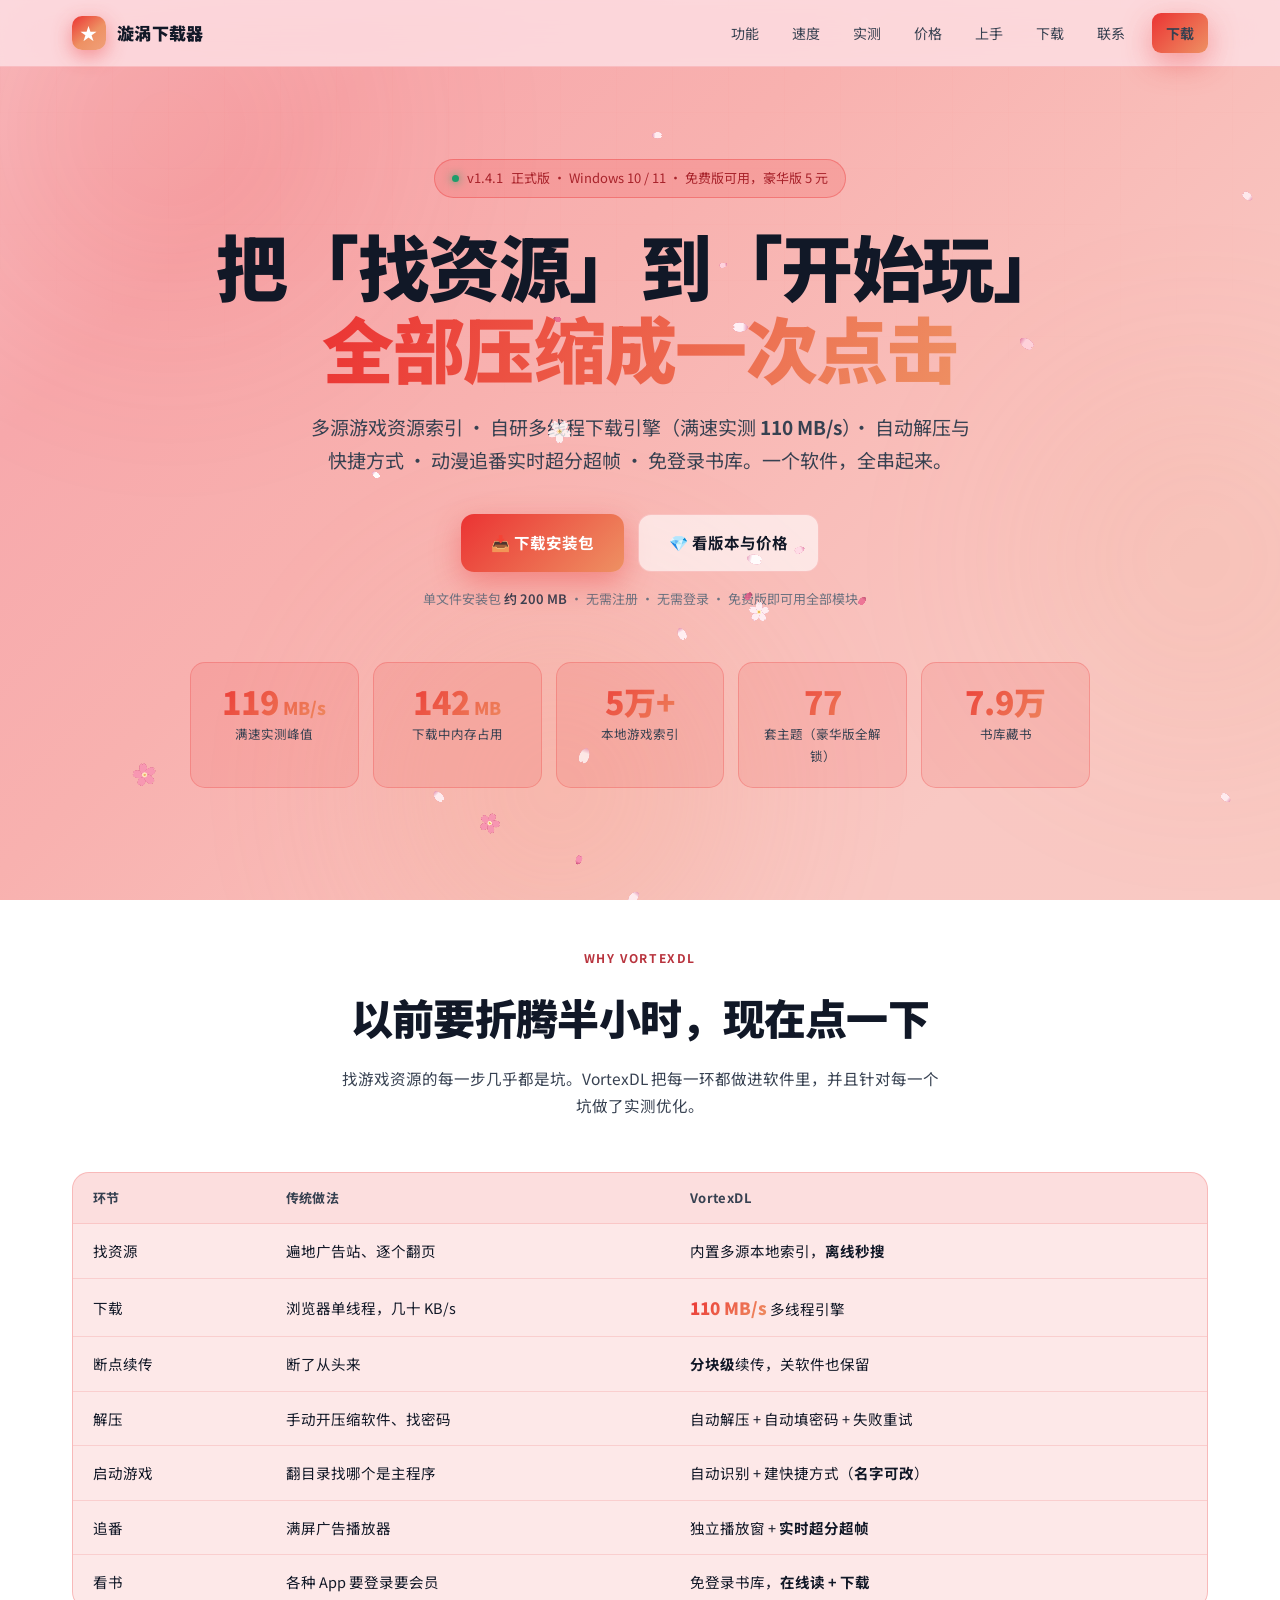
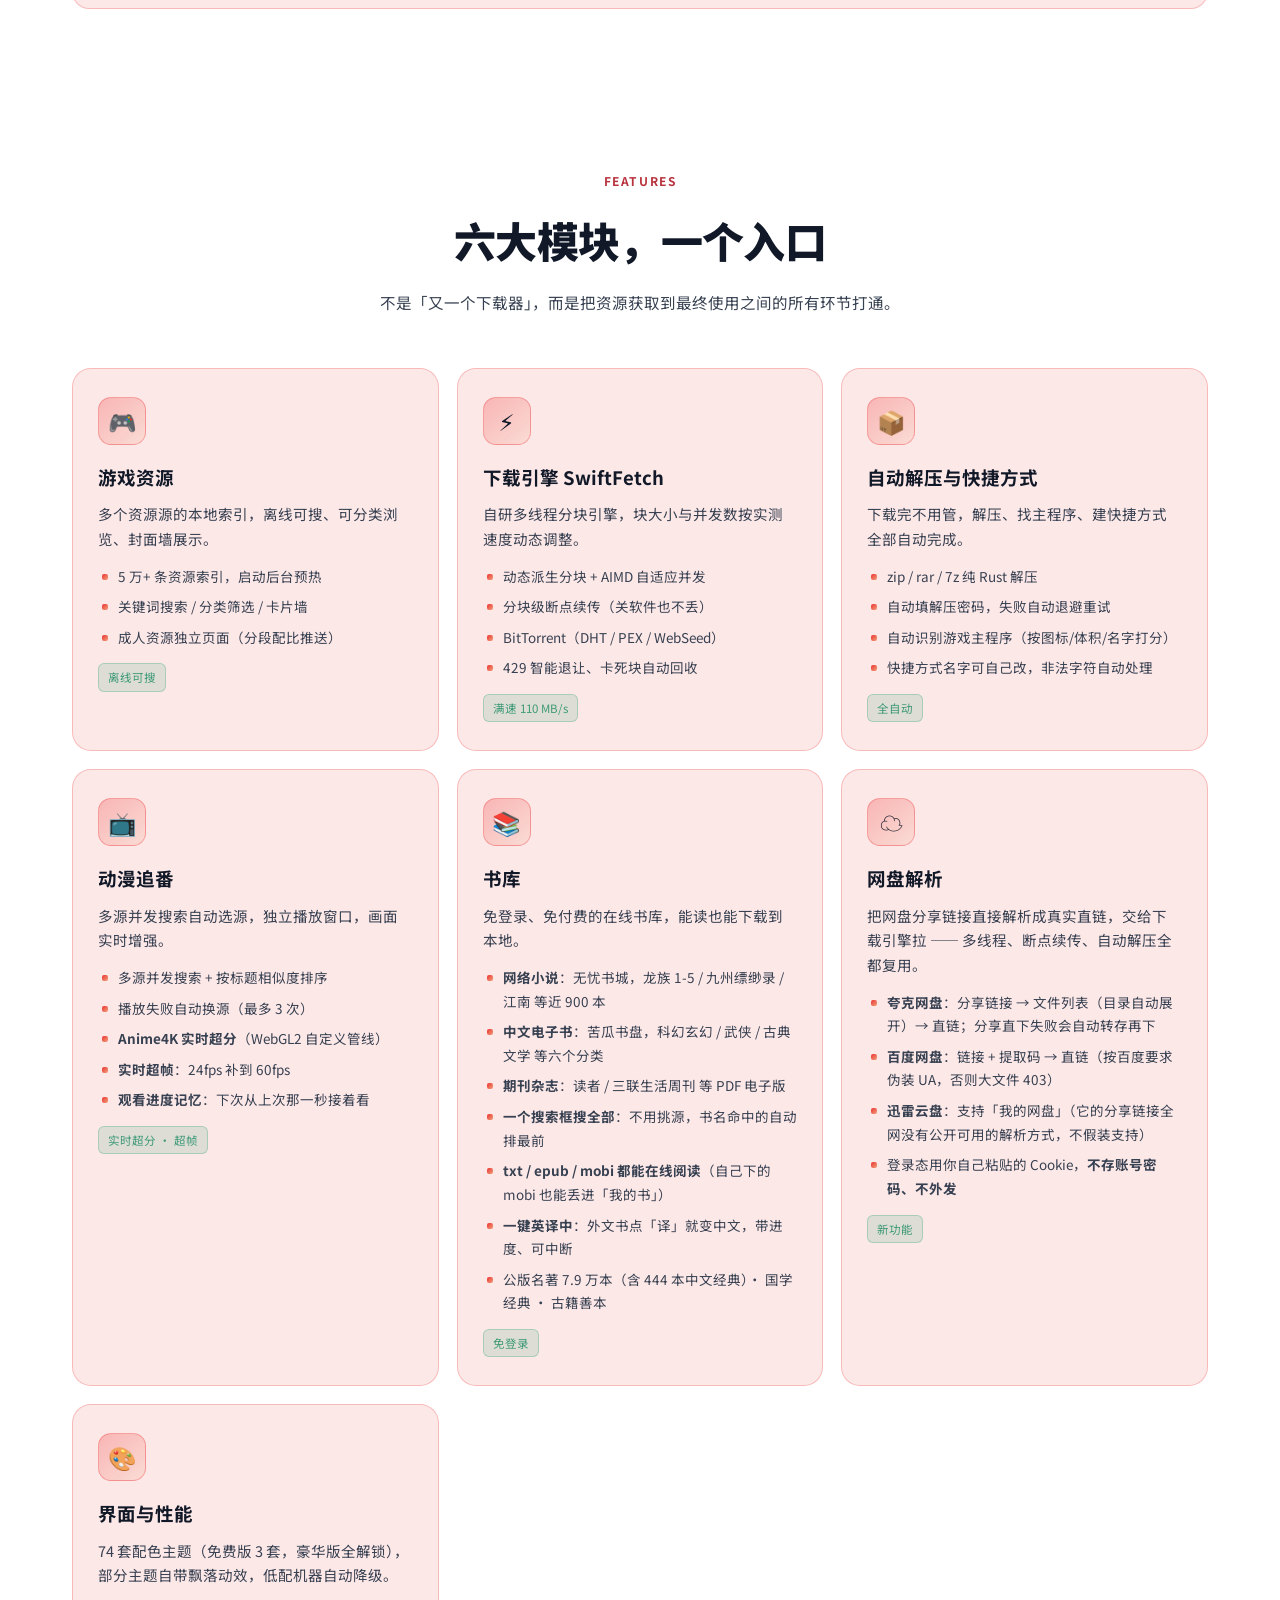
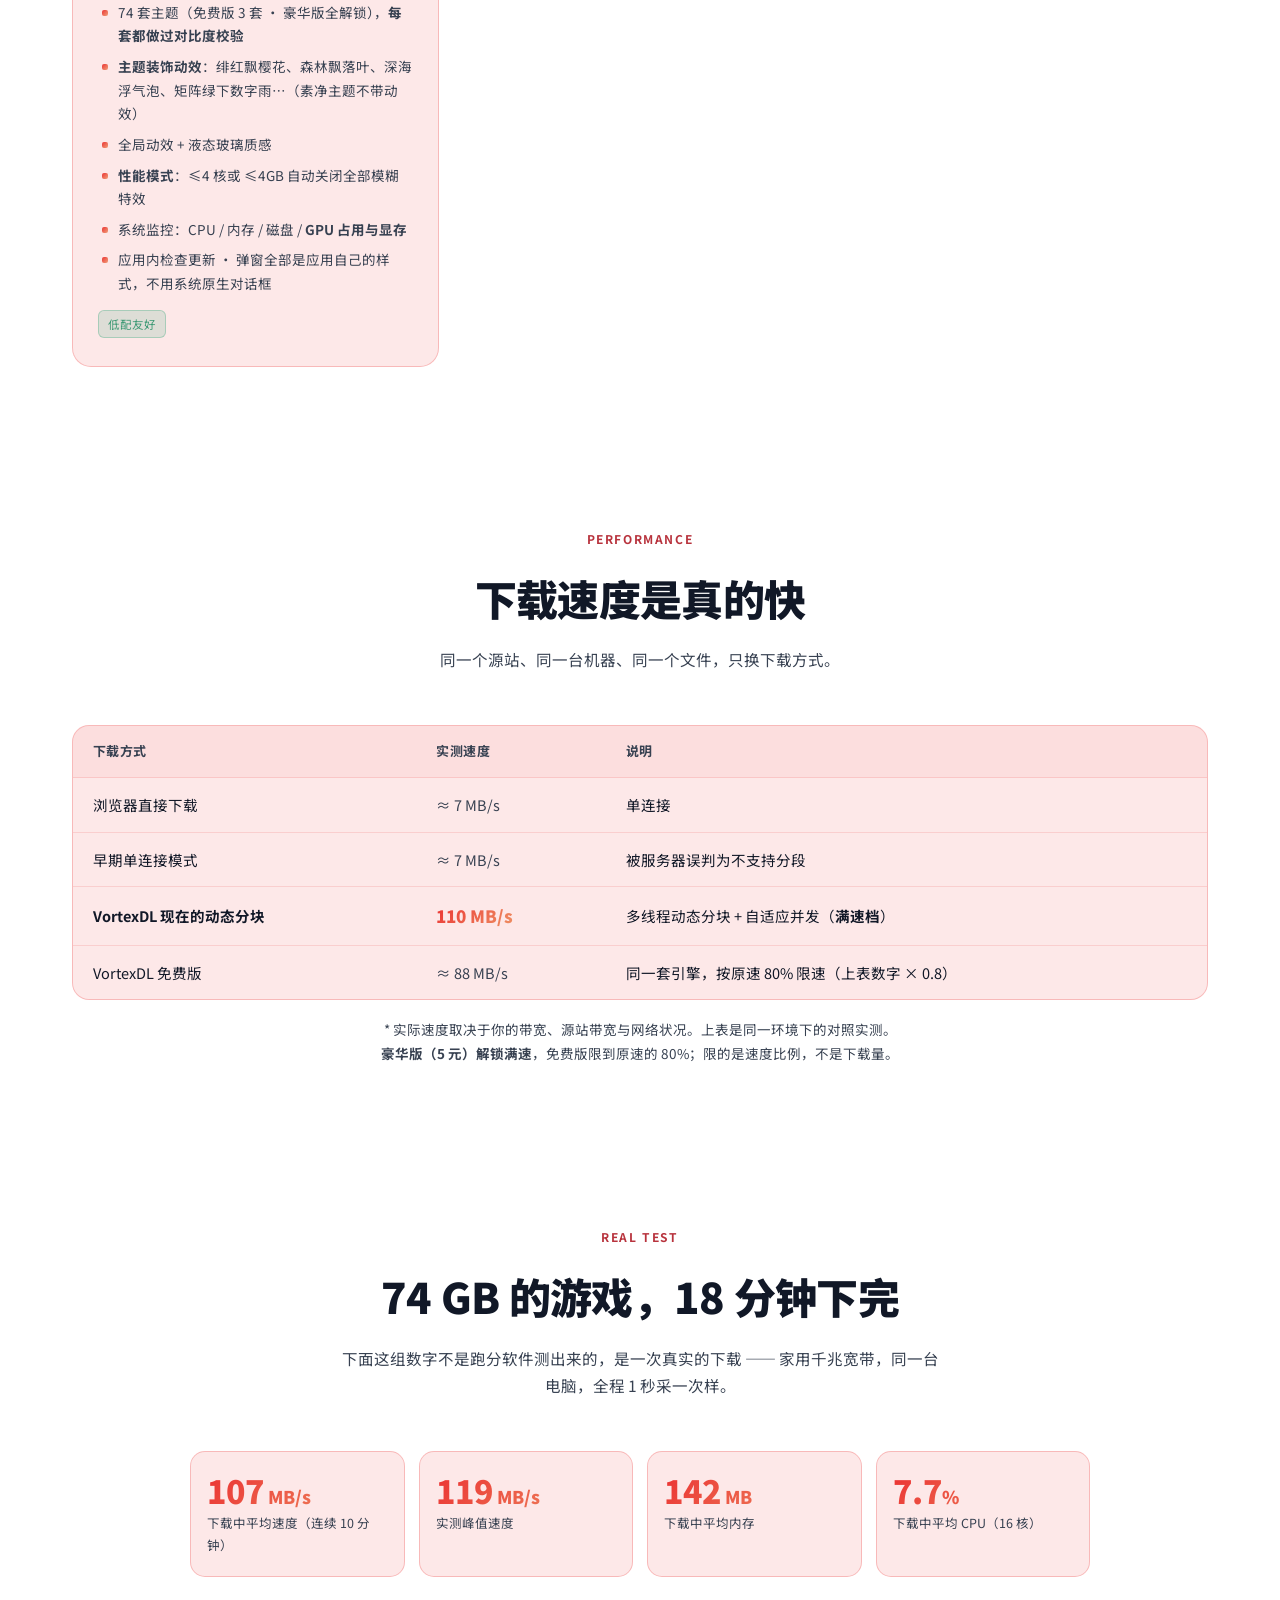
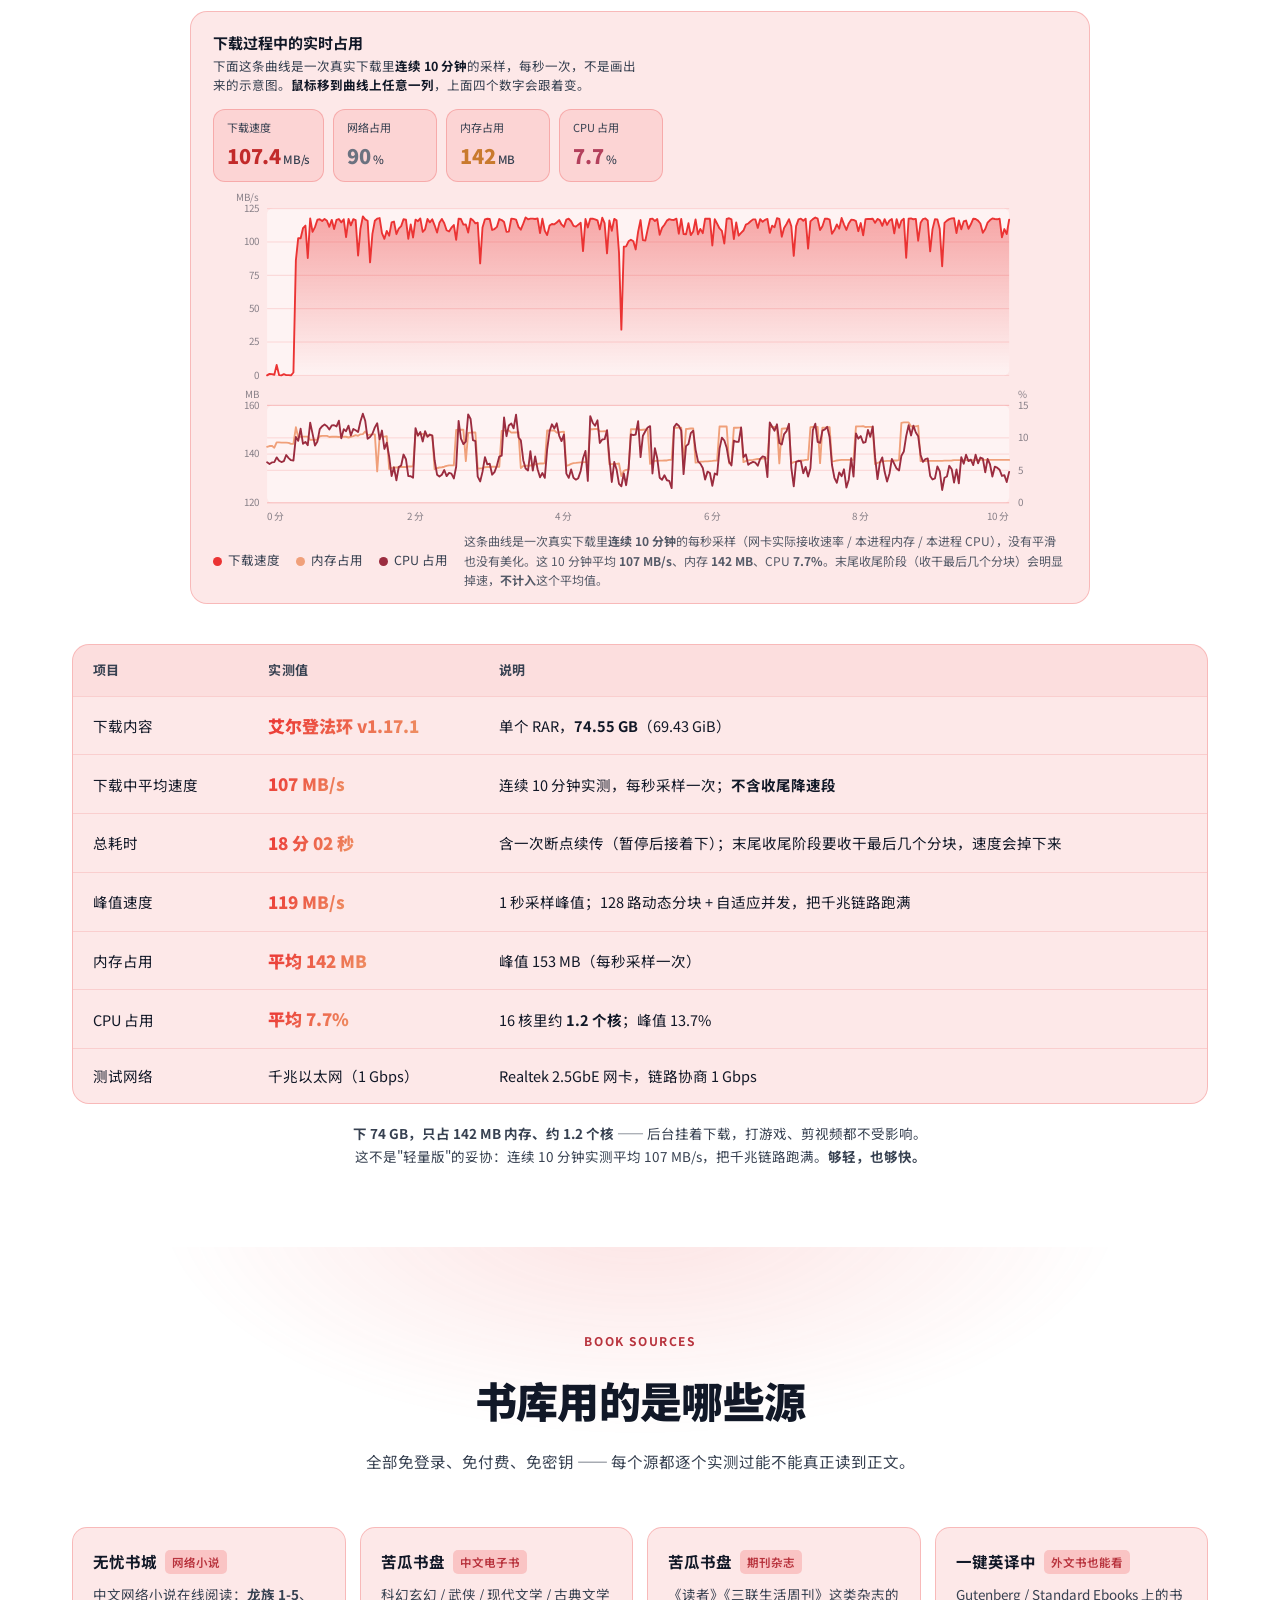
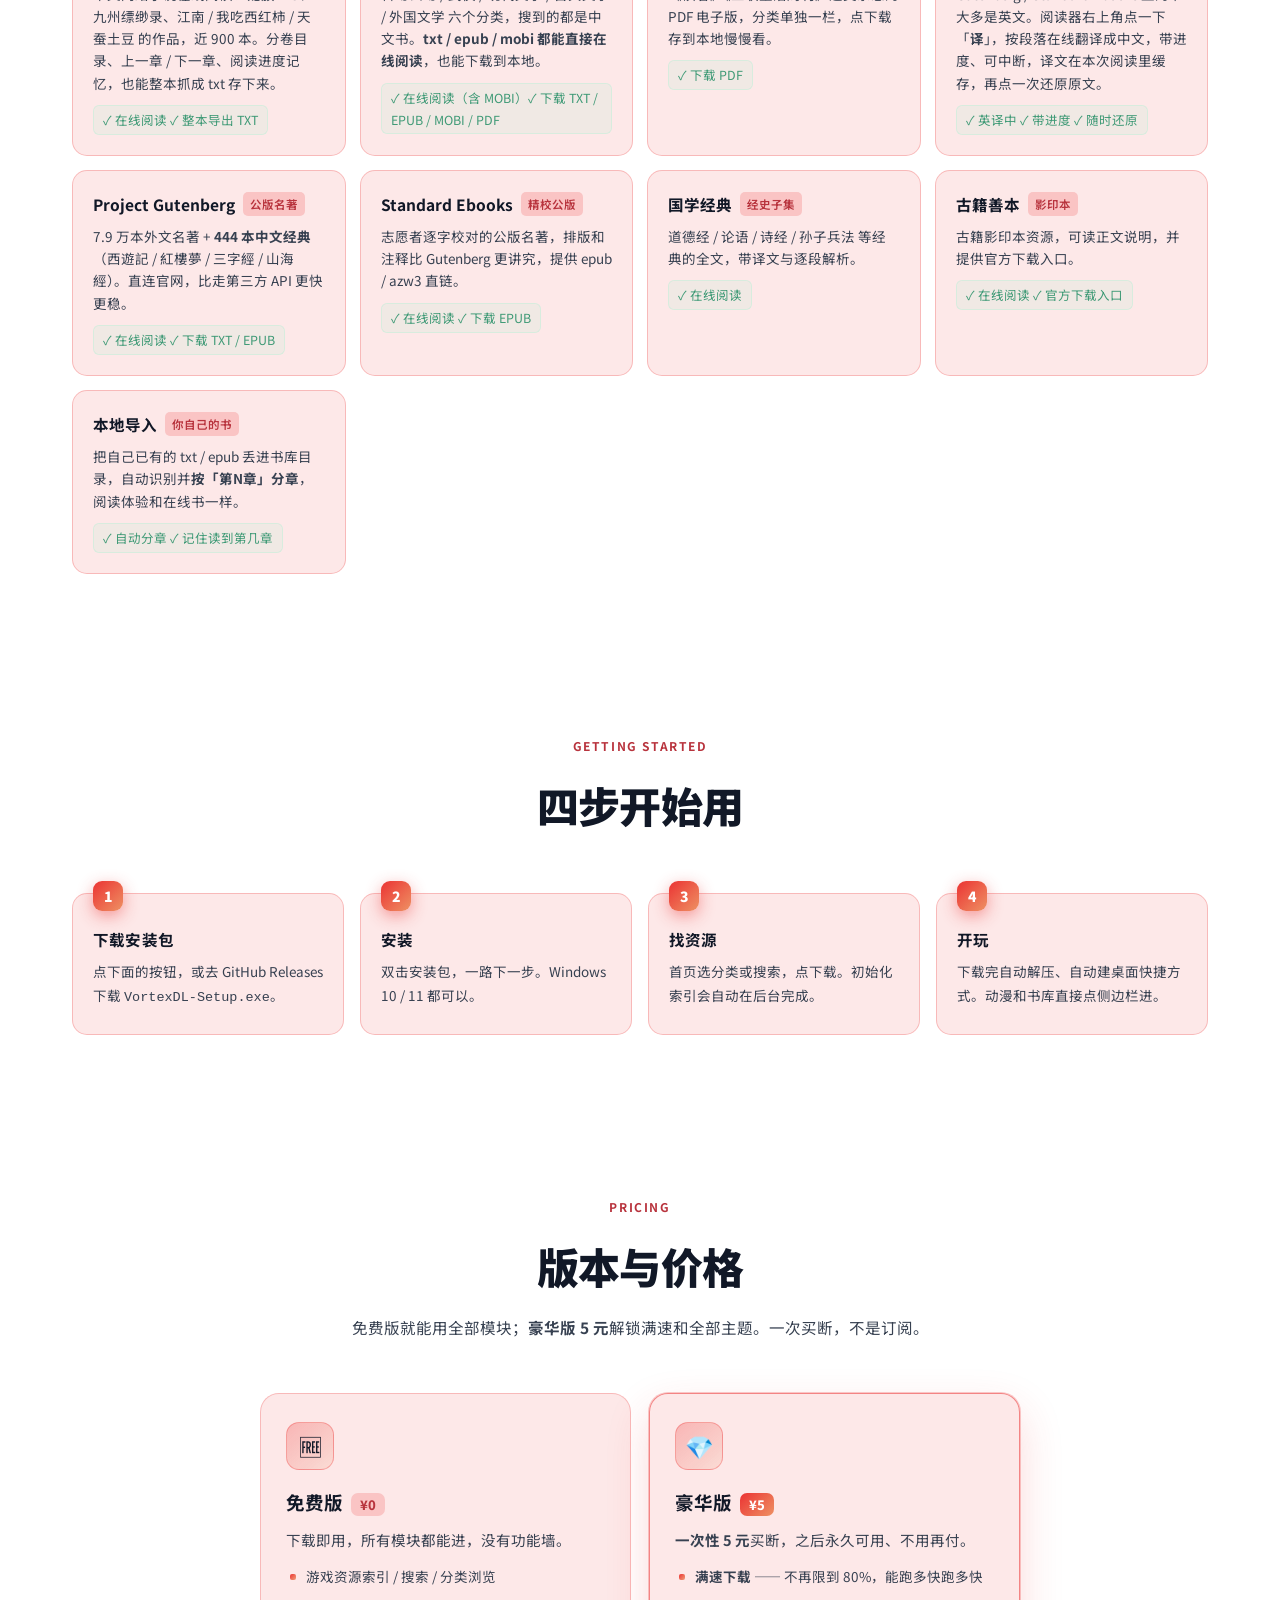
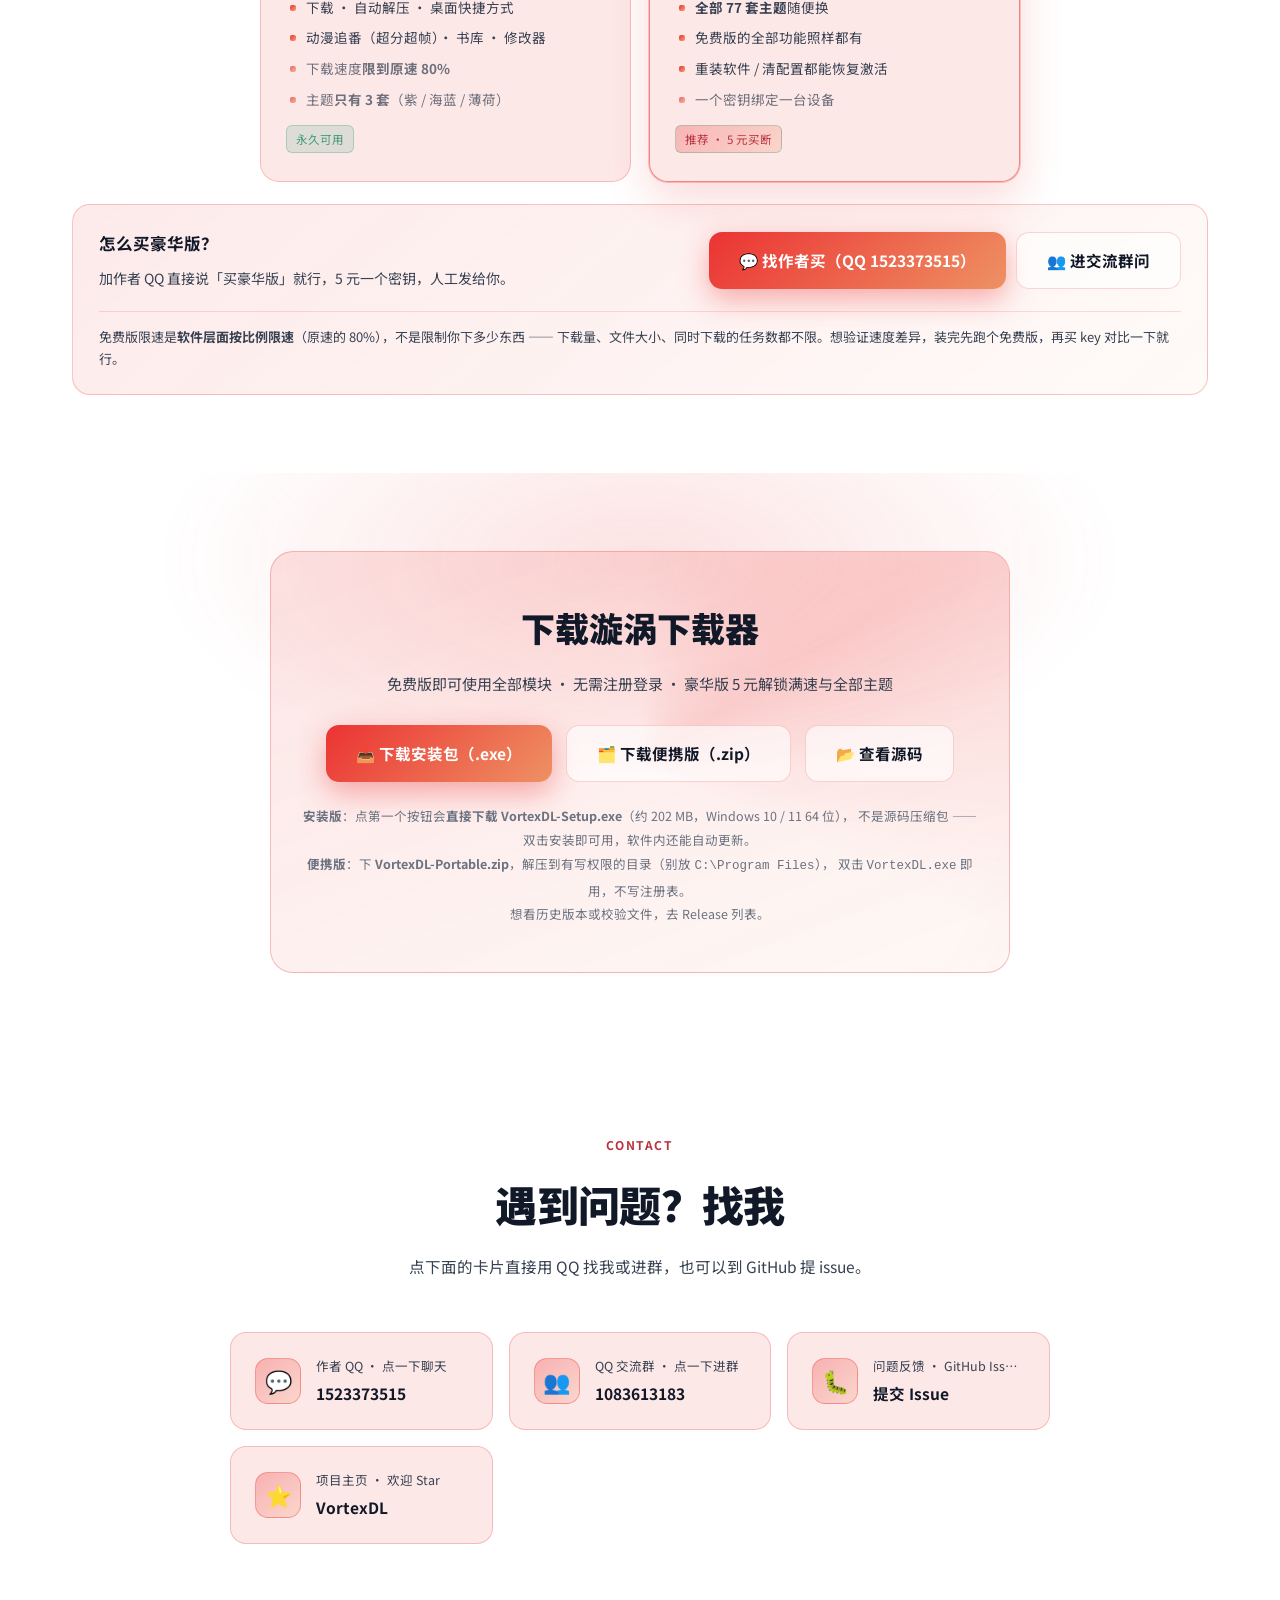
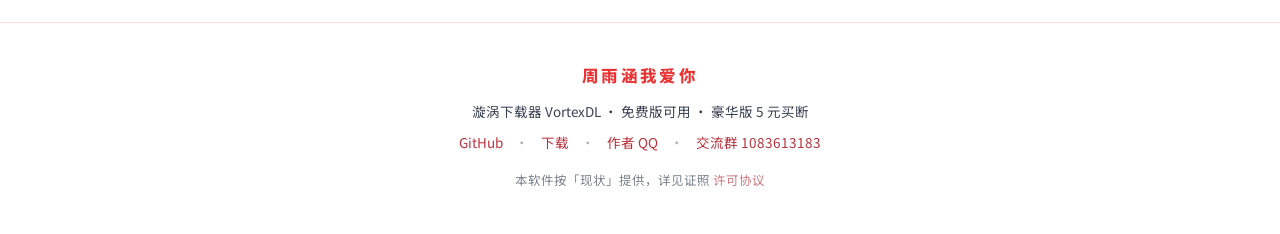
==== docs/index.html @ 598b29a5 "官网版本徽章同步 v1.4.1" ====
<!DOCTYPE html>
<html lang="zh-CN">
<head>
<meta charset="utf-8">
<meta name="viewport" content="width=device-width, initial-scale=1, viewport-fit=cover">
<title>漩涡下载器 VortexDL · 一体化游戏资源下载与管理工具</title>
<meta name="description" content="VortexDL（漩涡下载器）—— Windows 一体化资源下载与管理工具：多源游戏资源、110MB/s 多线程下载引擎、自动解压与快捷方式、动漫追番实时超分超帧、免登录书库（龙族等网络小说 + 中文电子书 + MOBI 阅读 + 一键英译中）。免费版可用（限速 80% + 3 套主题），豪华版 5 元解锁满速与全部 77 套主题。">
<meta name="keywords" content="VortexDL,漩涡下载器,游戏下载器,资源下载,动漫追番,超分,下载工具,Windows">
<meta name="theme-color" content="#eb3333">
<meta property="og:type" content="website">
<meta property="og:title" content="漩涡下载器 VortexDL">
<meta property="og:description" content="找资源 → 高速下载 → 自动解压 → 建快捷方式 → 追番看剧，全串起来的一体化工具">
<link rel="icon" href="favicon.svg" type="image/svg+xml">
<link rel="preconnect" href="https://fonts.googleapis.com">
<link rel="preconnect" href="https://fonts.gstatic.com" crossorigin>
<link href="https://fonts.googleapis.com/css2?family=Noto+Sans+SC:wght@300;400;500;700;900&display=swap" rel="stylesheet">
<style>
/* ============================================================
   漩涡下载器官网 · 纯静态（无服务器、无框架、无外部依赖）
   放 GitHub Pages 即可运行。
   ============================================================ */
:root{
  /* 主题 - 绯红（与软件 [data-theme="crimson"] 完全一致） */
  --bg:#fdefe7;
  --bg2:#fce0db;
  --card:rgba(235,51,51,.11);
  --card-bd:rgba(235,51,51,.26);
  --txt:#111827;
  --txt-dim:#374151;
  --pri:#eb3333;
  --pri2:#ee9163;
  --cyan:#f0a07a;
  --pink:#9b2c3f;
  --ok:#1f9d6b;
  --ease:cubic-bezier(.22,.61,.36,1);
  --maxw:1180px;
}
*{box-sizing:border-box;margin:0;padding:0}
html{scroll-behavior:smooth}
body{
  font-family:"Noto Sans SC",-apple-system,"Segoe UI",system-ui,sans-serif;
  background:linear-gradient(135deg,#f9bdc1 0%,#f7a9ac 20%,#f8b1af 40%,#f9bdb9 60%,#f9c8c3 80%,#f9c9c3 100%);
  background-attachment:fixed;
  color:var(--txt);
  line-height:1.75;-webkit-font-smoothing:antialiased;
  overflow-x:hidden;
}
a{color:inherit;text-decoration:none}
img{max-width:100%;display:block}
.wrap{max-width:var(--maxw);margin:0 auto;padding:0 22px}

/* ---------- 背景光斑 ---------- */
.bg-fx{position:fixed;inset:0;z-index:-1;overflow:hidden;pointer-events:none}
.blob{
  position:absolute;border-radius:50%;filter:blur(90px);opacity:.16;
  animation:float 20s var(--ease) infinite alternate;
}
.blob.b1{width:620px;height:620px;background:radial-gradient(circle,#eb3333,transparent 68%);top:-180px;left:-140px}
.blob.b2{width:540px;height:540px;background:radial-gradient(circle,#ee9163,transparent 68%);top:32%;right:-190px;animation-delay:-6s}
.blob.b3{width:500px;height:500px;background:radial-gradient(circle,#f0a07a,transparent 70%);bottom:-140px;left:24%;animation-delay:-12s;opacity:.32}
@keyframes float{
  0%{transform:translate(0,0) scale(1)}
  50%{transform:translate(48px,-38px) scale(1.1)}
  100%{transform:translate(-38px,32px) scale(.94)}
}
/* 细网格 */
.grid-fx{
  position:fixed;inset:0;z-index:-1;pointer-events:none;opacity:.16;
  background-image:linear-gradient(rgba(235,51,51,.07) 1px,transparent 1px),
                   linear-gradient(90deg,rgba(235,51,51,.07) 1px,transparent 1px);
  background-size:56px 56px;
  mask-image:radial-gradient(ellipse 85% 55% at 50% 0%,#000 45%,transparent 100%);
  -webkit-mask-image:radial-gradient(ellipse 85% 55% at 50% 0%,#000 45%,transparent 100%);
}

/* ---------- 顶栏 ---------- */
header{
  position:sticky;top:0;z-index:50;
  backdrop-filter:blur(18px) saturate(180%);
  -webkit-backdrop-filter:blur(18px) saturate(180%);
  background:rgba(252,223,228,.86);
  border-bottom:1px solid rgba(235,51,51,.16);
}
.nav{display:flex;align-items:center;gap:12px;height:66px}
.brand{display:flex;align-items:center;gap:11px;font-weight:900;font-size:17px;letter-spacing:.3px}
.brand-mark{
  width:34px;height:34px;border-radius:10px;flex:none;
  background:linear-gradient(140deg,var(--pri),var(--pri2) 55%,var(--cyan));
  display:grid;place-items:center;color:#fff;font-size:17px;font-weight:900;
  box-shadow:0 6px 20px rgba(235,51,51,.45);
  transition:transform .5s var(--ease);
}
.brand:hover .brand-mark{transform:rotate(-12deg) scale(1.06)}
@keyframes markSpin{0%{transform:rotate(0)}100%{transform:rotate(360deg)}}
.nav-links{display:flex;gap:5px;margin-left:auto;align-items:center}
.nav-links a{
  padding:8px 14px;border-radius:9px;font-size:14px;color:var(--txt-dim);
  transition:color .2s var(--ease),background .2s var(--ease);
}
.nav-links a:hover{color:var(--txt);background:rgba(235,51,51,.12)}
.nav .btn-sm{margin-left:8px}
@media(max-width:820px){.nav-links a:not(.keep){display:none}}

/* ---------- 按钮 ---------- */
.btn{
  display:inline-flex;align-items:center;justify-content:center;gap:9px;
  padding:14px 30px;border-radius:13px;font-size:15.5px;font-weight:700;
  border:none;cursor:pointer;position:relative;overflow:hidden;
  transition:transform .22s var(--ease),box-shadow .22s var(--ease),background .22s var(--ease);
  white-space:nowrap;
}
.btn-pri{
  background:linear-gradient(135deg,var(--pri),var(--pri2));
  color:#fff;box-shadow:0 10px 30px rgba(235,51,51,.4);
}
.btn-pri::after{
  content:"";position:absolute;inset:0;
  background:linear-gradient(110deg,transparent 25%,rgba(255,255,255,.42) 50%,transparent 75%);
  transform:translateX(-130%);
}
.btn-pri:hover::after{transform:translateX(130%);transition:transform .85s var(--ease)}
.btn-pri:hover{transform:translateY(-3px);box-shadow:0 16px 40px rgba(235,51,51,.55)}
.btn-ghost{
  background:rgba(255,255,255,.62);color:var(--txt);
  border:1px solid rgba(235,51,51,.2);
}
.btn-ghost:hover{background:rgba(255,255,255,.88);transform:translateY(-3px)}
.btn-sm{padding:9px 18px;font-size:13.5px;border-radius:10px}
.btn:active{transform:translateY(-1px) scale(.985)}

/* ---------- Hero ---------- */
.hero{padding:92px 0 76px;text-align:center;position:relative}
.badge{
  display:inline-flex;align-items:center;gap:8px;
  padding:7px 17px;border-radius:999px;font-size:13px;
  background:rgba(235,51,51,.15);border:1px solid rgba(235,51,51,.36);
  color:#a8232b;margin-bottom:26px;
  animation:pop .7s var(--ease) both;
}
.badge .dot{
  width:7px;height:7px;border-radius:50%;background:var(--ok);
  box-shadow:0 0 10px var(--ok);animation:pulse 2s ease-in-out infinite;
}
@keyframes pulse{0%,100%{opacity:1;transform:scale(1)}50%{opacity:.45;transform:scale(.82)}}
@keyframes pop{from{opacity:0;transform:translateY(14px) scale(.94)}to{opacity:1;transform:none}}
h1{
  font-size:clamp(36px,6.4vw,72px);font-weight:900;line-height:1.14;
  letter-spacing:-1.4px;margin-bottom:22px;
}
.grad{
  background:linear-gradient(115deg,#eb3333,#ee9163 38%,#c14f15 72%,#eb3333);
  background-size:280% auto;
  -webkit-background-clip:text;background-clip:text;
  -webkit-text-fill-color:transparent;
  animation:shine 7s linear infinite;
}
@keyframes shine{to{background-position:280% center}}
.hero p.lead{
  font-size:clamp(15px,2.1vw,19px);color:var(--txt-dim);
  max-width:660px;margin:0 auto 38px;
}
.hero .cta{display:flex;gap:14px;justify-content:center;flex-wrap:wrap;margin-bottom:16px}
.hero .meta{font-size:13px;color:#6b7280}
.hero .meta b{color:var(--txt-dim);font-weight:600}

/* ---------- 统计条 ---------- */
.stats{
  display:grid;grid-template-columns:repeat(auto-fit,minmax(158px,1fr));
  gap:14px;max-width:900px;margin:52px auto 0;
}
.stat{
  background:var(--card);border:1px solid var(--card-bd);border-radius:15px;
  padding:20px 16px;transition:transform .28s var(--ease),border-color .28s var(--ease);
}
.stat:hover{transform:translateY(-5px);border-color:rgba(235,51,51,.45)}
.stat .n{
  font-size:clamp(24px,3.4vw,32px);font-weight:900;line-height:1.15;
  background:linear-gradient(135deg,#eb3333,#ee9163);
  -webkit-background-clip:text;background-clip:text;-webkit-text-fill-color:transparent;
}
.stat .l{font-size:12.5px;color:var(--txt-dim);margin-top:3px}

/* ---------- 实时曲线 ---------- */
.perf-chart{
  margin:34px auto 0;max-width:900px;
  background:var(--card);border:1px solid var(--card-bd);border-radius:17px;
  padding:20px 22px 14px;
}
.pc-head{display:flex;flex-wrap:wrap;gap:14px;align-items:flex-start;justify-content:space-between;margin-bottom:6px}
.pc-title{font-size:15px;font-weight:700;line-height:1.5}
.pc-sub{display:block;font-size:12.5px;font-weight:400;color:var(--txt-dim);margin-top:3px;max-width:430px}
.pc-sub b{color:var(--txt)}
.pc-live{display:flex;gap:9px;flex-wrap:wrap}
.pc-pill{
  min-width:104px;padding:8px 13px;border-radius:12px;
  background:var(--card);border:1px solid var(--card-bd);
}
.pc-pill em{display:block;font-style:normal;font-size:11px;color:var(--txt-dim);margin-bottom:1px}
.pc-pill b{font-size:20px;font-weight:900;font-variant-numeric:tabular-nums;letter-spacing:-.01em}
.pc-pill b i{font-style:normal;font-size:11.5px;font-weight:500;color:var(--txt-dim);margin-left:2px}
.pc-speed b{color:#c22a2a}
.pc-mem b{color:#c97a2e}
.pc-net b{color:#6b7280}
.pc-cpu b{color:#b3405c}
#pc-svg .pc-band{fill:rgba(235,51,51,.09)}
#sakura{position:fixed;inset:0;z-index:40;pointer-events:none}
.pc-svgwrap{position:relative;margin:2px -4px 0}
#pc-svg{display:block;width:100%;height:auto;overflow:visible}
#pc-svg .pc-guide{stroke:rgba(17,24,39,.5);stroke-width:1;stroke-dasharray:3 3}
#pc-svg .pc-hdot{stroke:#fdefe7;stroke-width:1.8}
.pc-tip{
  position:absolute;z-index:5;pointer-events:none;
  background:rgba(255,255,255,.97);border:1px solid var(--card-bd);border-radius:11px;
  padding:9px 12px;font-size:12.5px;line-height:1.75;white-space:nowrap;
  box-shadow:0 10px 30px rgba(120,30,30,.16);backdrop-filter:blur(6px);
}
.pc-tip b{font-variant-numeric:tabular-nums;font-weight:800}
.pc-tip .pc-tip-t{color:var(--txt-dim);font-size:11.5px;margin-bottom:3px}
.pc-tip i{display:inline-block;width:8px;height:8px;border-radius:50%;margin-right:6px;vertical-align:middle}
.pc-tip .d-speed{background:#eb3333}
.pc-tip .d-mem{background:#f0a07a}
.pc-tip .d-cpu{background:#9b2c3f}
.pc-tip .v-speed{color:#c22a2a}
.pc-tip .v-mem{color:#c97a2e}
.pc-tip .v-net{color:#6b7280}
.pc-tip .v-cpu{color:#b3405c}
.pc-tip .d-net{background:#6b7280}
#pc-svg text{font-family:"Noto Sans SC",system-ui,sans-serif;font-size:10.5px;fill:var(--txt-dim)}
#pc-svg .pc-ax{fill:rgba(17,24,39,.5)}
#pc-svg .pc-grid{stroke:rgba(235,51,51,.16);stroke-width:1}
#pc-svg .pc-panel{fill:rgba(255,255,255,.5)}
#pc-svg .pc-faint{fill:none;stroke-width:1.4;opacity:.22}
#pc-svg .pc-line{fill:none;stroke-width:2;stroke-linecap:round;stroke-linejoin:round}
#pc-svg .pc-play{stroke:rgba(17,24,39,.5);stroke-width:1;stroke-dasharray:3 3}
#pc-svg .pc-dot{stroke:#fdefe7;stroke-width:1.6}
.pc-legend{display:flex;flex-wrap:wrap;gap:16px;align-items:center;margin-top:10px;font-size:12.5px;color:var(--txt-dim)}
.pc-legend i{display:inline-block;width:9px;height:9px;border-radius:50%;margin-right:6px;vertical-align:middle}
.pc-legend .d-speed{background:#eb3333}
.pc-legend .d-mem{background:#f0a07a}
.pc-legend .d-cpu{background:#9b2c3f}
.pc-note{flex:1 1 320px;min-width:240px;font-size:12px;line-height:1.6;opacity:.85}
@media(max-width:640px){
  .pc-live{width:100%}
  .pc-pill{flex:1;min-width:0}
  .perf-chart{padding:16px 14px 10px}
}

/* ---------- 通用区块 ---------- */
section{padding:78px 0;position:relative}
.sec-head{text-align:center;margin-bottom:52px}
.sec-head h2{
  font-size:clamp(26px,4.2vw,42px);font-weight:900;letter-spacing:-.7px;margin-bottom:12px;
}
.sec-head p{color:var(--txt-dim);font-size:15.5px;max-width:600px;margin:0 auto}
.sec-tag{
  display:inline-block;font-size:12px;font-weight:700;letter-spacing:1.6px;
  color:#b8333d;text-transform:uppercase;margin-bottom:12px;
}

/* ---------- 功能卡片 ---------- */
.cards{display:grid;grid-template-columns:repeat(auto-fit,minmax(300px,1fr));gap:18px}
.card{
  background:var(--card);border:1px solid var(--card-bd);border-radius:19px;
  padding:28px 25px;position:relative;overflow:hidden;
  transition:transform .3s var(--ease),border-color .3s var(--ease),box-shadow .3s var(--ease);
}
.card::before{
  content:"";position:absolute;inset:0;opacity:0;
  background:radial-gradient(400px circle at var(--mx,50%) var(--my,50%),rgba(235,51,51,.16),transparent 62%);
  transition:opacity .35s var(--ease);
}
.card:hover::before{opacity:1}
.card:hover{
  transform:translateY(-6px);border-color:rgba(235,51,51,.42);
  box-shadow:0 22px 50px rgba(120,30,30,.14);
}
.card > *{position:relative}
.ic{
  width:48px;height:48px;border-radius:13px;display:grid;place-items:center;
  font-size:23px;margin-bottom:16px;
  background:linear-gradient(140deg,rgba(235,51,51,.28),rgba(240,160,122,.18));
  border:1px solid rgba(235,51,51,.32);
}
.card h3{font-size:18.5px;font-weight:700;margin-bottom:9px}
.card p{font-size:14.5px;color:var(--txt-dim);line-height:1.7}
.card ul{list-style:none;margin-top:13px;display:flex;flex-direction:column;gap:7px}
.card li{
  font-size:13.5px;color:var(--txt-dim);padding-left:20px;position:relative;
}
.card li::before{
  content:"";position:absolute;left:4px;top:9px;width:6px;height:6px;border-radius:2px;
  background:linear-gradient(135deg,var(--pri),var(--cyan));
}
.card .tag{
  display:inline-block;margin-top:14px;font-size:11.5px;padding:3px 9px;border-radius:6px;
  background:rgba(31,157,107,.14);color:#3f9a76;border:1px solid rgba(31,157,107,.28);
}

/* ---------- 速度对比表 ---------- */
.table-wrap{overflow-x:auto;border-radius:17px;border:1px solid var(--card-bd);background:var(--card)}
table{width:100%;border-collapse:collapse;min-width:460px}
th,td{padding:14px 20px;text-align:left;font-size:14.5px;border-bottom:1px solid rgba(235,51,51,.14)}
th{font-weight:700;font-size:13px;color:var(--txt-dim);letter-spacing:.4px;background:rgba(235,51,51,.06)}
tbody tr:last-child td{border-bottom:none}
tbody tr{transition:background .2s var(--ease)}
tbody tr:hover{background:rgba(235,51,51,.07)}
td .hl{
  font-weight:900;font-size:17px;
  background:linear-gradient(135deg,#eb3333,#ee9163);
  -webkit-background-clip:text;background-clip:text;-webkit-text-fill-color:transparent;
}
td .dim{color:var(--txt-dim)}

/* ---------- 书源表 ---------- */
.srcs{display:grid;grid-template-columns:repeat(auto-fit,minmax(238px,1fr));gap:14px}
.src{
  background:var(--card);border:1px solid var(--card-bd);border-radius:15px;padding:20px;
  transition:transform .28s var(--ease),border-color .28s var(--ease);
}
.src:hover{transform:translateY(-4px);border-color:rgba(235,51,51,.4)}
.src h4{font-size:15.5px;font-weight:700;margin-bottom:7px;display:flex;align-items:center;gap:8px}
.src .k{font-size:11.5px;padding:2px 7px;border-radius:5px;background:rgba(235,51,51,.2);color:#b8333d;font-weight:600}
.src p{font-size:13.5px;color:var(--txt-dim);line-height:1.65}
.src .yes{color:#3f9a76;font-size:12.5px;margin-top:9px;display:block}

/* ---------- 步骤 ---------- */
.steps{display:grid;grid-template-columns:repeat(auto-fit,minmax(210px,1fr));gap:16px;counter-reset:s}
.step{
  background:var(--card);border:1px solid var(--card-bd);border-radius:15px;
  padding:24px 20px;position:relative;
  transition:transform .28s var(--ease),border-color .28s var(--ease);
}
.step:hover{transform:translateY(-5px);border-color:rgba(235,51,51,.4)}
.step::before{
  counter-increment:s;content:counter(s);
  position:absolute;top:-13px;left:20px;
  width:30px;height:30px;border-radius:9px;
  display:grid;place-items:center;font-size:14px;font-weight:900;color:#fff;
  background:linear-gradient(135deg,var(--pri),var(--pri2));
  box-shadow:0 5px 16px rgba(235,51,51,.45);
}
.step h4{font-size:15.5px;font-weight:700;margin:8px 0 7px}
.step p{font-size:13.5px;color:var(--txt-dim)}

/* ---------- 联系 ---------- */
.contact{display:grid;grid-template-columns:repeat(auto-fit,minmax(238px,1fr));gap:16px;max-width:820px;margin:0 auto}
.cc{
  display:flex;align-items:center;gap:15px;padding:22px 24px;
  background:var(--card);border:1px solid var(--card-bd);border-radius:16px;
  transition:transform .26s var(--ease),border-color .26s var(--ease),background .26s var(--ease);
}
.cc:hover{transform:translateY(-5px);border-color:rgba(235,51,51,.45);background:rgba(235,51,51,.09)}
.cc .ic2{
  width:46px;height:46px;border-radius:13px;flex:none;display:grid;place-items:center;font-size:22px;
  background:linear-gradient(140deg,rgba(235,51,51,.3),rgba(238,145,99,.2));
  border:1px solid rgba(235,51,51,.34);
}
.cc>span:last-child{display:flex;flex-direction:column;gap:3px;min-width:0;flex:1}
.cc .t{font-size:12.5px;color:var(--txt-dim);display:block;white-space:nowrap;overflow:hidden;text-overflow:ellipsis}
.cc .v{font-size:15.5px;font-weight:700;font-variant-numeric:tabular-nums;display:block;white-space:nowrap;overflow:hidden;text-overflow:ellipsis}

/* ---------- 页脚 ---------- */
footer{
  border-top:1px solid rgba(235,51,51,.16);
  padding:38px 0 46px;text-align:center;color:var(--txt-dim);font-size:13.5px;
}
footer a{color:#b8333d;transition:color .2s var(--ease)}
footer a:hover{color:#df5a4a}
footer .sep{margin:0 9px;opacity:.4}
footer .love{font-size:16.5px;font-weight:800;color:var(--pri);letter-spacing:.14em;margin-bottom:10px}

/* ---------- 下载区 ---------- */
.dl-box{
  max-width:740px;margin:0 auto;text-align:center;
  background:linear-gradient(160deg,rgba(235,51,51,.13),rgba(240,160,122,.07));
  border:1px solid rgba(235,51,51,.3);border-radius:23px;padding:46px 32px;
  position:relative;overflow:hidden;
}
.dl-box::before{
  content:"";position:absolute;top:-60%;left:-60%;width:220%;height:220%;
  background:conic-gradient(from 0deg,transparent,rgba(235,51,51,.14),transparent 32%);
  animation:spin 8s linear infinite;
}
@keyframes spin{to{transform:rotate(360deg)}}
.dl-box > *{position:relative}
.dl-box h2{font-size:clamp(23px,3.6vw,34px);font-weight:900;margin-bottom:13px}
.dl-box p{color:var(--txt-dim);margin-bottom:28px;font-size:15px}
.dl-box .btns{display:flex;gap:14px;justify-content:center;flex-wrap:wrap}
.dl-info{margin-top:22px;font-size:12.5px;color:#6b7280;line-height:1.9}

/* ---------- 滚动入场 ---------- */
.reveal{opacity:0;transform:translateY(26px);transition:opacity .7s var(--ease),transform .7s var(--ease)}
.reveal.in{opacity:1;transform:none}

/* ---------- 回到顶部 ---------- */
.top{
  position:fixed;right:22px;bottom:22px;z-index:60;
  width:46px;height:46px;border-radius:14px;display:grid;place-items:center;
  background:linear-gradient(135deg,var(--pri),var(--pri2));color:#fff;
  border:none;cursor:pointer;font-size:19px;
  box-shadow:0 10px 28px rgba(235,51,51,.45);
  opacity:0;pointer-events:none;transform:translateY(14px);
  transition:opacity .3s var(--ease),transform .3s var(--ease);
}
.top.on{opacity:1;pointer-events:auto;transform:none}
.top:hover{transform:translateY(-3px) scale(1.06)}

/* ==================== 细节打磨 ==================== */
/* 顶部阅读进度条 */
#sprog{
  position:fixed;top:0;left:0;height:2.5px;width:0;z-index:120;
  background:linear-gradient(90deg,#eb3333,#ee9163 45%,#f0a07a);
  box-shadow:0 0 12px rgba(235,51,51,.7);
  transition:width .1s linear;
}
/* 卡片依次入场（按序号错开） */
.srcs .src:nth-child(1),.cards .card:nth-child(1){transition-delay:.02s}
.srcs .src:nth-child(2),.cards .card:nth-child(2){transition-delay:.08s}
.srcs .src:nth-child(3),.cards .card:nth-child(3){transition-delay:.14s}
.srcs .src:nth-child(4),.cards .card:nth-child(4){transition-delay:.2s}
.srcs .src:nth-child(5),.cards .card:nth-child(5){transition-delay:.26s}
.srcs .src:nth-child(6),.cards .card:nth-child(6){transition-delay:.32s}
/* 书源卡：左侧强调条 + 悬浮发光 */
.src{position:relative;overflow:hidden}
.src::before{
  content:"";position:absolute;left:0;top:0;bottom:0;width:3px;
  background:linear-gradient(180deg,#eb3333,#f0a07a);
  opacity:0;transition:opacity .28s var(--ease);
}
.src:hover::before{opacity:1}
.src:hover{box-shadow:0 14px 34px rgba(120,30,30,.12)}
.src .yes{
  display:inline-block;margin-top:11px;padding:3px 9px;border-radius:6px;
  background:rgba(127,240,196,.1);border:1px solid rgba(127,240,196,.22);
}
/* 下载框上再叠一道斜向扫光 */
.dl-box::after{
  content:"";position:absolute;inset:0;pointer-events:none;
  background:linear-gradient(115deg,transparent 38%,rgba(235,51,51,.06) 50%,transparent 62%);
  background-size:280% 100%;animation:shine 5.5s linear infinite;
}
.dl-box > *{position:relative;z-index:2}
/* 段落级"极光"背景，给书源和下载区一点层次 */
#books,#download{position:relative;overflow:hidden}
#books::before,#download::before{
  content:"";position:absolute;left:50%;top:-30%;width:min(1100px,140%);height:520px;
  transform:translateX(-50%);pointer-events:none;z-index:0;
  background:radial-gradient(ellipse at center,rgba(235,51,51,.14),transparent 62%);
  filter:blur(8px);
}
#books > .wrap,#download > .wrap{position:relative;z-index:1}
/* 上一步/下一步那种小徽标更清楚一点 */
.step h4{letter-spacing:.2px}

/* ==================== 版本与价格 ==================== */
/* 两张卡：限宽居中，别让它们拉得太宽 */
.price-cards{grid-template-columns:repeat(auto-fit,minmax(280px,1fr));max-width:760px;margin:0 auto}
.price-tag{
  font-size:13px;font-weight:800;padding:2px 9px;border-radius:7px;margin-left:4px;
  background:rgba(235,51,51,.2);color:#b8333d;vertical-align:middle;
}
.card.hot{
  border-color:rgba(235,51,51,.55);
  box-shadow:0 0 0 1px rgba(235,51,51,.25),0 18px 44px rgba(235,51,51,.18);
}
.card.hot .price-tag{background:linear-gradient(135deg,#eb3333,#ee9163);color:#fff}
.tag.hot-tag{background:linear-gradient(135deg,rgba(235,51,51,.28),rgba(238,145,99,.22));color:#b8333d}
.card li.dim{opacity:.72}
.buy-box{
  margin-top:22px;padding:24px 26px;border-radius:18px;
  background:linear-gradient(140deg,rgba(235,51,51,.1),rgba(240,160,122,.05));
  border:1px solid rgba(235,51,51,.26);
  display:flex;flex-wrap:wrap;align-items:center;gap:16px;
}
.buy-txt{flex:1 1 320px;min-width:0}
.buy-txt b{display:block;font-size:16.5px;margin-bottom:5px}
.buy-txt span{font-size:14px;color:var(--txt-dim);line-height:1.6}
.buy-acts{display:flex;flex-wrap:wrap;gap:10px}
.buy-note{
  flex:1 1 100%;margin-top:4px;padding-top:14px;
  border-top:1px solid rgba(235,51,51,.16);
  font-size:13px;color:var(--txt-dim);line-height:1.7;
}

@media(max-width:640px){
  .hero{padding:62px 0 52px}
  section{padding:56px 0}
  .dl-box{padding:34px 20px}
  .card{padding:23px 20px}
  .buy-box{padding:20px 18px}
  .buy-acts .btn{flex:1 1 auto}
}
@media(prefers-reduced-motion:reduce){
  *{animation-duration:.01ms!important;animation-iteration-count:1!important;transition-duration:.01ms!important}
  .reveal{opacity:1;transform:none}
}
</style>
</head>
<body>

<div id="sprog"></div>
<div class="bg-fx"><span class="blob b1"></span><span class="blob b2"></span><span class="blob b3"></span></div>
<div class="grid-fx"></div>

<header>
  <div class="wrap nav">
    <a class="brand" href="#top">
      <span class="brand-mark">★</span>
      <span>漩涡下载器</span>
    </a>
    <nav class="nav-links">
      <a href="#features">功能</a>
      <a href="#speed">速度</a>
      <a href="#perf">实测</a>
      <a href="#price">价格</a>
      <a href="#start">上手</a>
      <a href="#download">下载</a>
      <a href="#contact">联系</a>
      <a class="btn btn-pri btn-sm keep" href="#download">下载</a>
    </nav>
  </div>
</header>

<main id="top">

  <!-- ==================== Hero ==================== -->
  <section class="hero">
    <div class="wrap">
      <span class="badge"><span class="dot"></span><span id="vx-badge-ver">v1.4.1</span> 正式版 · Windows 10 / 11 · 免费版可用，豪华版 5 元</span>
      <h1>把「找资源」到「开始玩」<br><span class="grad">全部压缩成一次点击</span></h1>
      <p class="lead">
        多源游戏资源索引 · 自研多线程下载引擎（满速实测 <b>110 MB/s</b>）· 自动解压与快捷方式 ·
        动漫追番实时超分超帧 · 免登录书库。一个软件，全串起来。
      </p>
      <div class="cta">
        <a class="btn btn-pri" href="#download">📥 下载安装包</a>
        <a class="btn btn-ghost" href="#price">💎 看版本与价格</a>
      </div>
      <p class="meta">单文件安装包 <b>约 200 MB</b> · 无需注册 · 无需登录 · 免费版即可用全部模块</p>

      <div class="stats">
        <div class="stat"><div class="n">119<span style="font-size:.55em"> MB/s</span></div><div class="l">满速实测峰值</div></div>
        <div class="stat"><div class="n">142<span style="font-size:.55em"> MB</span></div><div class="l">下载中内存占用</div></div>
        <div class="stat"><div class="n">5万+</div><div class="l">本地游戏索引</div></div>
        <div class="stat"><div class="n">77</div><div class="l">套主题（豪华版全解锁）</div></div>
        <div class="stat"><div class="n">7.9万</div><div class="l">书库藏书</div></div>
      </div>
    </div>
  </section>

  <!-- ==================== 痛点对比 ==================== -->
  <section id="why">
    <div class="wrap">
      <div class="sec-head reveal">
        <span class="sec-tag">Why VortexDL</span>
        <h2>以前要折腾半小时，现在点一下</h2>
        <p>找游戏资源的每一步几乎都是坑。VortexDL 把每一环都做进软件里，并且针对每一个坑做了实测优化。</p>
      </div>
      <div class="table-wrap reveal">
        <table>
          <thead>
            <tr><th>环节</th><th>传统做法</th><th>VortexDL</th></tr>
          </thead>
          <tbody>
            <tr><td>找资源</td><td class="dim">遍地广告站、逐个翻页</td><td>内置多源本地索引，<b>离线秒搜</b></td></tr>
            <tr><td>下载</td><td class="dim">浏览器单线程，几十 KB/s</td><td><span class="hl">110 MB/s</span> 多线程引擎</td></tr>
            <tr><td>断点续传</td><td class="dim">断了从头来</td><td><b>分块级</b>续传，关软件也保留</td></tr>
            <tr><td>解压</td><td class="dim">手动开压缩软件、找密码</td><td>自动解压 + 自动填密码 + 失败重试</td></tr>
            <tr><td>启动游戏</td><td class="dim">翻目录找哪个是主程序</td><td>自动识别 + 建快捷方式（<b>名字可改</b>）</td></tr>
            <tr><td>追番</td><td class="dim">满屏广告播放器</td><td>独立播放窗 + <b>实时超分超帧</b></td></tr>
            <tr><td>看书</td><td class="dim">各种 App 要登录要会员</td><td>免登录书库，<b>在线读 + 下载</b></td></tr>
          </tbody>
        </table>
      </div>
    </div>
  </section>

  <!-- ==================== 功能 ==================== -->
  <section id="features">
    <div class="wrap">
      <div class="sec-head reveal">
        <span class="sec-tag">Features</span>
        <h2>六大模块，一个入口</h2>
        <p>不是「又一个下载器」，而是把资源获取到最终使用之间的所有环节打通。</p>
      </div>
      <div class="cards">

        <div class="card reveal">
          <div class="ic">🎮</div>
          <h3>游戏资源</h3>
          <p>多个资源源的本地索引，离线可搜、可分类浏览、封面墙展示。</p>
          <ul>
            <li>5 万+ 条资源索引，启动后台预热</li>
            <li>关键词搜索 / 分类筛选 / 卡片墙</li>
            <li>成人资源独立页面（分段配比推送）</li>
          </ul>
          <span class="tag">离线可搜</span>
        </div>

        <div class="card reveal">
          <div class="ic">⚡</div>
          <h3>下载引擎 SwiftFetch</h3>
          <p>自研多线程分块引擎，块大小与并发数按实测速度动态调整。</p>
          <ul>
            <li>动态派生分块 + AIMD 自适应并发</li>
            <li>分块级断点续传（关软件也不丢）</li>
            <li>BitTorrent（DHT / PEX / WebSeed）</li>
            <li>429 智能退让、卡死块自动回收</li>
          </ul>
          <span class="tag">满速 110 MB/s</span>
        </div>

        <div class="card reveal">
          <div class="ic">📦</div>
          <h3>自动解压与快捷方式</h3>
          <p>下载完不用管，解压、找主程序、建快捷方式全部自动完成。</p>
          <ul>
            <li>zip / rar / 7z 纯 Rust 解压</li>
            <li>自动填解压密码，失败自动退避重试</li>
            <li>自动识别游戏主程序（按图标/体积/名字打分）</li>
            <li>快捷方式名字可自己改，非法字符自动处理</li>
          </ul>
          <span class="tag">全自动</span>
        </div>

        <div class="card reveal">
          <div class="ic">📺</div>
          <h3>动漫追番</h3>
          <p>多源并发搜索自动选源，独立播放窗口，画面实时增强。</p>
          <ul>
            <li>多源并发搜索 + 按标题相似度排序</li>
            <li>播放失败自动换源（最多 3 次）</li>
            <li><b>Anime4K 实时超分</b>（WebGL2 自定义管线）</li>
            <li><b>实时超帧</b>：24fps 补到 60fps</li>
            <li><b>观看进度记忆</b>：下次从上次那一秒接着看</li>
          </ul>
          <span class="tag">实时超分 · 超帧</span>
        </div>

        <div class="card reveal">
          <div class="ic">📚</div>
          <h3>书库</h3>
          <p>免登录、免付费的在线书库，能读也能下载到本地。</p>
          <ul>
            <li><b>网络小说</b>：无忧书城，龙族 1-5 / 九州缥缈录 / 江南 等近 900 本</li>
            <li><b>中文电子书</b>：苦瓜书盘，科幻玄幻 / 武侠 / 古典文学 等六个分类</li>
            <li><b>期刊杂志</b>：读者 / 三联生活周刊 等 PDF 电子版</li>
            <li><b>一个搜索框搜全部</b>：不用挑源，书名命中的自动排最前</li>
            <li><b>txt / epub / mobi 都能在线阅读</b>（自己下的 mobi 也能丢进「我的书」）</li>
            <li><b>一键英译中</b>：外文书点「译」就变中文，带进度、可中断</li>
            <li>公版名著 7.9 万本（含 444 本中文经典）· 国学经典 · 古籍善本</li>
          </ul>
          <span class="tag">免登录</span>
        </div>

        <div class="card reveal">
          <div class="ic">☁️</div>
          <h3>网盘解析</h3>
          <p>把网盘分享链接直接解析成真实直链，交给下载引擎拉 —— 多线程、断点续传、自动解压全都复用。</p>
          <ul>
            <li><b>夸克网盘</b>：分享链接 → 文件列表（目录自动展开）→ 直链；分享直下失败会自动转存再下</li>
            <li><b>百度网盘</b>：链接 + 提取码 → 直链（按百度要求伪装 UA，否则大文件 403）</li>
            <li><b>迅雷云盘</b>：支持「我的网盘」（它的分享链接全网没有公开可用的解析方式，不假装支持）</li>
            <li>登录态用你自己粘贴的 Cookie，<b>不存账号密码、不外发</b></li>
          </ul>
          <span class="tag">新功能</span>
        </div>

        <div class="card reveal">
          <div class="ic">🎨</div>
          <h3>界面与性能</h3>
          <p>74 套配色主题（免费版 3 套，豪华版全解锁），部分主题自带飘落动效，低配机器自动降级。</p>
          <ul>
            <li>74 套主题（免费版 3 套 · 豪华版全解锁），<b>每套都做过对比度校验</b></li>
            <li><b>主题装饰动效</b>：绯红飘樱花、森林飘落叶、深海浮气泡、矩阵绿下数字雨…（素净主题不带动效）</li>
            <li>全局动效 + 液态玻璃质感</li>
            <li><b>性能模式</b>：≤4 核或 ≤4GB 自动关闭全部模糊特效</li>
            <li>系统监控：CPU / 内存 / 磁盘 / <b>GPU 占用与显存</b></li>
            <li>应用内检查更新 · 弹窗全部是应用自己的样式，不用系统原生对话框</li>
          </ul>
          <span class="tag">低配友好</span>
        </div>

      </div>
    </div>
  </section>

  <!-- ==================== 速度 ==================== -->
  <section id="speed">
    <div class="wrap">
      <div class="sec-head reveal">
        <span class="sec-tag">Performance</span>
        <h2>下载速度是真的快</h2>
        <p>同一个源站、同一台机器、同一个文件，只换下载方式。</p>
      </div>
      <div class="table-wrap reveal">
        <table>
          <thead><tr><th>下载方式</th><th>实测速度</th><th>说明</th></tr></thead>
          <tbody>
            <tr>
              <td>浏览器直接下载</td>
              <td><span class="dim">≈ 7 MB/s</span></td>
              <td class="dim">单连接</td>
            </tr>
            <tr>
              <td>早期单连接模式</td>
              <td><span class="dim">≈ 7 MB/s</span></td>
              <td class="dim">被服务器误判为不支持分段</td>
            </tr>
            <tr>
              <td><b>VortexDL 现在的动态分块</b></td>
              <td><span class="hl">110 MB/s</span></td>
              <td>多线程动态分块 + 自适应并发（<b>满速档</b>）</td>
            </tr>
            <tr>
              <td>VortexDL 免费版</td>
              <td><span class="dim">≈ 88 MB/s</span></td>
              <td class="dim">同一套引擎，按原速 80% 限速（上表数字 × 0.8）</td>
            </tr>
          </tbody>
        </table>
      </div>
      <p style="text-align:center;color:var(--txt-dim);font-size:13.5px;margin-top:18px">
        * 实际速度取决于你的带宽、源站带宽与网络状况。上表是同一环境下的对照实测。<br>
        <b>豪华版（5 元）解锁满速</b>，免费版限到原速的 80%；限的是速度比例，不是下载量。
      </p>
    </div>
  </section>

  <!-- ==================== 实测案例（真实下载） ==================== -->
  <section id="perf">
    <div class="wrap">
      <div class="sec-head reveal">
        <span class="sec-tag">Real Test</span>
        <h2>74 GB 的游戏，18 分钟下完</h2>
        <p>下面这组数字不是跑分软件测出来的，是一次真实的下载 —— 家用千兆宽带，同一台电脑，全程 1 秒采一次样。</p>
      </div>

      <div class="stats">
        <div class="stat"><div class="n">107<span style="font-size:.55em"> MB/s</span></div><div class="l">下载中平均速度（连续 10 分钟）</div></div>
        <div class="stat"><div class="n">119<span style="font-size:.55em"> MB/s</span></div><div class="l">实测峰值速度</div></div>
        <div class="stat"><div class="n">142<span style="font-size:.55em"> MB</span></div><div class="l">下载中平均内存</div></div>
        <div class="stat"><div class="n">7.7<span style="font-size:.55em">%</span></div><div class="l">下载中平均 CPU（16 核）</div></div>
      </div>

      <!-- ---------- 实时曲线（真实采样，非示意图） ---------- -->
      <div class="perf-chart reveal" id="perf-chart">
        <div class="pc-head">
          <div class="pc-title">下载过程中的实时占用
            <span class="pc-sub">下面这条曲线是一次真实下载里<b>连续 10 分钟</b>的采样，每秒一次，不是画出来的示意图。<b>鼠标移到曲线上任意一列</b>，上面四个数字会跟着变。</span>
          </div>
          <div class="pc-live" id="pc-live">
            <div class="pc-pill pc-speed"><em>下载速度</em><b><span id="pc-v-speed">—</span><i>MB/s</i></b></div>
            <div class="pc-pill pc-net"><em>网络占用</em><b><span id="pc-v-net">—</span><i>%</i></b></div>
            <div class="pc-pill pc-mem"><em>内存占用</em><b><span id="pc-v-mem">—</span><i>MB</i></b></div>
            <div class="pc-pill pc-cpu"><em>CPU 占用</em><b><span id="pc-v-cpu">—</span><i>%</i></b></div>
          </div>
        </div>
        <div class="pc-svgwrap">
          <svg id="pc-svg" viewBox="0 0 920 356" role="img"
               aria-label="真实下载 10 分钟内，下载速度、内存占用与 CPU 占用随时间变化的曲线"></svg>
          <div class="pc-tip" id="pc-tip" hidden></div>
        </div>
        <div class="pc-legend">
          <span><i class="d-speed"></i>下载速度</span>
          <span><i class="d-mem"></i>内存占用</span>
          <span><i class="d-cpu"></i>CPU 占用</span>
          <span class="pc-note" id="pc-note">这条曲线是一次真实下载里<b>连续 10 分钟</b>的每秒采样（网卡实际接收速率 / 本进程内存 / 本进程 CPU），没有平滑也没有美化。这 10 分钟平均 <b>107 MB/s</b>、内存 <b>142 MB</b>、CPU <b>7.7%</b>。末尾收尾阶段（收干最后几个分块）会明显掉速，<b>不计入</b>这个平均值。</span>
        </div>
      </div>

      <div class="table-wrap reveal" style="margin-top:40px">
        <table>
          <thead><tr><th>项目</th><th>实测值</th><th>说明</th></tr></thead>
          <tbody>
            <tr>
              <td>下载内容</td>
              <td><span class="hl">艾尔登法环 v1.17.1</span></td>
              <td>单个 RAR，<b>74.55 GB</b>（69.43 GiB）</td>
            </tr>
            <tr>
              <td>下载中平均速度</td>
              <td><span class="hl">107 MB/s</span></td>
              <td>连续 10 分钟实测，每秒采样一次；<b>不含收尾降速段</b></td>
            </tr>
            <tr>
              <td>总耗时</td>
              <td><span class="hl">18 分 02 秒</span></td>
              <td>含一次断点续传（暂停后接着下）；末尾收尾阶段要收干最后几个分块，速度会掉下来</td>
            </tr>
            <tr>
              <td>峰值速度</td>
              <td><span class="hl">119 MB/s</span></td>
              <td>1 秒采样峰值；128 路动态分块 + 自适应并发，把千兆链路跑满</td>
            </tr>
            <tr>
              <td>内存占用</td>
              <td><span class="hl">平均 142 MB</span></td>
              <td>峰值 153 MB（每秒采样一次）</td>
            </tr>
            <tr>
              <td>CPU 占用</td>
              <td><span class="hl">平均 7.7%</span></td>
              <td>16 核里约 <b>1.2 个核</b>；峰值 13.7%</td>
            </tr>
            <tr>
              <td>测试网络</td>
              <td>千兆以太网（1 Gbps）</td>
              <td>Realtek 2.5GbE 网卡，链路协商 1 Gbps</td>
            </tr>
          </tbody>
        </table>
      </div>

      <p style="text-align:center;color:var(--txt-dim);font-size:13.5px;margin-top:18px">
        <b>下 74 GB，只占 142 MB 内存、约 1.2 个核</b> —— 后台挂着下载，打游戏、剪视频都不受影响。<br>
        这不是"轻量版"的妥协：连续 10 分钟实测平均 107 MB/s，把千兆链路跑满。<b>够轻，也够快。</b>
      </p>
    </div>
  </section>

  <!-- ==================== 书源 ==================== -->
  <section id="books">
    <div class="wrap">
      <div class="sec-head reveal">
        <span class="sec-tag">Book Sources</span>
        <h2>书库用的是哪些源</h2>
        <p>全部免登录、免付费、免密钥 —— 每个源都逐个实测过能不能真正读到正文。</p>
      </div>
      <div class="srcs">
        <div class="src reveal">
          <h4>无忧书城 <span class="k">网络小说</span></h4>
          <p>中文网络小说在线阅读：<b>龙族 1-5</b>、九州缥缈录、江南 / 我吃西红柿 / 天蚕土豆 的作品，近 900 本。分卷目录、上一章 / 下一章、阅读进度记忆，也能整本抓成 txt 存下来。</p>
          <span class="yes">✓ 在线阅读 ✓ 整本导出 TXT</span>
        </div>
        <div class="src reveal">
          <h4>苦瓜书盘 <span class="k">中文电子书</span></h4>
          <p>科幻玄幻 / 武侠 / 现代文学 / 古典文学 / 外国文学 六个分类，搜到的都是中文书。<b>txt / epub / mobi 都能直接在线阅读</b>，也能下载到本地。</p>
          <span class="yes">✓ 在线阅读（含 MOBI）✓ 下载 TXT / EPUB / MOBI / PDF</span>
        </div>
        <div class="src reveal">
          <h4>苦瓜书盘 <span class="k">期刊杂志</span></h4>
          <p>《读者》《三联生活周刊》这类杂志的 PDF 电子版，分类单独一栏，点下载存到本地慢慢看。</p>
          <span class="yes">✓ 下载 PDF</span>
        </div>
        <div class="src reveal">
          <h4>一键英译中 <span class="k">外文书也能看</span></h4>
          <p>Gutenberg / Standard Ebooks 上的书大多是英文。阅读器右上角点一下「<b>译</b>」，按段落在线翻译成中文，带进度、可中断，译文在本次阅读里缓存，再点一次还原原文。</p>
          <span class="yes">✓ 英译中 ✓ 带进度 ✓ 随时还原</span>
        </div>
        <div class="src reveal">
          <h4>Project Gutenberg <span class="k">公版名著</span></h4>
          <p>7.9 万本外文名著 + <b>444 本中文经典</b>（西遊記 / 紅樓夢 / 三字經 / 山海經）。直连官网，比走第三方 API 更快更稳。</p>
          <span class="yes">✓ 在线阅读 ✓ 下载 TXT / EPUB</span>
        </div>
        <div class="src reveal">
          <h4>Standard Ebooks <span class="k">精校公版</span></h4>
          <p>志愿者逐字校对的公版名著，排版和注释比 Gutenberg 更讲究，提供 epub / azw3 直链。</p>
          <span class="yes">✓ 在线阅读 ✓ 下载 EPUB</span>
        </div>
        <div class="src reveal">
          <h4>国学经典 <span class="k">经史子集</span></h4>
          <p>道德经 / 论语 / 诗经 / 孙子兵法 等经典的全文，带译文与逐段解析。</p>
          <span class="yes">✓ 在线阅读</span>
        </div>
        <div class="src reveal">
          <h4>古籍善本 <span class="k">影印本</span></h4>
          <p>古籍影印本资源，可读正文说明，并提供官方下载入口。</p>
          <span class="yes">✓ 在线阅读 ✓ 官方下载入口</span>
        </div>
        <div class="src reveal">
          <h4>本地导入 <span class="k">你自己的书</span></h4>
          <p>把自己已有的 txt / epub 丢进书库目录，自动识别并<strong>按「第N章」分章</strong>，阅读体验和在线书一样。</p>
          <span class="yes">✓ 自动分章 ✓ 记住读到第几章</span>
        </div>
      </div>
    </div>
  </section>

  <!-- ==================== 上手 ==================== -->
  <section id="start">
    <div class="wrap">
      <div class="sec-head reveal">
        <span class="sec-tag">Getting Started</span>
        <h2>四步开始用</h2>
      </div>
      <div class="steps">
        <div class="step reveal"><h4>下载安装包</h4><p>点下面的按钮，或去 GitHub Releases 下载 <code id="vx-setup-name">VortexDL-Setup.exe</code>。</p></div>
        <div class="step reveal"><h4>安装</h4><p>双击安装包，一路下一步。Windows 10 / 11 都可以。</p></div>
        <div class="step reveal"><h4>找资源</h4><p>首页选分类或搜索，点下载。初始化索引会自动在后台完成。</p></div>
        <div class="step reveal"><h4>开玩</h4><p>下载完自动解压、自动建桌面快捷方式。动漫和书库直接点侧边栏进。</p></div>
      </div>
    </div>
  </section>

  <!-- ==================== 版本与价格 ==================== -->
  <section id="price">
    <div class="wrap">
      <div class="sec-head reveal">
        <span class="sec-tag">Pricing</span>
        <h2>版本与价格</h2>
        <p>免费版就能用全部模块；<b>豪华版 5 元</b>解锁满速和全部主题。一次买断，不是订阅。</p>
      </div>
      <div class="cards price-cards">

        <div class="card reveal">
          <div class="ic">🆓</div>
          <h3>免费版 <span class="price-tag">¥0</span></h3>
          <p>下载即用，所有模块都能进，没有功能墙。</p>
          <ul>
            <li>游戏资源索引 / 搜索 / 分类浏览</li>
            <li>下载 · 自动解压 · 桌面快捷方式</li>
            <li>动漫追番（超分超帧）· 书库 · 修改器</li>
            <li class="dim">下载速度<b>限到原速 80%</b></li>
            <li class="dim">主题<b>只有 3 套</b>（紫 / 海蓝 / 薄荷）</li>
          </ul>
          <span class="tag">永久可用</span>
        </div>

        <div class="card reveal hot">
          <div class="ic">💎</div>
          <h3>豪华版 <span class="price-tag">¥5</span></h3>
          <p><b>一次性 5 元</b>买断，之后永久可用、不用再付。</p>
          <ul>
            <li><b>满速下载</b> —— 不再限到 80%，能跑多快跑多快</li>
            <li><b>全部 77 套主题</b>随便换</li>
            <li>免费版的全部功能照样都有</li>
            <li>重装软件 / 清配置都能恢复激活</li>
            <li class="dim">一个密钥绑定一台设备</li>
          </ul>
          <span class="tag hot-tag">推荐 · 5 元买断</span>
        </div>

      </div>

      <div class="buy-box reveal">
        <div class="buy-txt">
          <b>怎么买豪华版？</b>
          <span>加作者 QQ 直接说「买豪华版」就行，5 元一个密钥，人工发给你。</span>
        </div>
        <div class="buy-acts">
          <a class="btn btn-pri" href="https://wpa.qq.com/msgrd?v=3&uin=1523373515&site=qq&menu=yes" target="_blank" rel="noopener">💬 找作者买（QQ 1523373515）</a>
          <a class="btn btn-ghost" href="#contact" data-qqgroup="1083613183">👥 进交流群问</a>
        </div>
        <p class="buy-note">
          免费版限速是<b>软件层面按比例限速</b>（原速的 80%），不是限制你下多少东西 ——
          下载量、文件大小、同时下载的任务数都不限。想验证速度差异，装完先跑个免费版，再买 key 对比一下就行。
        </p>
      </div>
    </div>
  </section>

  <!-- ==================== 下载 ==================== -->
  <section id="download">
    <div class="wrap">
      <div class="dl-box reveal">
        <h2>下载漩涡下载器</h2>
        <p>免费版即可使用全部模块 · 无需注册登录 · 豪华版 5 元解锁满速与全部主题</p>
        <div class="btns">
          <a class="btn btn-pri" id="dl-latest" href="https://github.com/JFbj-create/VortexDL/releases/latest" data-vx-dl="setup" rel="noopener">📥 下载安装包（.exe）</a>
          <a class="btn btn-ghost" id="dl-portable" href="https://github.com/JFbj-create/VortexDL/releases/latest" data-vx-dl="portable" rel="noopener">🗂️ 下载便携版（.zip）</a>
          <a class="btn btn-ghost" href="https://github.com/JFbj-create/VortexDL" target="_blank" rel="noopener">📂 查看源码</a>
        </div>
        <div class="dl-info">
          <b>安装版</b>：点第一个按钮会<b>直接下载 <b id="vx-setup-name-2">VortexDL-Setup.exe</b></b>（约 202 MB，Windows 10 / 11 64 位），
          不是源码压缩包 —— 双击安装即可用，软件内还能自动更新。<br>
          <b>便携版</b>：下 <b>VortexDL-Portable.zip</b>，解压到有写权限的目录（别放 <code>C:\Program Files</code>），
          双击 <code>VortexDL.exe</code> 即用，不写注册表。<br>
          想看历史版本或校验文件，去
          <a href="https://github.com/JFbj-create/VortexDL/releases" target="_blank" rel="noopener">Release 列表</a>。
        </div>
      </div>
    </div>
  </section>

  <!-- ==================== 联系 ==================== -->
  <section id="contact">
    <div class="wrap">
      <div class="sec-head reveal">
        <span class="sec-tag">Contact</span>
        <h2>遇到问题？找我</h2>
        <p>点下面的卡片直接用 QQ 找我或进群，也可以到 GitHub 提 issue。</p>
      </div>
      <div class="contact">
        <a class="cc reveal" id="qq-author" href="https://wpa.qq.com/msgrd?v=3&uin=1523373515&site=qq&menu=yes" target="_blank" rel="noopener">
          <span class="ic2">💬</span>
          <span>
            <span class="t">作者 QQ · 点一下聊天</span>
            <span class="v">1523373515</span>
          </span>
        </a>
        <a class="cc reveal" id="qq-group" href="#contact" data-qqgroup="1083613183" title="点击用 QQ 打开群名片加入（没装 QQ 会复制群号）">
          <span class="ic2">👥</span>
          <span>
            <span class="t">QQ 交流群 · 点一下进群</span>
            <span class="v">1083613183</span>
          </span>
        </a>
        <a class="cc reveal" href="https://github.com/JFbj-create/VortexDL/issues" target="_blank" rel="noopener">
          <span class="ic2">🐛</span>
          <span>
            <span class="t">问题反馈 · GitHub Issues</span>
            <span class="v">提交 Issue</span>
          </span>
        </a>
        <a class="cc reveal" href="https://github.com/JFbj-create/VortexDL" target="_blank" rel="noopener" title="JFbj-create/VortexDL">
          <span class="ic2">⭐</span>
          <span>
            <span class="t">项目主页 · 欢迎 Star</span>
            <span class="v">VortexDL</span>
          </span>
        </a>
      </div>
    </div>
  </section>

</main>

<footer>
  <div class="wrap">
    <p class="love">周雨涵我爱你</p>
    <p>漩涡下载器 VortexDL · 免费版可用 · 豪华版 5 元买断</p>
    <p style="margin-top:8px">
      <a href="https://github.com/JFbj-create/VortexDL" target="_blank" rel="noopener">GitHub</a>
      <span class="sep">·</span>
      <a href="https://github.com/JFbj-create/VortexDL/releases/latest" data-vx-dl="setup" rel="noopener">下载</a>
      <span class="sep">·</span>
      <a href="https://wpa.qq.com/msgrd?v=3&uin=1523373515&site=qq&menu=yes" target="_blank" rel="noopener">作者 QQ</a>
      <span class="sep">·</span>
      <a href="#contact" data-qqgroup="1083613183">交流群 1083613183</a>
    </p>
    <p style="margin-top:14px;font-size:12.5px;opacity:.65">本软件按「现状」提供，详见证照 <a href="https://github.com/JFbj-create/VortexDL/blob/main/LICENSE.txt" target="_blank" rel="noopener">许可协议</a></p>
  </div>
</footer>

<button class="top" id="to-top" aria-label="回到顶部">↑</button>

<script>
/* ============================================================
   全部原生 JS，无依赖。所有外部链接都开新窗口。
   ============================================================ */
(function () {
  'use strict';

  /* ---------- 滚动入场 ---------- */
  var io = null;
  if ('IntersectionObserver' in window) {
    io = new IntersectionObserver(function (es) {
      es.forEach(function (e) {
        if (e.isIntersecting) { e.target.classList.add('in'); io.unobserve(e.target); }
      });
    }, { threshold: .12, rootMargin: '0px 0px -40px 0px' });
    document.querySelectorAll('.reveal').forEach(function (el) { io.observe(el); });
  } else {
    document.querySelectorAll('.reveal').forEach(function (el) { el.classList.add('in'); });
  }

  /* ---------- 顶部阅读进度条 ---------- */
  var sprog = document.getElementById('sprog');
  var onScrollProg = function () {
    if (!sprog) return;
    var h = document.documentElement.scrollHeight - window.innerHeight;
    var p = h > 0 ? (window.scrollY / h) : 0;
    sprog.style.width = (Math.min(1, Math.max(0, p)) * 100).toFixed(2) + '%';
  };
  window.addEventListener('scroll', onScrollProg, { passive: true });
  window.addEventListener('resize', onScrollProg);
  onScrollProg();

  /* ---------- 卡片光跟随鼠标 ---------- */
  document.querySelectorAll('.card').forEach(function (c) {
    c.addEventListener('mousemove', function (e) {
      var r = c.getBoundingClientRect();
      c.style.setProperty('--mx', (e.clientX - r.left) + 'px');
      c.style.setProperty('--my', (e.clientY - r.top) + 'px');
    });
  });

  /* ---------- 回到顶部 ---------- */
  var top = document.getElementById('to-top');
  var onScroll = function () { top.classList.toggle('on', window.scrollY > 520); };
  window.addEventListener('scroll', onScroll, { passive: true });
  onScroll();
  top.addEventListener('click', function () { window.scrollTo({ top: 0, behavior: 'smooth' }); });

  /* ---------- 平滑滚动（兼容不支持 scroll-behavior 的浏览器） ---------- */
  document.querySelectorAll('a[href^="#"]').forEach(function (a) {
    a.addEventListener('click', function (e) {
      var id = a.getAttribute('href');
      if (!id || id === '#') return;
      var t = document.querySelector(id);
      if (!t) return;
      e.preventDefault();
      var y = t.getBoundingClientRect().top + window.scrollY - 76;
      window.scrollTo({ top: y, behavior: 'smooth' });
    });
  });

  /* ---------- 点击复制（QQ 群号等） ---------- */
  var toast = null;
  function showToast(msg) {
    if (!toast) {
      toast = document.createElement('div');
      toast.style.cssText = 'position:fixed;left:50%;bottom:34px;transform:translateX(-50%) translateY(16px);' +
        'background:linear-gradient(135deg,#eb3333,#ee9163);color:#fff;padding:12px 22px;border-radius:13px;' +
        'font-size:14px;font-weight:600;z-index:999;opacity:0;pointer-events:none;' +
        'box-shadow:0 12px 32px rgba(235,51,51,.5);transition:opacity .28s,transform .28s;';
      document.body.appendChild(toast);
    }
    toast.textContent = msg;
    requestAnimationFrame(function () {
      toast.style.opacity = '1';
      toast.style.transform = 'translateX(-50%) translateY(0)';
    });
    clearTimeout(toast._t);
    toast._t = setTimeout(function () {
      toast.style.opacity = '0';
      toast.style.transform = 'translateX(-50%) translateY(16px)';
    }, 2800);
  }
  function copyText(txt, okMsg) {
    var done = function () { showToast(okMsg); };
    if (navigator.clipboard && navigator.clipboard.writeText) {
      navigator.clipboard.writeText(txt).then(done, function () { fallback(txt, done); });
    } else {
      fallback(txt, done);
    }
  }
  function fallback(txt, done) {
    try {
      var ta = document.createElement('textarea');
      ta.value = txt;
      ta.style.cssText = 'position:fixed;opacity:0';
      document.body.appendChild(ta);
      ta.select();
      document.execCommand('copy');
      document.body.removeChild(ta);
      done();
    } catch (e) { showToast('复制失败，请手动记下：' + txt); }
  }
  document.querySelectorAll('[data-copy]').forEach(function (el) {
    el.addEventListener('click', function (e) {
      e.preventDefault();
      var v = el.getAttribute('data-copy');
      copyText(v, '已复制：' + v + ' —— 打开 QQ「加群/找群」粘贴搜索即可');
    });
  });

  /* ---------- QQ 群：点一下直接唤起 QQ 加群 ----------
     mqqapi:// 是 QQ 客户端的协议，装了 QQ 会直接弹群名片；
     没装 / 被浏览器拦时，退化为「复制群号」。两者都做，用户不会空手而归。
     用隐藏 iframe 发起协议跳转，避免主页面被导航走。 */
  document.querySelectorAll('[data-qqgroup]').forEach(function (el) {
    el.addEventListener('click', function (e) {
      e.preventDefault();
      var gid = el.getAttribute('data-qqgroup');
      var url = 'mqqapi://card/show_pslcard?src_type=internal&version=1'
              + '&uin=' + gid + '&card_type=group&source=qrcode';
      try {
        var f = document.createElement('iframe');
        f.style.cssText = 'display:none;width:0;height:0;border:0';
        f.src = url;
        document.body.appendChild(f);
        setTimeout(function () { try { document.body.removeChild(f); } catch (err) {} }, 2500);
      } catch (err) {
        try { window.location.href = url; } catch (err2) {}
      }
      copyText(gid, '已唤起 QQ 加群，没反应就手动搜群号：' + gid);
    });
  });

  /* ---------- 统计数字滚动 ---------- */
  var nums = document.querySelectorAll('.stat .n');
  var counted = false;
  var countUp = function () {
    if (counted) return;
    var box = document.querySelector('.stats');
    if (!box) return;
    if (box.getBoundingClientRect().top > window.innerHeight - 60) return;
    counted = true;
    nums.forEach(function (el) {
      var html = el.innerHTML;
      var m = /^(\d+)([\s\S]*)$/.exec(html);
      if (!m) return;
      var target = parseInt(m[1], 10), suffix = m[2], t0 = performance.now();
      var step = function (now) {
        var p = Math.min(1, (now - t0) / 1100);
        var eased = 1 - Math.pow(1 - p, 3);
        el.innerHTML = Math.round(target * eased) + suffix;
        if (p < 1) requestAnimationFrame(step);
      };
      requestAnimationFrame(step);
    });
  };
  window.addEventListener('scroll', countUp, { passive: true });
  countUp();
})();

/* ---------- 下载过程实时曲线（静态图 + 悬停查看） ----------
   数据来源: 一次真实下载（艾尔登法环 74.55 GB）里**连续 10 分钟**、每秒一次的采样 ——
   网卡实际接收速率 / 本进程内存 / 本进程 CPU（16 核归一化）。
   没有平滑、没有美化，就是原始样本；图是静态的，鼠标移上去看那一刻的值。 */
(function(){
  var svg = document.getElementById('pc-svg');
  if (!svg) return;
  var tip = document.getElementById('pc-tip');
  var wrap = svg.parentNode;
  var D = [[0,6.25,143],[1.1,5.98,143.3],[0.9,6.21,143.4],[0.5,6.26,142.6],[7.8,6.99,144.8],[0.2,6.47,144.8],[0,6.28,144.7],[0.9,6.42,144.7],[0.2,7.35,144.7],[0.2,6.88,144.6],[0,6.56,144.2],[2.2,6.5,144.2],[86.2,10.16,151],[102.8,9.53,146.9],[102.8,11.4,147.1],[110.3,9.08,147.2],[112.3,9.38,147.2],[88,8.87,147.2],[117.7,12.34,145.8],[107.5,10.65,145.9],[111.1,8.81,145.9],[116.7,9.45,145.9],[117,11.33,147.3],[115.7,11.8,147.5],[117.3,12.05,147.5],[115.9,11.79,147.5],[111.4,11.28,147],[116.6,11.92,147.1],[109.7,11.94,147.1],[116.6,11.76,147.1],[117.2,12.64,147],[114.7,9.92,147.1],[117,11.33,147.1],[103.6,11.02,147.1],[117.3,11.88,146.8],[112.4,10.37,147.1],[117.1,11.36,147.4],[116.4,11.17,147.8],[89.8,10.9,147.5],[109.8,12.51,148.1],[119.2,13.72,148.2],[116.9,12.64,149.3],[115.9,9.85,147.8],[84.7,10.14,148],[106.1,10.63,148.1],[115.9,11.61,148.1],[117.5,12.25,132.9],[117.9,9.76,147.1],[106.7,11.12,147.2],[102.4,8.3,147.2],[108.3,9.25,147.3],[104.7,7.11,133.9],[114.7,4.13,134.3],[115.3,5.46,134.5],[105.8,3.47,134.5],[110,5.5,134.6],[111.9,5.74,134.7],[117,7.43,134.7],[116.7,6.71,134.7],[102.4,4.12,134.9],[113.1,4.1,134.9],[103.4,3.86,135],[116.8,11.5,148.1],[115.6,10.33,148.2],[117.6,10.89,148.2],[107.5,9.45,148.3],[109.5,11.03,147.6],[117.2,10.16,147.7],[114.7,10.52,147.7],[117,10.34,147.7],[112.5,6.55,133.8],[107.1,4.33,134.2],[114.3,4.04,134.5],[117.3,4.32,134.6],[114,5.05,134.8],[108.8,4.11,135.2],[107.9,4.61,135.4],[110.7,4.5,135.4],[112.7,3.75,135.4],[101.6,5.55,149.9],[117.4,12.61,150],[117.2,9.88,150],[113,9.04,150],[113.1,9.42,137.1],[107.1,13.61,148.7],[117.5,12.9,148.8],[116.3,9.67,148.9],[114,9.49,148.9],[114.4,4.03,134],[83.9,3.29,134.1],[110.9,4.76,134.2],[117,7.04,134.6],[117.4,5.92,134.7],[117.2,6.01,134.7],[109,4.33,134.8],[109.7,4.73,134.8],[111.3,5.74,134.8],[117.2,7.13,134.8],[116.4,7.27,149.5],[115,13.14,149.6],[107.6,10.26,149.6],[107.7,11.91,149.7],[117.4,12.21,148.8],[117.3,11.48,148.9],[116.8,13.57,148.9],[111.3,10.1,149],[109.2,9.63,134.3],[113.7,6.56,135.1],[118.4,5.28,135.2],[117,4.97,135.2],[117.5,7.94,135.3],[117.5,4.96,135.4],[117.2,7.14,135.8],[117.6,5.16,136],[106.6,3.92,136.1],[117.5,4.59,136.1],[108.4,3.84,136.2],[105.1,8.21,149.7],[112.3,11.01,149.7],[113.5,12.08,149.7],[113.2,11.45,149.7],[114.6,12.25,148.8],[116.4,10.36,148.9],[113.1,9.51,149.1],[111.3,10.5,149.2],[116.7,4.48,135.1],[117.4,3.84,135.5],[115.5,5.14,136],[112.1,3.85,136.3],[111.5,3.56,136.4],[113,3.8,136.5],[114.4,4.9,136.6],[93.1,6.87,136.6],[117.2,7.98,136.7],[110.9,3.38,136.7],[117.4,13.34,150.2],[117.5,12.33,150.2],[117,11.85,150.3],[116.2,12.7,150.3],[109.4,9.22,149.3],[118.2,9.75,149.3],[114.2,9.79,149.4],[91.4,11.18,149.4],[116.1,6.88,135.8],[108.4,3.2,135.9],[117.3,6.27,136],[116.2,5.14,136],[91.8,2.92,136.1],[34.3,2.55,131],[96.4,4.52,133.1],[96.7,2.71,133.5],[100.5,5.25,133.6],[101.7,10.54,150.2],[100.5,10.41,150.2],[94.4,10.51,150.2],[107.7,12.57,150.3],[116.4,7.04,149.9],[101.4,10.32,150],[101.1,11,150.1],[109.4,11.59,150.1],[117.3,11.8,136],[117.5,4.51,136.7],[115.7,8.43,137.2],[117.2,6.85,137.2],[105.4,3.87,137.3],[110.5,3.55,137.3],[112.9,4.24,137.4],[116,3.47,137.4],[117.1,3.39,137.6],[116.6,2.26,137.6],[116.5,11.65,150.8],[117.5,12.16,150.8],[106.2,11.87,150.9],[117.2,11.12,150.9],[106,4.42,136.6],[105.7,8.72,150.3],[114.1,9.05,150.4],[105.1,10.73,150.5],[107.9,11.09,150.5],[116.9,8.19,136.5],[105.7,6.39,136.6],[109.8,6.03,136.9],[106.6,5.37,136.9],[117.4,3.58,137],[117.5,4.8,137],[117.4,4.59,137.1],[97.3,2.62,137.2],[117.1,4.52,137.3],[113.7,4.32,137.3],[110.1,8.33,151.3],[108.3,10.04,151.3],[98.9,9.59,151.3],[117.2,8.48,151.3],[117.8,6.31,136.2],[116.9,5.74,136.6],[102.1,9.58,150.8],[114.7,9.41,150.8],[104.7,9.38,150.9],[106.8,11.59,150.9],[108.6,7.06,136.7],[113,7.46,137.1],[113.8,5.84,137.5],[115.5,6.12,137.5],[116.9,6.31,137.6],[116.9,6.18,137.8],[110.5,5.69,138],[117.1,6.76,138],[115.1,7.14,138.1],[116.6,7.03,138.1],[117.3,3.95,138.2],[106.8,12.38,151.1],[112.2,11.7,151.1],[111,11.11,151.1],[117.8,12.09,151.1],[117.3,9.2,136.2],[103.9,8.97,150.4],[110.5,10.57,150.5],[113.5,11.03,150.5],[117.1,12.16,150.5],[111.8,5.38,136.2],[89.6,2.53,136.7],[111.9,6.29,136.9],[116.9,6.48,137],[117.5,6.4,137.4],[115.9,4.56,137.4],[117.5,5.53,137.6],[95,4.05,137.7],[115.4,5.34,151],[117.1,11.19,151.1],[118.3,12.17,151.2],[117.5,9.38,151.2],[108.9,9.23,136.3],[111.7,11.11,150.9],[117.4,11.31,150.9],[117.5,11.69,151],[116.7,10.08,151],[106.1,5.83,137],[108.9,3.85,137.1],[113.2,3.08,137.4],[110,4.69,137.5],[118,4.1,137.6],[113.2,5.17,137.6],[109,2.35,137.6],[113.9,3.56,137.6],[116.7,6.87,137.6],[116.6,4.03,137.6],[115.6,10.68,151.3],[108.1,9.87,151.4],[114.2,10.27,151.4],[105,9.24,151.5],[117.1,9.35,151.1],[117.2,11.21,151.2],[117.2,10.15,151.2],[117.4,11.76,151.2],[114.3,7.02,135.9],[117.3,3.65,136.4],[116.4,6.19,136.7],[112.1,6.98,137],[117.1,4.78,137.1],[112.8,3.28,137.2],[116.1,4.51,137.2],[117.2,6.77,137.2],[106.4,5.98,137.4],[117.1,5.26,137.4],[110.6,4.97,137.5],[115.9,7.26,152.8],[117.4,7.91,153],[88.2,10.27,153],[117.5,11.95,153],[117.7,10.37,151.3],[117,11.88,151.3],[117.3,10.83,151.4],[100.9,10.25,151.6],[114.4,7.37,137.1],[117.1,6.3,137.1],[117.6,6.73,137.1],[116.1,6.84,137.2],[92.9,4.14,137.2],[109.6,3.59,137.2],[117,3.76,137.2],[116.9,5.6,137.2],[110,4.86,137.2],[81.8,1.97,137.2],[114.3,3.85,137.3],[116,4.06,137.3],[117.1,5.7,137.3],[117.7,5.16,137.4],[117.8,3.11,137.5],[106.6,5.15,137.5],[116.2,2.99,137.5],[109.5,7.02,137.5],[115.4,6.02,137.5],[116.1,7.4,137.5],[109.9,6.42,137.5],[113.3,6.65,137.5],[117.4,5.8,137.5],[117.2,7.41,137.5],[116,6.09,137.6],[113.8,6.96,137.6],[106.9,6.79,137.6],[109.7,4.69,137.6],[114.5,6.77,137.6],[116.4,5.9,137.6],[117.6,4.05,137.6],[117.2,5.55,137.6],[117,5.41,137.6],[117.5,5.09,137.6],[103.5,4.14,137.6],[109.7,4.25,137.6],[106,3.2,137.6],[116.8,4.76,137.6]];                       // [[下载速度 MB/s, CPU %, 内存 MB], ...]
  var NS = 'http://www.w3.org/2000/svg';
  var W = 920, H = 356, L = 62, R = 66;
  var TA = 22, BA = 200;                  // 上: 下载速度
  var TB = 232, BB = 336;                 // 下: 内存 / CPU
  var x0 = L, x1 = W - R, N = D.length;
  var SPD_MAX = 125, MEM_MIN = 120, MEM_MAX = 160, CPU_MAX = 15;

  var X  = function(i){ return x0 + (x1 - x0) * (i / (N - 1)); };
  var YA = function(v){ return BA - (BA - TA) * Math.min(v, SPD_MAX) / SPD_MAX; };
  var YM = function(v){ return BB - (BB - TB) * (Math.min(Math.max(v, MEM_MIN), MEM_MAX) - MEM_MIN) / (MEM_MAX - MEM_MIN); };
  var YC = function(v){ return BB - (BB - TB) * Math.min(v, CPU_MAX) / CPU_MAX; };

  function el(t, a){ var e = document.createElementNS(NS, t); for (var k in a) e.setAttribute(k, a[k]); return e; }
  function pl(pts){ return pts.map(function(p, i){ return (i ? 'L' : 'M') + p[0].toFixed(1) + ' ' + p[1].toFixed(1); }).join(' '); }
  function avg(a){ var s = 0; for (var i = 0; i < a.length; i++) s += a[i]; return s / a.length; }
  function pad2(n){ return (n < 10 ? '0' : '') + n; }
  // 网络占用 = 实测速率 / 千兆链路容量（1 Gbps = 119.2 MiB/s）
  var LINK_MIB = 119.2;
  function netOf(spd){ return Math.min(100, spd / LINK_MIB * 100); }
  function fmtT(i){ return Math.floor(i / 60) + ':' + pad2(i % 60); }

  // 面积渐变
  var defs = el('defs', {});
  var lg = el('linearGradient', { id: 'pcGrad', x1: '0', y1: '0', x2: '0', y2: '1' });
  lg.appendChild(el('stop', { offset: '0', 'stop-color': '#eb3333', 'stop-opacity': '.40' }));
  lg.appendChild(el('stop', { offset: '1', 'stop-color': '#eb3333', 'stop-opacity': '0' }));
  defs.appendChild(lg);
  svg.appendChild(defs);

  // 面板底
  [[TA, BA], [TB, BB]].forEach(function(p){
    svg.appendChild(el('rect', { x: x0, y: p[0], width: x1 - x0, height: p[1] - p[0], rx: 6, class: 'pc-panel' }));
  });

  // 网格 + 轴标签
  function grid(y, label, right){
    svg.appendChild(el('line', { x1: x0, y1: y, x2: x1, y2: y, class: 'pc-grid' }));
    if (label === null) return;
    var t = el('text', { x: right ? x1 + 9 : x0 - 9, y: y + 3.5, 'text-anchor': right ? 'start' : 'end', class: 'pc-ax' });
    t.textContent = label; svg.appendChild(t);
  }
  [0, 25, 50, 75, 100, 125].forEach(function(v){ grid(YA(v), v, false); });
  [MEM_MIN, (MEM_MIN + MEM_MAX) / 2, MEM_MAX].forEach(function(v){ grid(YM(v), Math.round(v), false); });
  [0, 5, 10, 15].forEach(function(v){ grid(YC(v), v, true); });

  var ua = el('text', { x: x0 - 9, y: TA - 8, 'text-anchor': 'end', class: 'pc-ax' }); ua.textContent = 'MB/s'; svg.appendChild(ua);
  var ub = el('text', { x: x0 - 9, y: TB - 8, 'text-anchor': 'end', class: 'pc-ax' }); ub.textContent = 'MB'; svg.appendChild(ub);
  var uc = el('text', { x: x1 + 9, y: TB - 8, 'text-anchor': 'start', class: 'pc-ax' }); uc.textContent = '%'; svg.appendChild(uc);

  // 时间轴: 每 2 分钟
  for (var m = 0; m <= 10; m += 2) {
    var idx = Math.round(m * 60 * (N - 1) / 600);
    if (idx > N - 1) idx = N - 1;
    var t = el('text', { x: X(idx), y: BB + 18, 'text-anchor': m === 0 ? 'start' : (m === 10 ? 'end' : 'middle'), class: 'pc-ax' });
    t.textContent = m + ' 分'; svg.appendChild(t);
  }

  // 三条曲线（静态，一次画完）
  var pS = D.map(function(d, i){ return [X(i), YA(d[0])]; });
  var pM = D.map(function(d, i){ return [X(i), YM(d[2])]; });
  var pC = D.map(function(d, i){ return [X(i), YC(d[1])]; });
  svg.appendChild(el('path', {
    d: pl(pS) + ' L ' + x1.toFixed(1) + ' ' + BA + ' L ' + x0.toFixed(1) + ' ' + BA + ' Z',
    fill: 'url(#pcGrad)', stroke: 'none',
  }));
  svg.appendChild(el('path', { d: pl(pS), class: 'pc-line', stroke: '#eb3333' }));
  svg.appendChild(el('path', { d: pl(pM), class: 'pc-line', stroke: '#f0a07a' }));
  svg.appendChild(el('path', { d: pl(pC), class: 'pc-line', stroke: '#9b2c3f' }));

  // 悬停: 高亮**整列** + 竖线 + 三个点
  var band = el('rect', { y: TA, height: BB - TA, class: 'pc-band' });
  svg.appendChild(band);
  var guide = el('line', { y1: TA, y2: BB, class: 'pc-guide' });
  svg.appendChild(guide);
  var hd = [
    el('circle', { r: 4.2, class: 'pc-hdot', fill: '#eb3333' }),
    el('circle', { r: 3.6, class: 'pc-hdot', fill: '#f0a07a' }),
    el('circle', { r: 3.6, class: 'pc-hdot', fill: '#9b2c3f' }),
  ];
  hd.forEach(function(c){ svg.appendChild(c); });

  var $s = document.getElementById('pc-v-speed'),
      $m = document.getElementById('pc-v-mem'),
      $c = document.getElementById('pc-v-cpu'),
      $n = document.getElementById('pc-v-net');
  var A_S = avg(D.map(function(d){ return d[0]; })).toFixed(1),
      A_N = netOf(avg(D.map(function(d){ return d[0]; }))).toFixed(0),
      A_M = String(Math.round(avg(D.map(function(d){ return d[2]; })))),
      A_C = avg(D.map(function(d){ return d[1]; })).toFixed(1);

  function hide(){
    band.style.display = 'none';
    guide.style.display = 'none';
    hd.forEach(function(c){ c.style.display = 'none'; });
    if (tip) tip.hidden = true;
    $s.textContent = A_S; $n.textContent = A_N; $m.textContent = A_M; $c.textContent = A_C;
  }

  function show(i){
    var gx = X(i);
    var half = (x1 - x0) / (N - 1) / 2;
    band.setAttribute('x', gx - half);
    band.setAttribute('width', half * 2);
    band.style.display = '';
    guide.setAttribute('x1', gx); guide.setAttribute('x2', gx); guide.style.display = '';
    hd[0].setAttribute('cx', gx); hd[0].setAttribute('cy', YA(D[i][0]));
    hd[1].setAttribute('cx', gx); hd[1].setAttribute('cy', YM(D[i][2]));
    hd[2].setAttribute('cx', gx); hd[2].setAttribute('cy', YC(D[i][1]));
    hd.forEach(function(c){ c.style.display = ''; });

    var net = netOf(D[i][0]);
    $s.textContent = D[i][0].toFixed(1);
    $n.textContent = net.toFixed(0);
    $m.textContent = String(Math.round(D[i][2]));
    $c.textContent = D[i][1].toFixed(1);

    if (!tip) return;
    tip.innerHTML = '<div class="pc-tip-t">第 ' + fmtT(i) + '</div>'
      + '<div><i class="d-speed"></i>下载速度 <b class="v-speed">' + D[i][0].toFixed(1) + '</b> MB/s</div>'
      + '<div><i class="d-net"></i>网络占用 <b class="v-net">' + net.toFixed(0) + '</b> %（千兆链路）</div>'
      + '<div><i class="d-mem"></i>内存占用 <b class="v-mem">' + Math.round(D[i][2]) + '</b> MB</div>'
      + '<div><i class="d-cpu"></i>CPU 占用 <b class="v-cpu">' + D[i][1].toFixed(1) + '</b> %</div>';
    tip.hidden = false;

    var r = svg.getBoundingClientRect();
    var px = (gx / W) * r.width;
    var tw = tip.offsetWidth, th = tip.offsetHeight;
    var left = px + 16;
    if (left + tw > r.width) left = px - tw - 16;
    if (left < 0) left = 0;
    var top = (YA(D[i][0]) / H) * r.height - th - 12;
    if (top < 0) top = 8;
    tip.style.left = left + 'px';
    tip.style.top = top + 'px';
  }

  function fromEvent(clientX){
    var r = svg.getBoundingClientRect();
    if (!r.width) return;
    var vx = (clientX - r.left) / r.width * W;
    var i = Math.round((vx - x0) / (x1 - x0) * (N - 1));
    i = Math.max(0, Math.min(N - 1, i));
    show(i);
  }

  wrap.addEventListener('mousemove', function(e){ fromEvent(e.clientX); });
  wrap.addEventListener('mouseleave', hide);
  wrap.addEventListener('touchstart', function(e){
    if (e.touches && e.touches.length) fromEvent(e.touches[0].clientX);
  }, { passive: true });
  wrap.addEventListener('touchmove', function(e){
    if (e.touches && e.touches.length) fromEvent(e.touches[0].clientX);
  }, { passive: true });
  wrap.addEventListener('touchend', hide);

  hide();
})();

/* ---------- 动态樱花特效 ----------
   满屏飘落的樱花：多数是单片花瓣，少量是五瓣小花。
   花瓣形状是樱花特有的「尖头带缺口」轮廓（不是椭圆、也没有中间那道白脉络，
   否则小尺寸下会看成两片嘴唇）。素材在启动时预渲染成离屏 canvas 精灵，
   绘制时只做旋转 / 缩放 / 透明，所以 60 个粒子也几乎不耗性能。
   飘出屏幕就回到顶上重新开始；页面切到后台自动暂停。 */
(function(){
  // 用户明确要「整个页面飘着樱花」，所以不因 prefers-reduced-motion 关掉整个特效
  var cv = document.createElement('canvas');
  cv.id = 'sakura';
  document.body.appendChild(cv);
  var ctx = cv.getContext('2d');
  var W = 0, H = 0, DPR = 1, items = [], raf = null, last = 0, running = false;

  function rnd(a, b){ return a + Math.random() * (b - a); }

  /* 调色：白 + 淡粉 + 玫红。粉底上必须有一部分是白的/深的，
     全是浅粉就等于看不见（上一版就栽在这）。e = 边缘/花心色，f = 花瓣主色 */
  var PAL = [
    { f: '#ffffff', e: '#e79cbb' },
    { f: '#fff3f8', e: '#e291b4' },
    { f: '#ffd8e7', e: '#dd6d9c' },
    { f: '#f78fb2', e: '#c33e6e' },
    { f: '#e85b89', e: '#a72a55' }
  ];

  /* 单片花瓣轮廓：细长的椭圆，最宽处在中上部，顶端只有**一个浅浅的小缺口**。
     ★ 缺口不能挖深、两侧不能鼓成圆——那样画出来是心形，跟嘴唇一样糟。 */
  function petalPath(g, s){
    g.beginPath();
    g.moveTo(0, s);
    g.bezierCurveTo(-s * 0.34,  s * 0.88, -s * 0.62,  s * 0.46, -s * 0.62, -s * 0.14);
    g.bezierCurveTo(-s * 0.62, -s * 0.64, -s * 0.42, -s * 0.94, -s * 0.15, -s * 0.99);
    g.bezierCurveTo(-s * 0.08, -s * 0.86, -s * 0.05, -s * 0.80,  0,         -s * 0.78);
    g.bezierCurveTo( s * 0.05, -s * 0.80,  s * 0.08, -s * 0.86,  s * 0.15,  -s * 0.99);
    g.bezierCurveTo( s * 0.42, -s * 0.94,  s * 0.62, -s * 0.64,  s * 0.62,  -s * 0.14);
    g.bezierCurveTo( s * 0.62,  s * 0.46,  s * 0.34,  s * 0.88,  0,          s);
    g.closePath();
  }

  function spritePetal(col){
    var R = 64, c = document.createElement('canvas');
    c.width = c.height = R;
    var g = c.getContext('2d');
    g.translate(R / 2, R / 2);
    var s = R / 2 * 0.90;
    petalPath(g, s);
    // 花心深、瓣尖浅，看起来才是一片有厚度的花瓣
    var lg = g.createLinearGradient(0, s, 0, -s);
    lg.addColorStop(0, col.e);
    lg.addColorStop(0.34, col.f);
    lg.addColorStop(1, col.f);
    g.fillStyle = lg;
    g.fill();
    g.globalAlpha = 0.55;
    g.lineWidth = 1.2;
    g.strokeStyle = col.e;
    g.stroke();
    return c;
  }

  function spriteBlossom(col){
    var R = 96, c = document.createElement('canvas');
    c.width = c.height = R;
    var g = c.getContext('2d');
    g.translate(R / 2, R / 2);
    var s = R / 2 * 0.46;
    for (var i = 0; i < 5; i++){
      g.save();
      g.rotate(i * Math.PI * 2 / 5);
      g.translate(0, -s * 0.92);
      petalPath(g, s);
      g.fillStyle = col.f;
      g.fill();
      g.globalAlpha = 0.6;
      g.lineWidth = 1;
      g.strokeStyle = col.e;
      g.stroke();
      g.restore();
    }
    g.globalAlpha = 1;
    // 花心：淡黄一圈 + 更小的深黄点，代替细密的花蕊
    g.beginPath(); g.arc(0, 0, s * 0.42, 0, 6.2832); g.fillStyle = '#fff2c2'; g.fill();
    g.beginPath(); g.arc(0, 0, s * 0.18, 0, 6.2832); g.fillStyle = '#e8b84a'; g.fill();
    return c;
  }

  var PETALS = PAL.map(spritePetal);
  var BLOSSOMS = [spriteBlossom(PAL[0]), spriteBlossom(PAL[1]), spriteBlossom(PAL[2]), spriteBlossom(PAL[3])];

  function newItem(spread){
    var blossom = Math.random() < 0.22;
    var sz = blossom ? rnd(15, 27) : rnd(8, 18);
    var sp = blossom
      ? BLOSSOMS[(Math.random() * BLOSSOMS.length) | 0]
      : PETALS[(Math.random() * PETALS.length) | 0];
    return {
      sp: sp, sz: sz, blossom: blossom,
      x: rnd(-30, W + 30),
      y: spread ? rnd(-H, H) : rnd(-60, -14),
      vy: rnd(15, 42) * (0.5 + sz / 20),
      vx: rnd(-12, 12),
      sway: rnd(10, 30), ph: rnd(0, 6.283), phs: rnd(0.3, 0.85),
      rot: rnd(0, 6.283), vrot: rnd(-1.1, 1.1) * (blossom ? 0.55 : 1),
      a: rnd(0.7, 1)
    };
  }

  function resize(){
    DPR = Math.min(window.devicePixelRatio || 1, 2);
    W = window.innerWidth; H = window.innerHeight;
    cv.width = Math.max(1, Math.floor(W * DPR));
    cv.height = Math.max(1, Math.floor(H * DPR));
    cv.style.width = W + 'px'; cv.style.height = H + 'px';
    ctx.setTransform(DPR, 0, 0, DPR, 0, 0);
    var want = Math.round(Math.min(74, Math.max(26, W / 17)));
    while (items.length < want) items.push(newItem(true));
    items.length = want;
  }

  function frame(t){
    if (!running) return;
    if (!last) last = t;
    var dt = Math.min(0.05, (t - last) / 1000);
    last = t;
    ctx.clearRect(0, 0, W, H);
    for (var i = 0; i < items.length; i++){
      var p = items[i];
      p.ph += p.phs * dt;
      p.x += (p.vx + Math.sin(p.ph) * p.sway) * dt;
      p.y += p.vy * dt;
      p.rot += p.vrot * dt;
      if (p.y - p.sz > H + 30 || p.x < -80 || p.x > W + 80) { items[i] = newItem(false); continue; }
      ctx.save();
      ctx.translate(p.x, p.y);
      ctx.rotate(p.rot);
      ctx.globalAlpha = p.a;
      ctx.drawImage(p.sp, -p.sz / 2, -p.sz / 2, p.sz, p.sz);
      ctx.restore();
    }
    raf = requestAnimationFrame(frame);
  }
  function start(){ if (running) return; running = true; last = 0; raf = requestAnimationFrame(frame); }
  function stop(){ running = false; if (raf) cancelAnimationFrame(raf); raf = null; }
  resize();
  window.addEventListener('resize', resize);
  start();
  document.addEventListener('visibilitychange', function(){ document.hidden ? stop() : start(); });
})();
</script>

<script>
/* 下载按钮动态解析最新 Release（不再写死 v1.2 文件名，否则 releases/latest 一升级就 404） */
(function () {
  var API = 'https://api.github.com/repos/JFbj-create/VortexDL/releases/latest';
  function setText(id, txt) { var el = document.getElementById(id); if (el) el.textContent = txt; }
  fetch(API, { headers: { Accept: 'application/vnd.github+json' } })
    .then(function (r) { return r.json(); })
    .then(function (rel) {
      var assets = rel.assets || [];
      var setup = assets.filter(function (a) { return /\.exe$/i.test(a.name) && /setup/i.test(a.name); })[0];
      var portable = assets.filter(function (a) { return /\.zip$/i.test(a.name) && /portable/i.test(a.name); })[0];
      var ver = String(rel.tag_name || '').replace(/^v/i, '');
      if (ver) setText('vx-badge-ver', 'v' + ver);
      if (setup) {
        var e = document.getElementById('dl-latest');
        if (e) e.href = setup.browser_download_url;
        setText('vx-setup-name', setup.name);
        setText('vx-setup-name-2', setup.name);
      }
      if (portable) {
        var p = document.getElementById('dl-portable');
        if (p) p.href = portable.browser_download_url;
      }
    })
    .catch(function () {});
})();
</script>

</body>
</html>
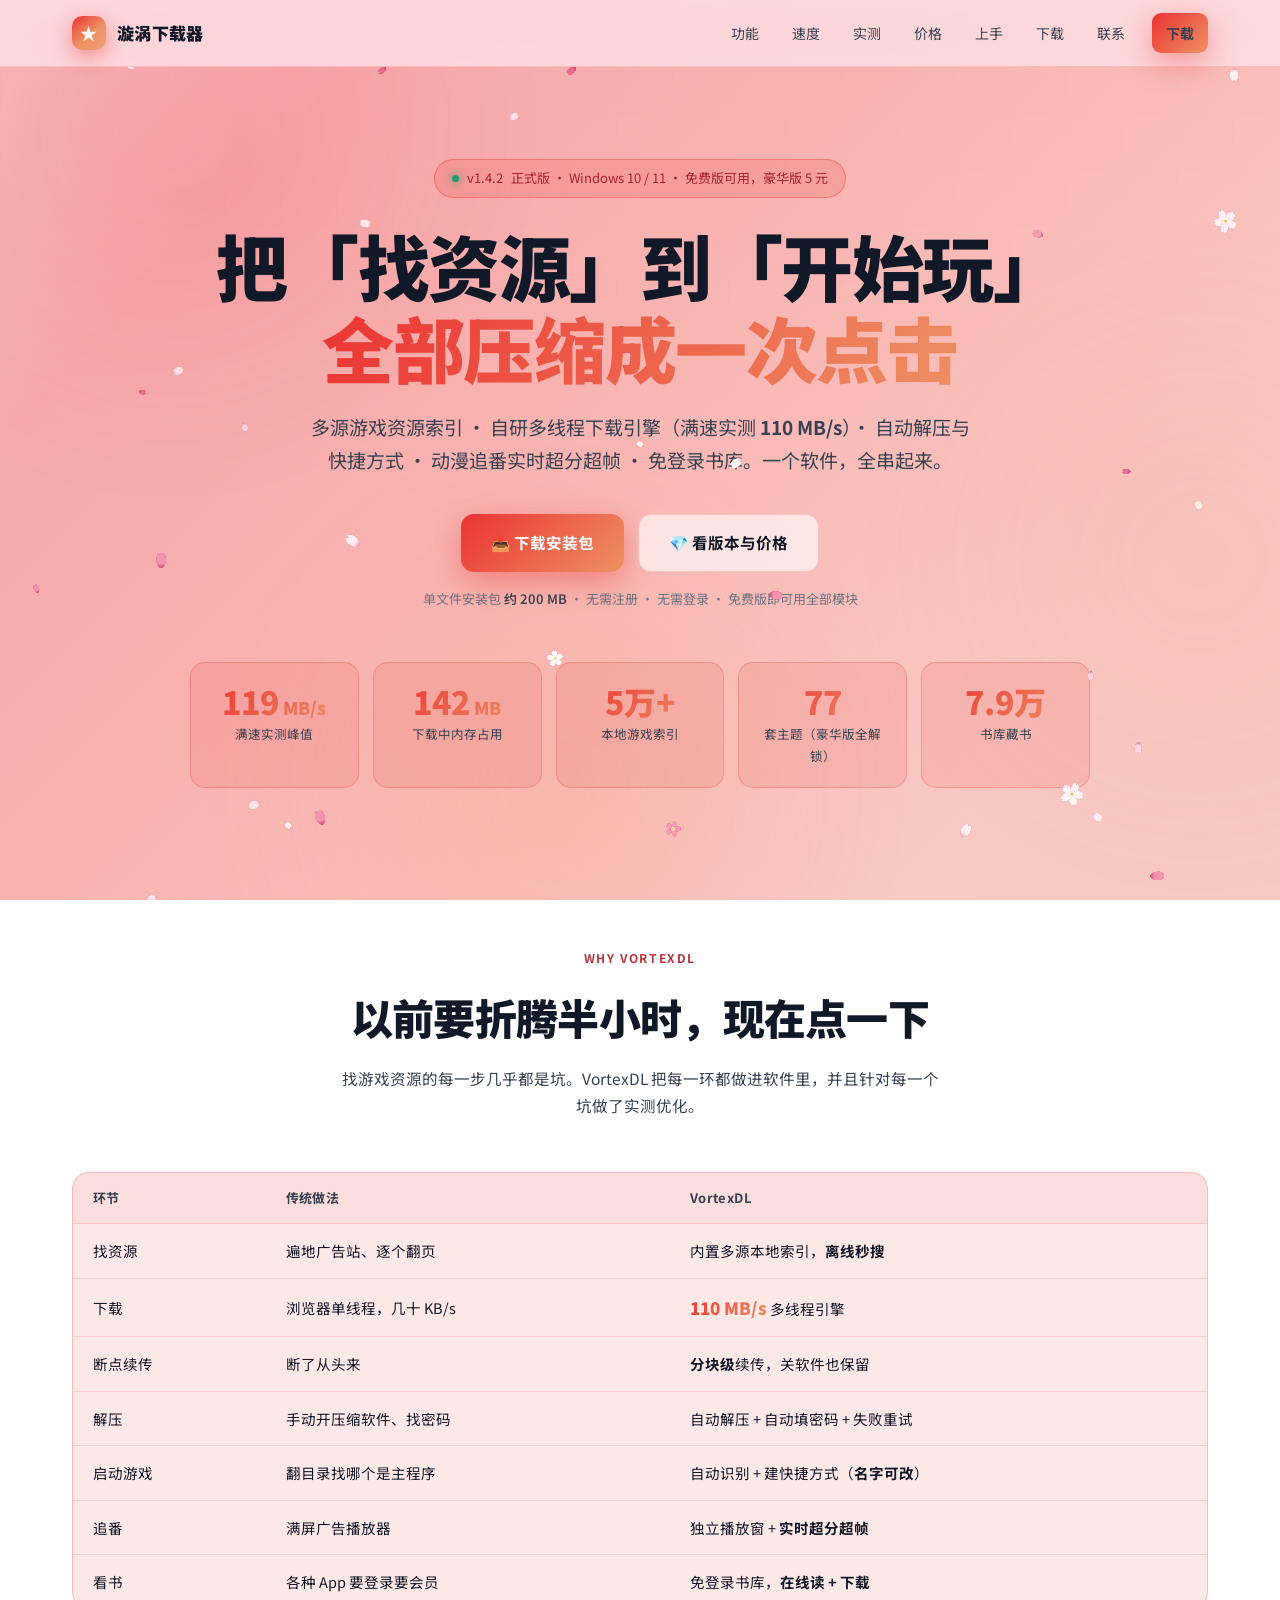
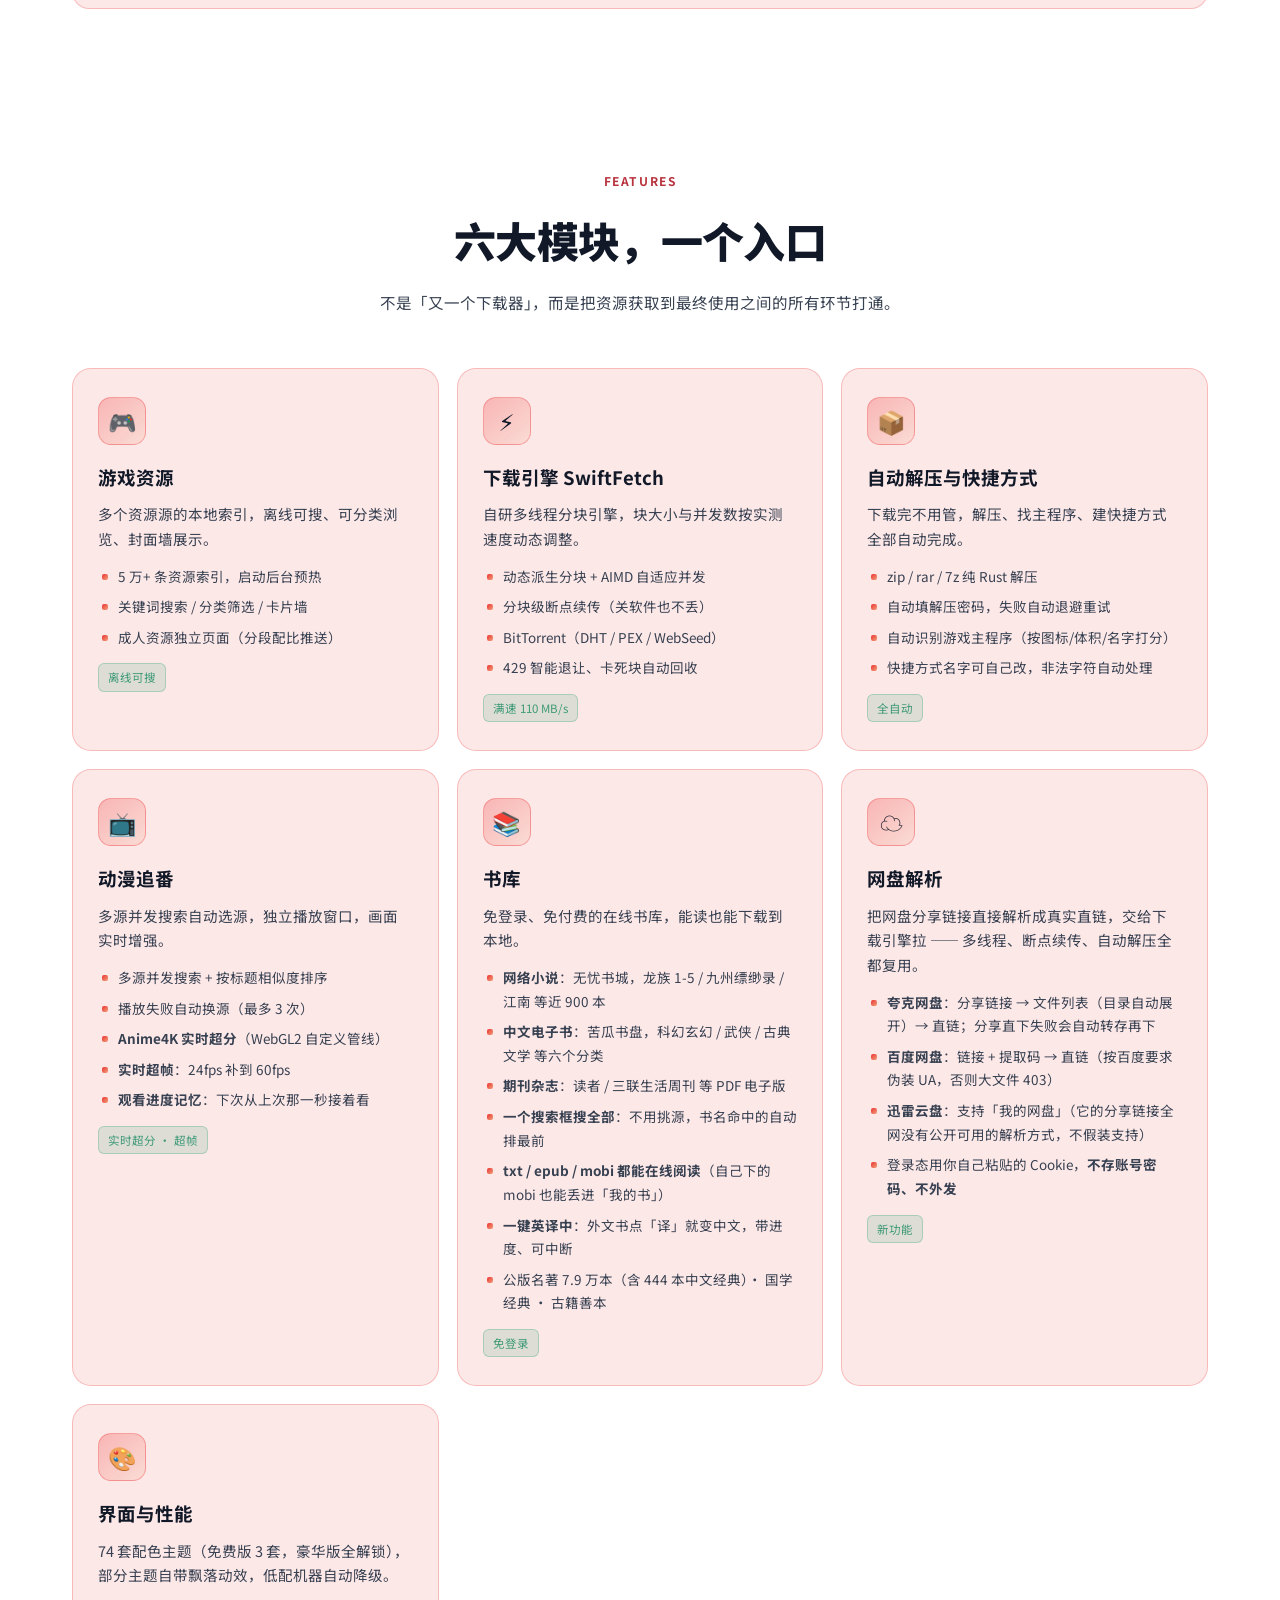
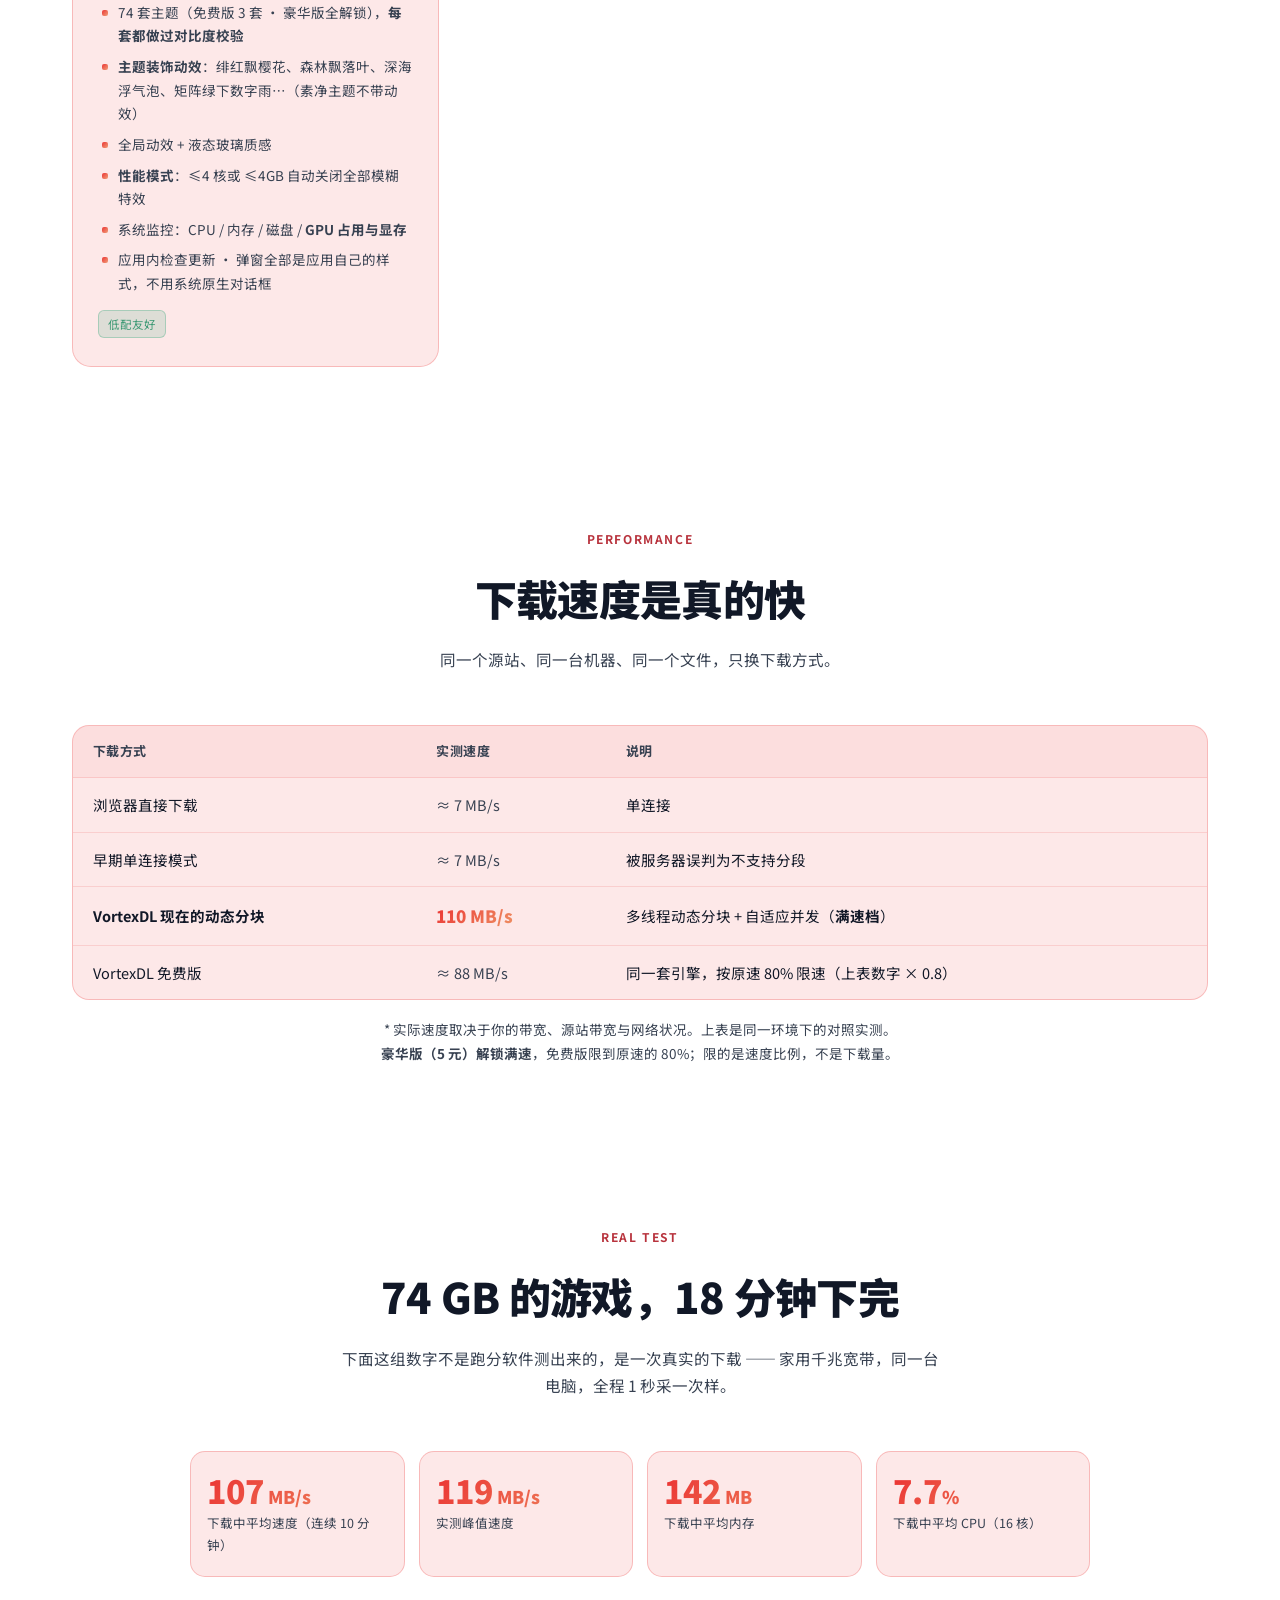
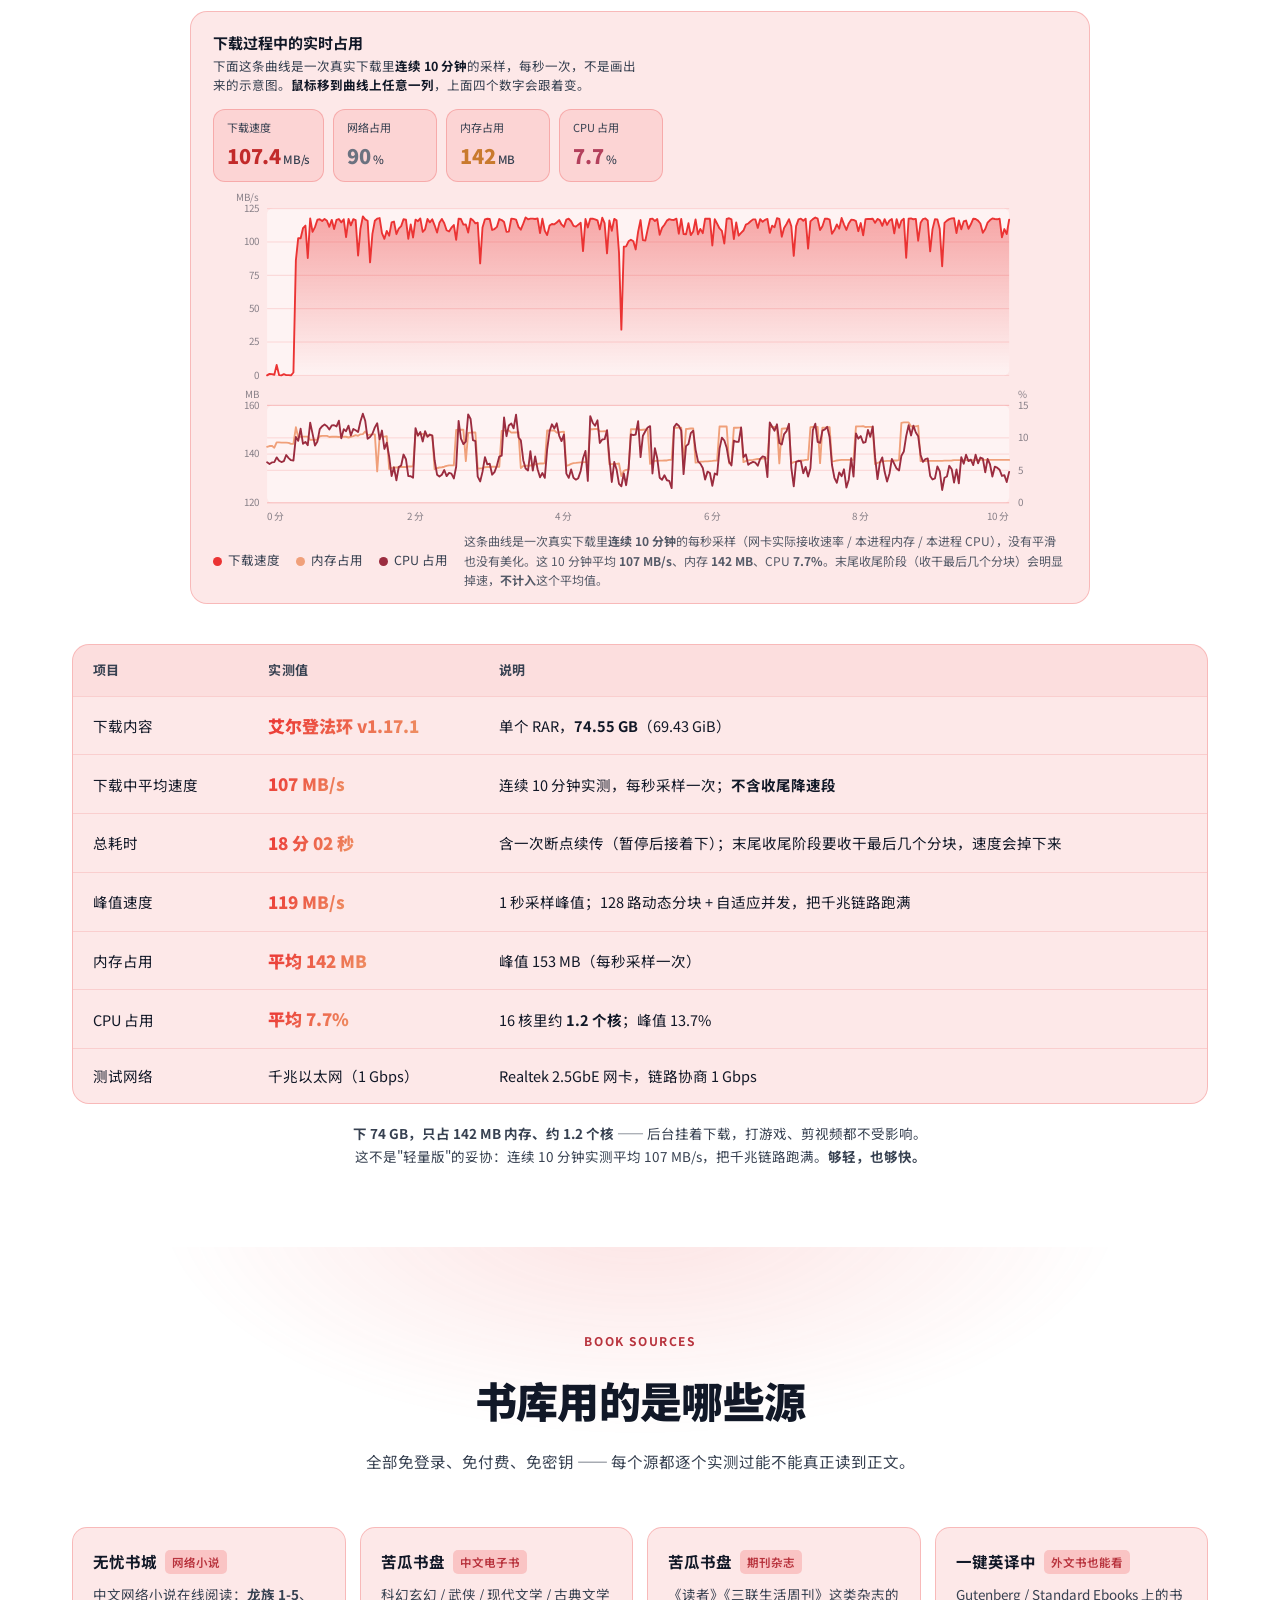
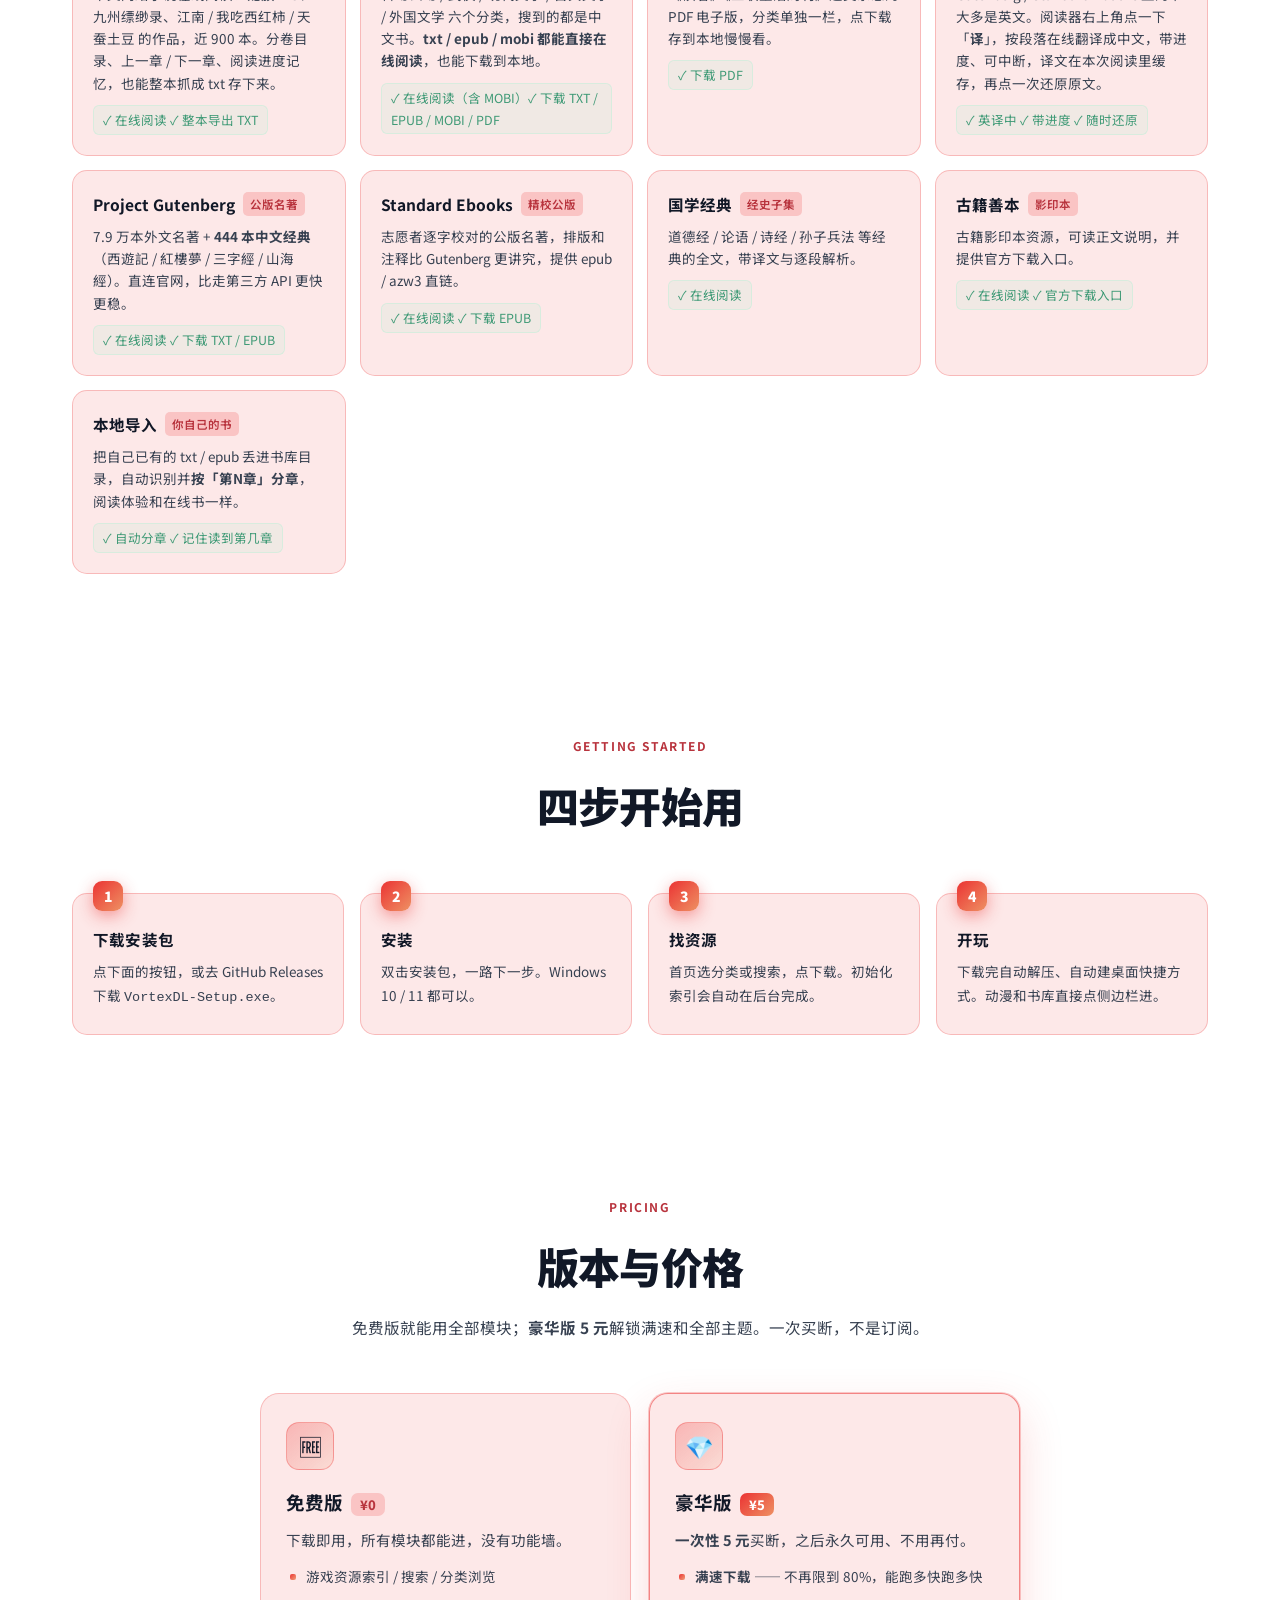
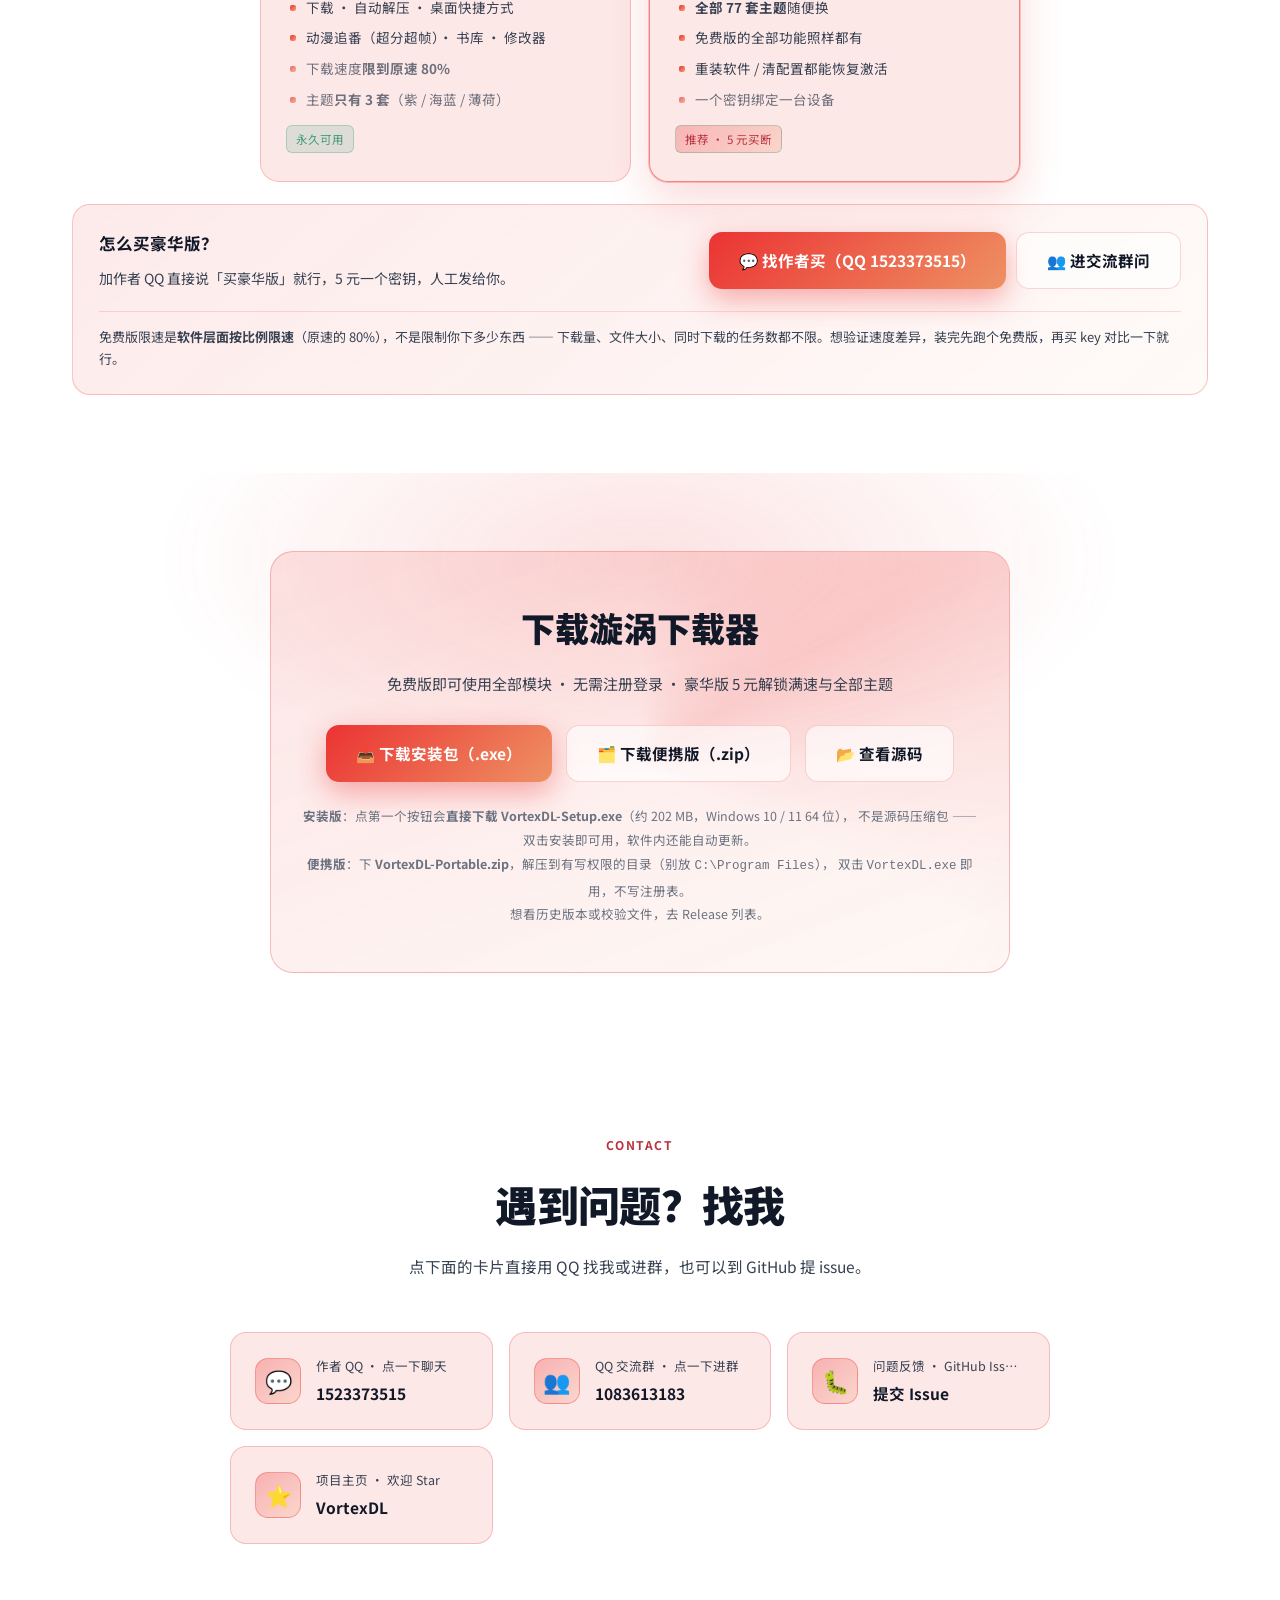
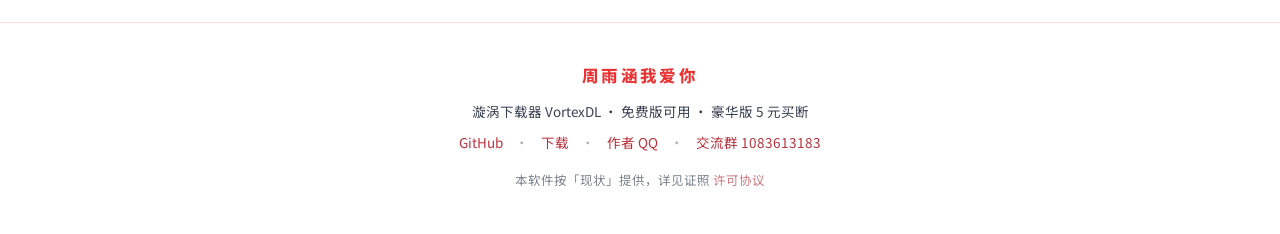
==== commit 833673c8: "官网版本徽章同步 v1.4.2" ====
--- a/docs/index.html
+++ b/docs/index.html
@@ -526,7 +526,7 @@
   <!-- ==================== Hero ==================== -->
   <section class="hero">
     <div class="wrap">
-      <span class="badge"><span class="dot"></span><span id="vx-badge-ver">v1.4.1</span> 正式版 · Windows 10 / 11 · 免费版可用，豪华版 5 元</span>
+      <span class="badge"><span class="dot"></span><span id="vx-badge-ver">v1.4.2</span> 正式版 · Windows 10 / 11 · 免费版可用，豪华版 5 元</span>
       <h1>把「找资源」到「开始玩」<br><span class="grad">全部压缩成一次点击</span></h1>
       <p class="lead">
         多源游戏资源索引 · 自研多线程下载引擎（满速实测 <b>110 MB/s</b>）· 自动解压与快捷方式 ·
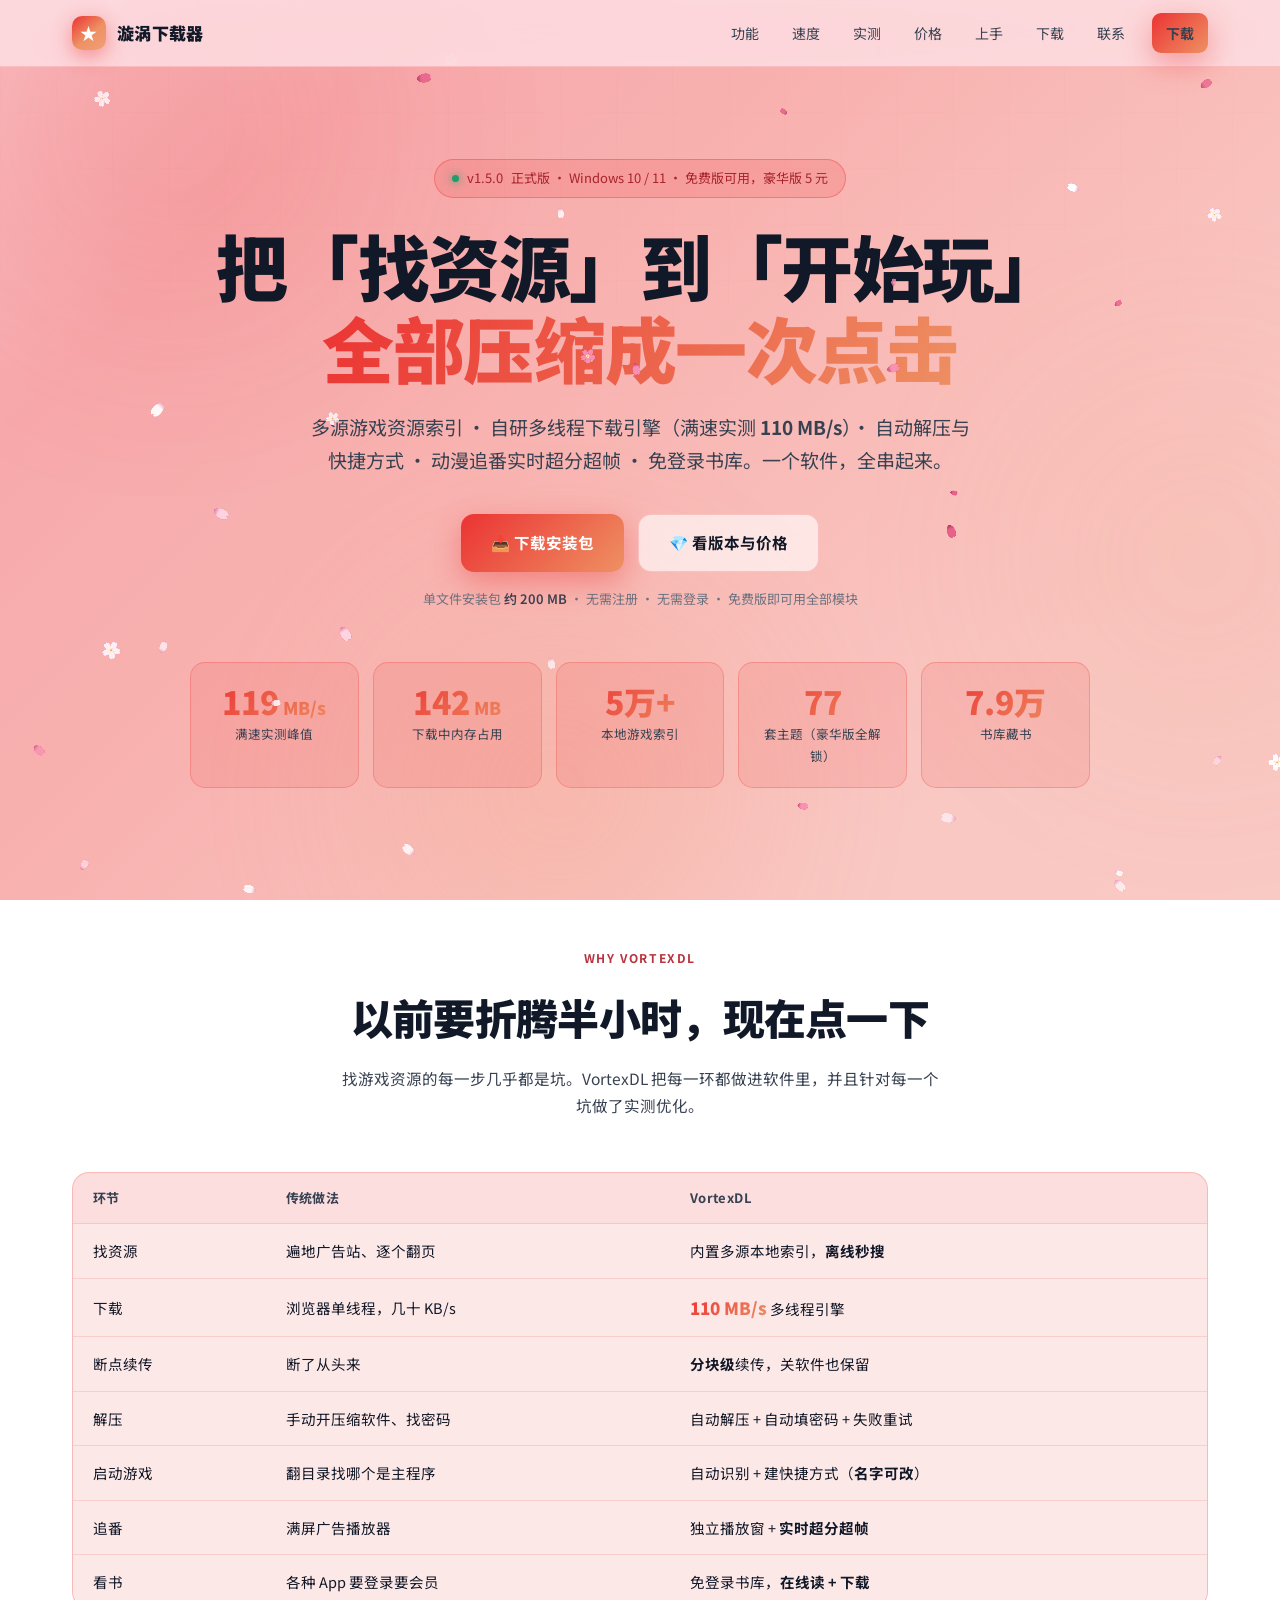
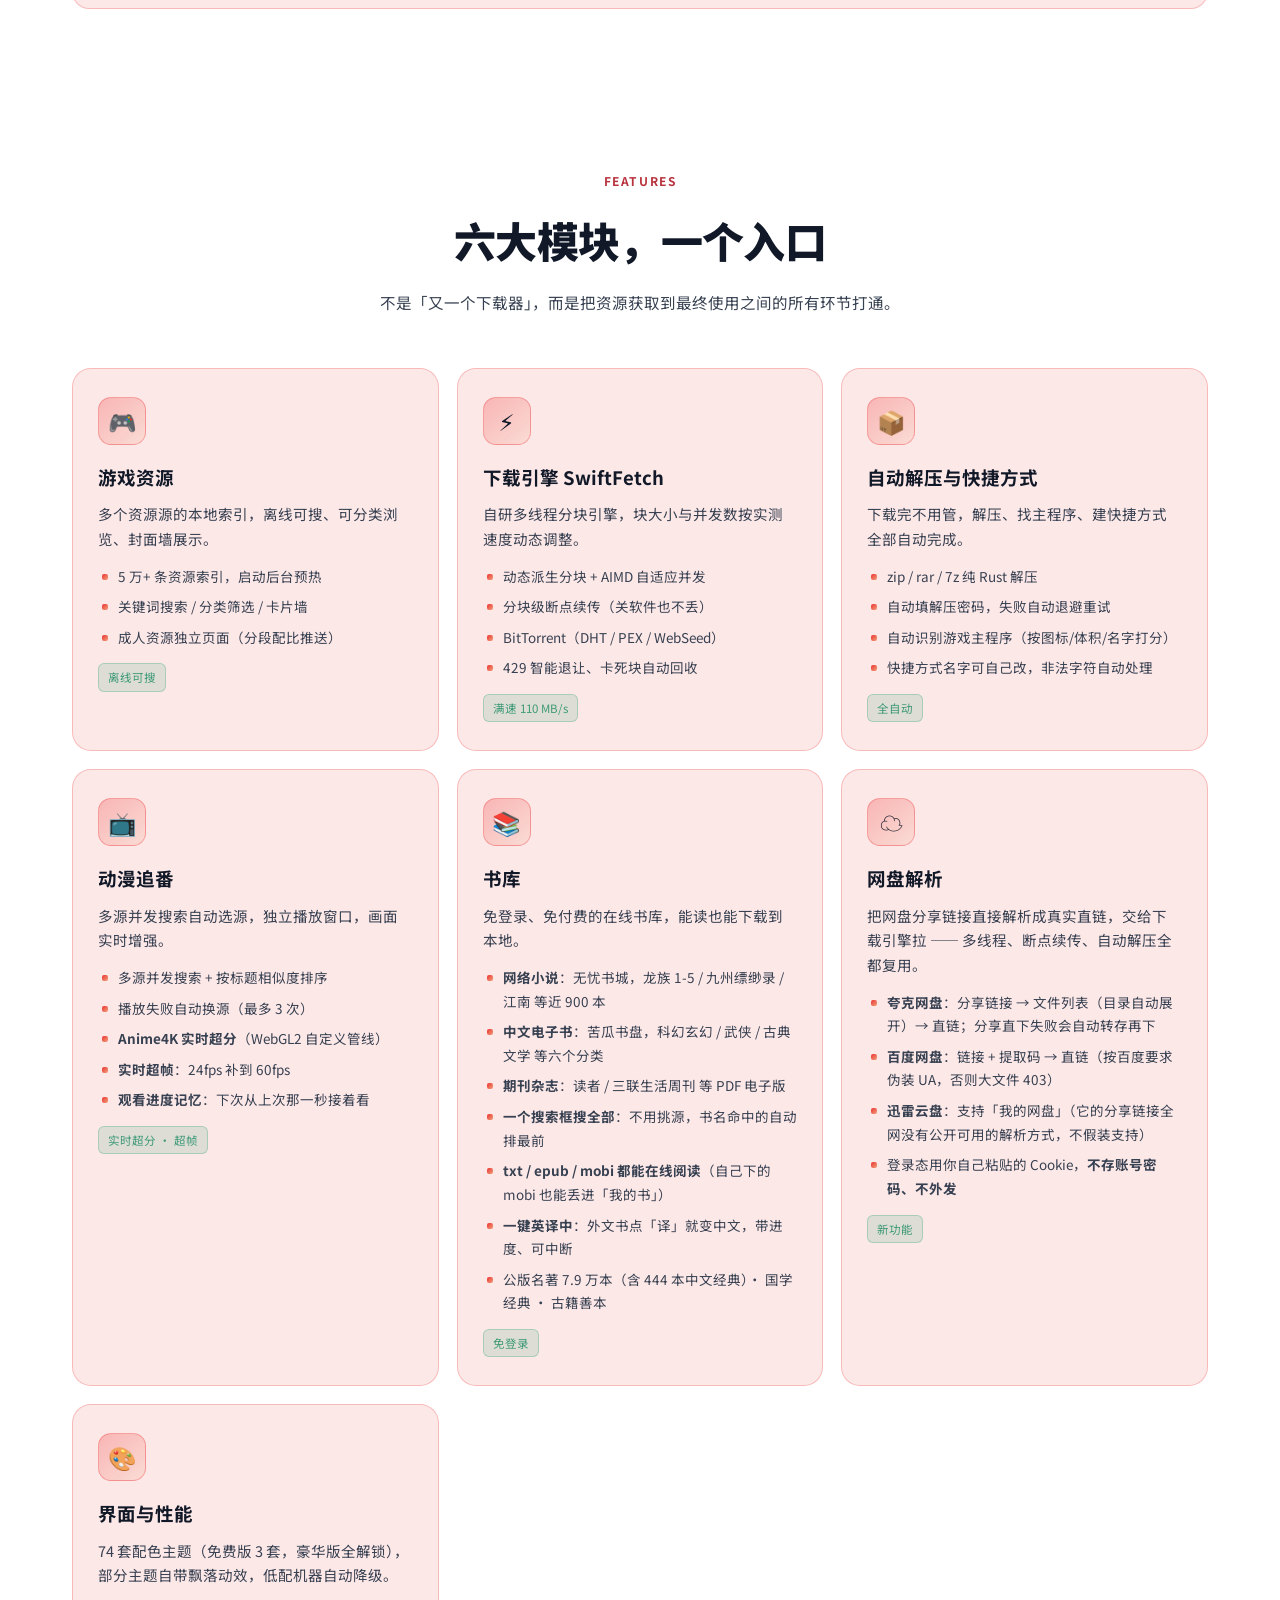
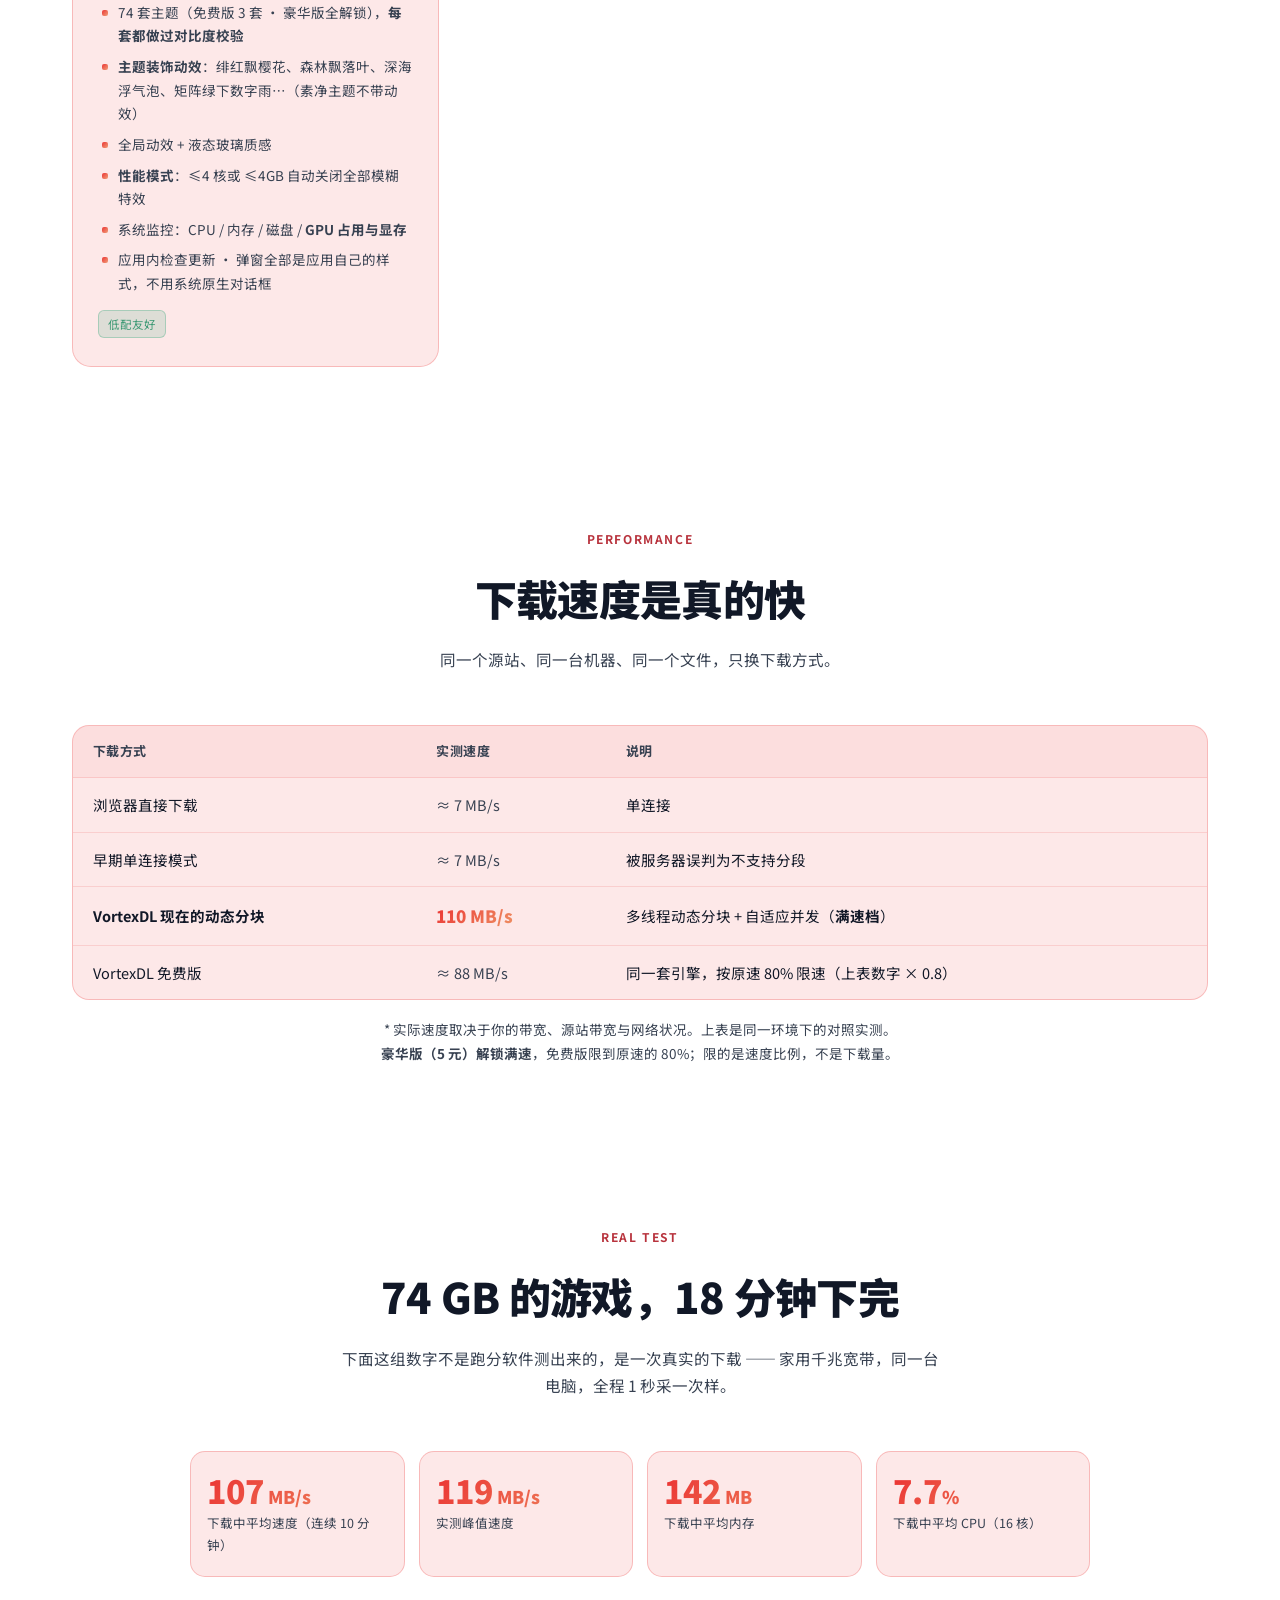
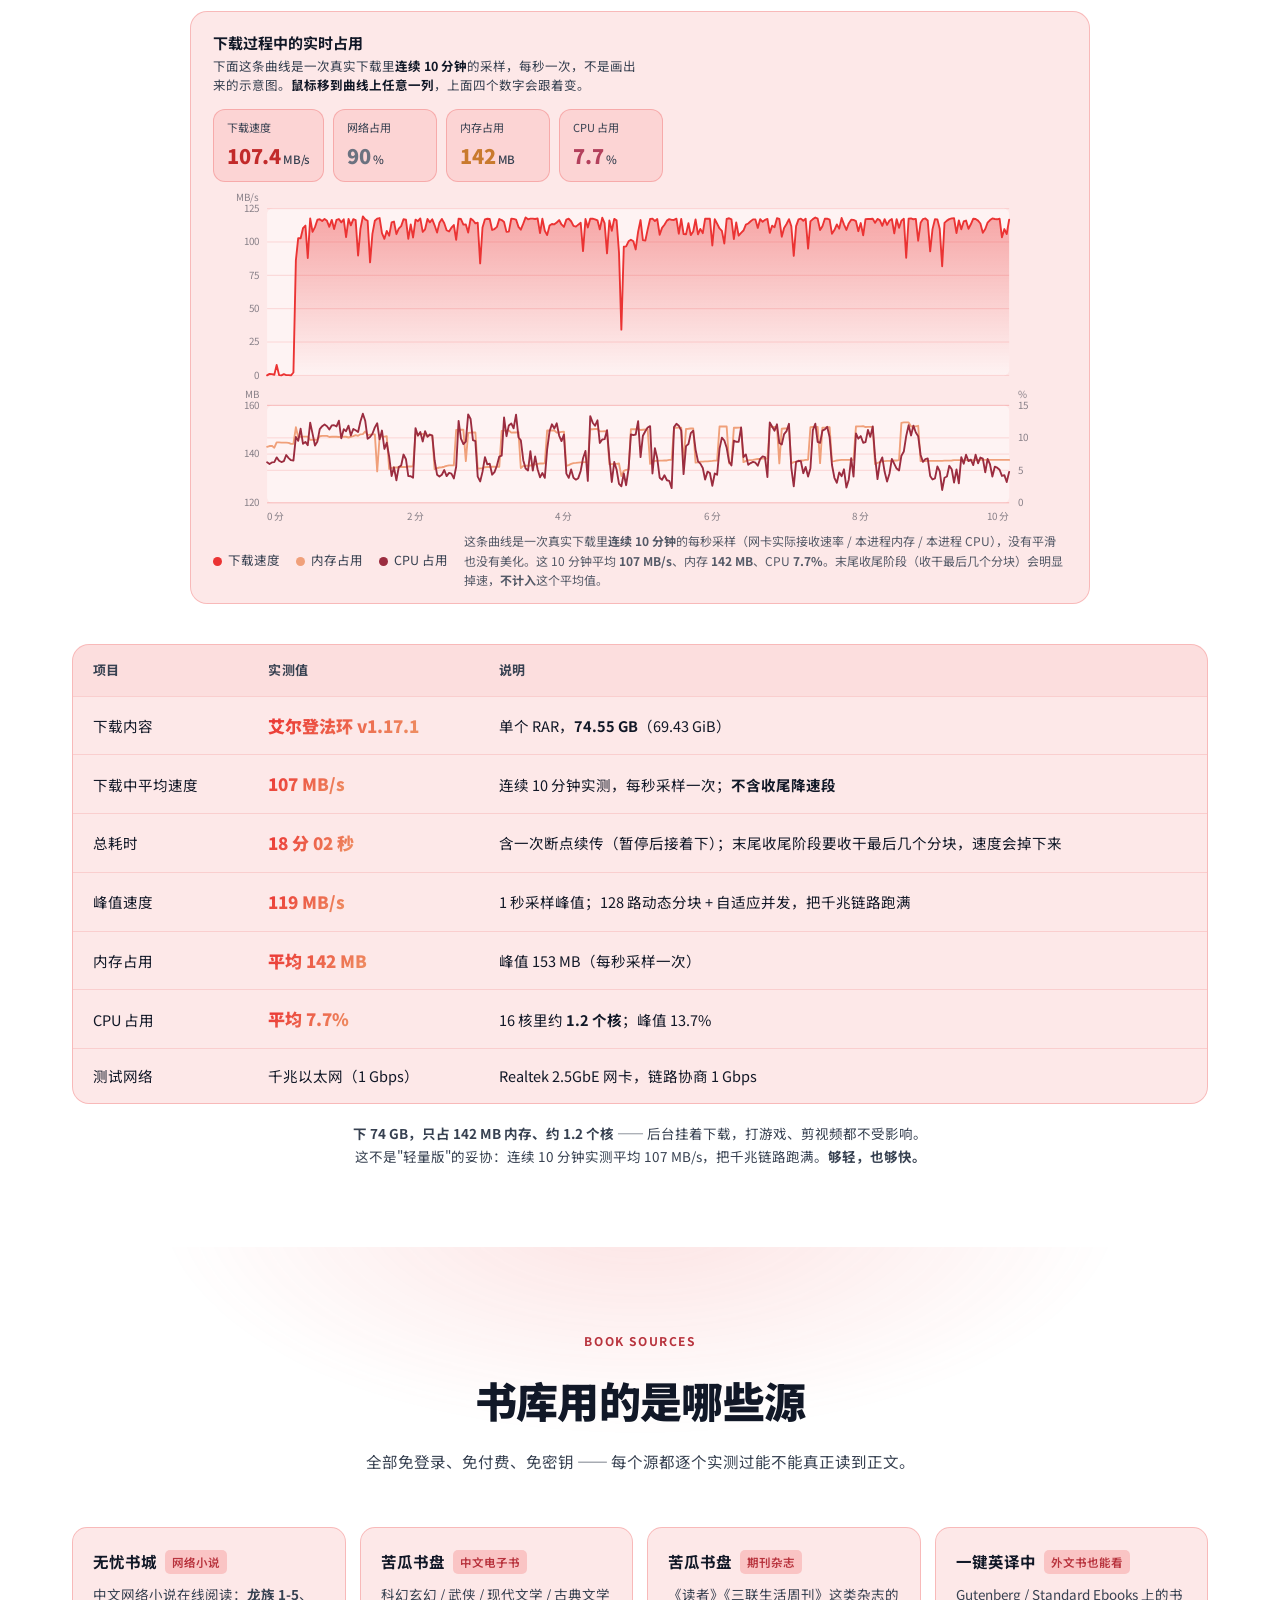
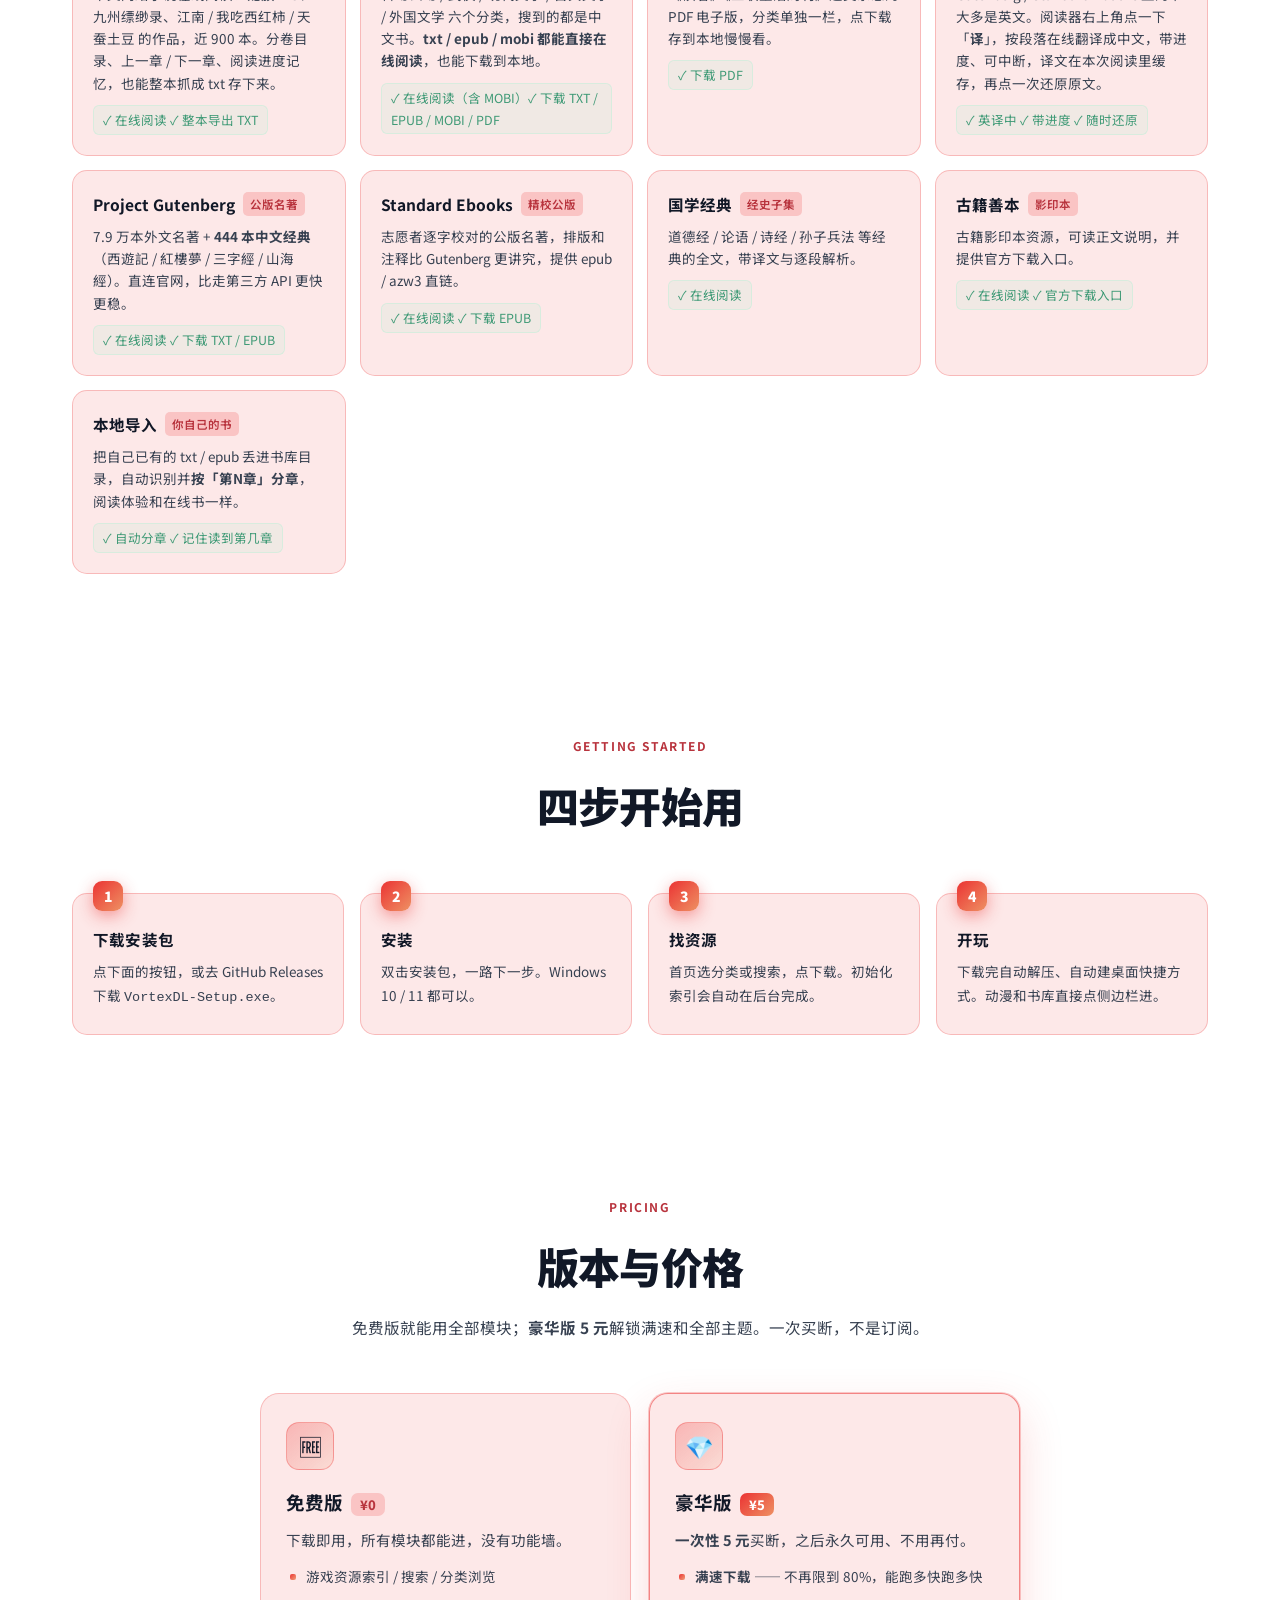
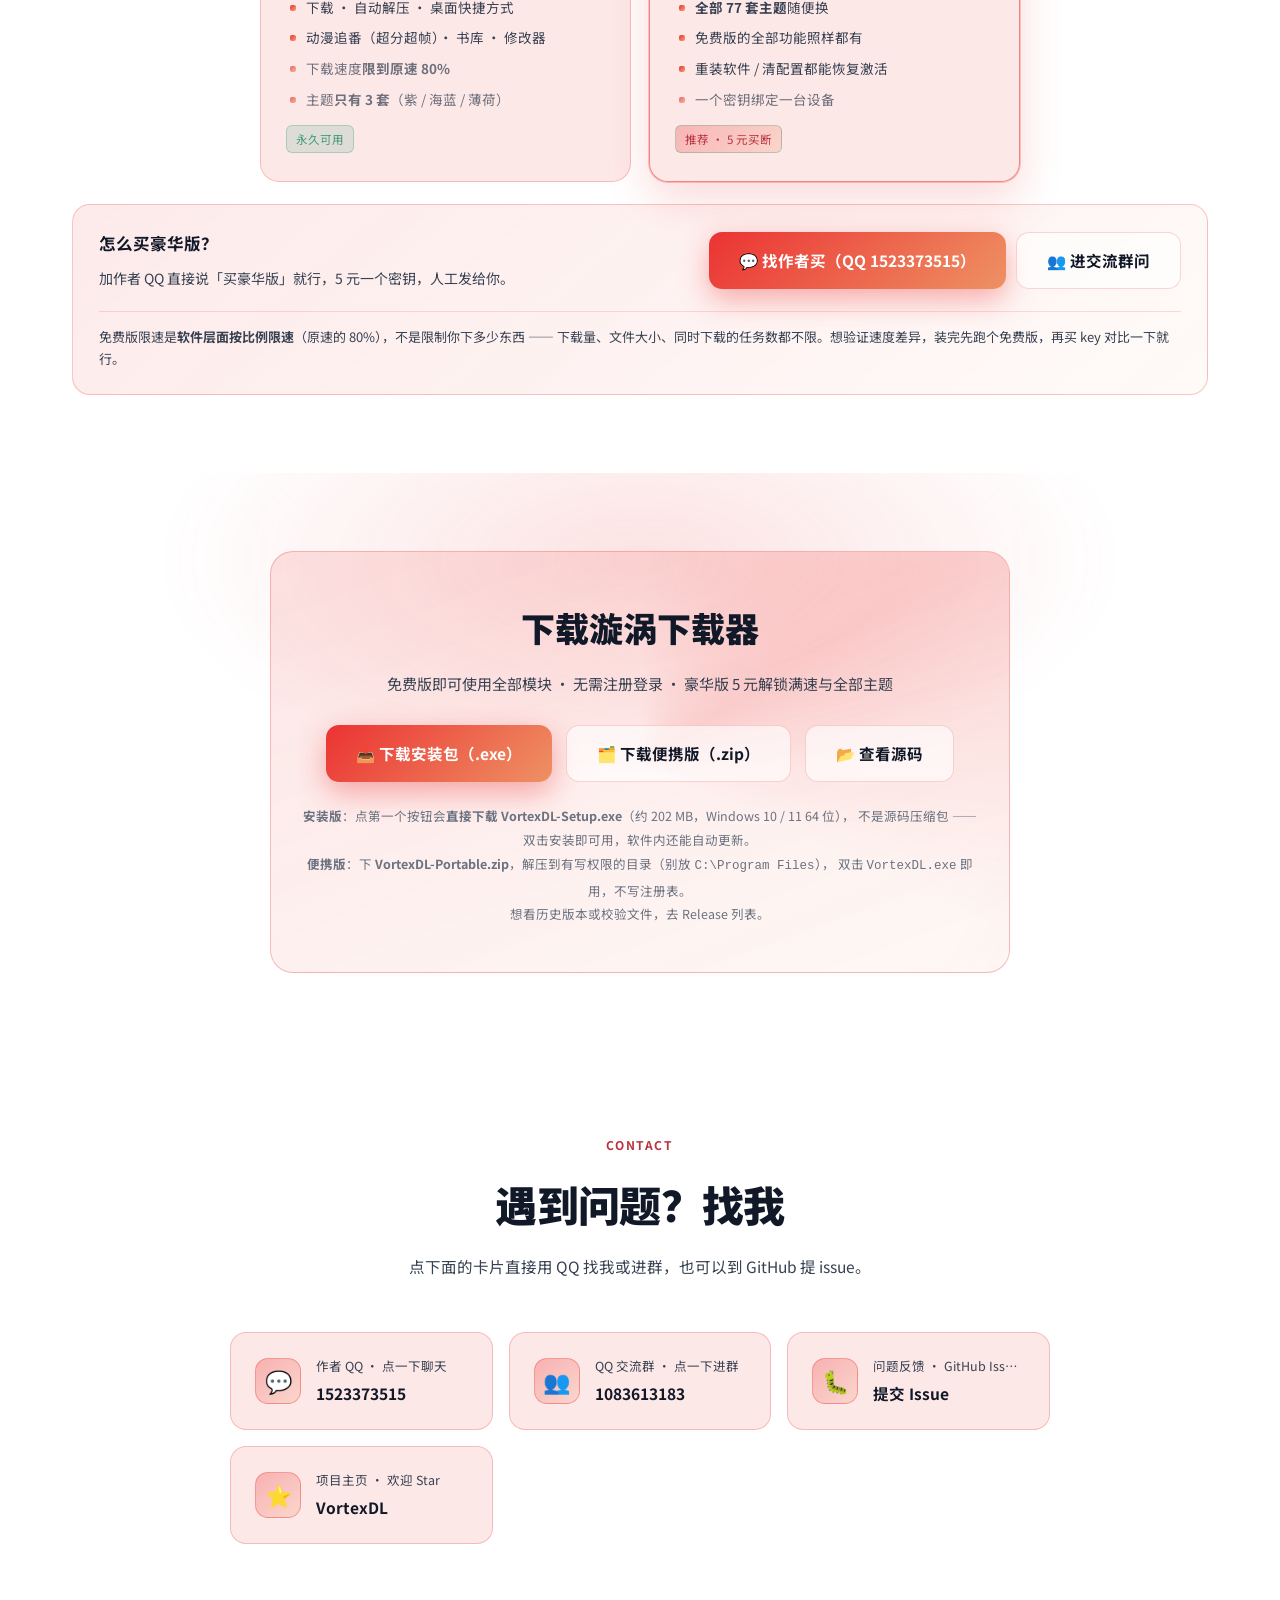
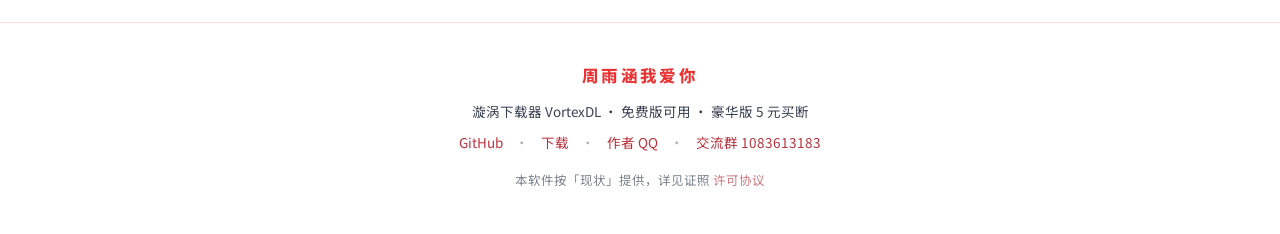
==== commit feed1f4d: "官网版本徽章同步 v1.5.0" ====
--- a/docs/index.html
+++ b/docs/index.html
@@ -526,7 +526,7 @@
   <!-- ==================== Hero ==================== -->
   <section class="hero">
     <div class="wrap">
-      <span class="badge"><span class="dot"></span><span id="vx-badge-ver">v1.4.2</span> 正式版 · Windows 10 / 11 · 免费版可用，豪华版 5 元</span>
+      <span class="badge"><span class="dot"></span><span id="vx-badge-ver">v1.5.0</span> 正式版 · Windows 10 / 11 · 免费版可用，豪华版 5 元</span>
       <h1>把「找资源」到「开始玩」<br><span class="grad">全部压缩成一次点击</span></h1>
       <p class="lead">
         多源游戏资源索引 · 自研多线程下载引擎（满速实测 <b>110 MB/s</b>）· 自动解压与快捷方式 ·
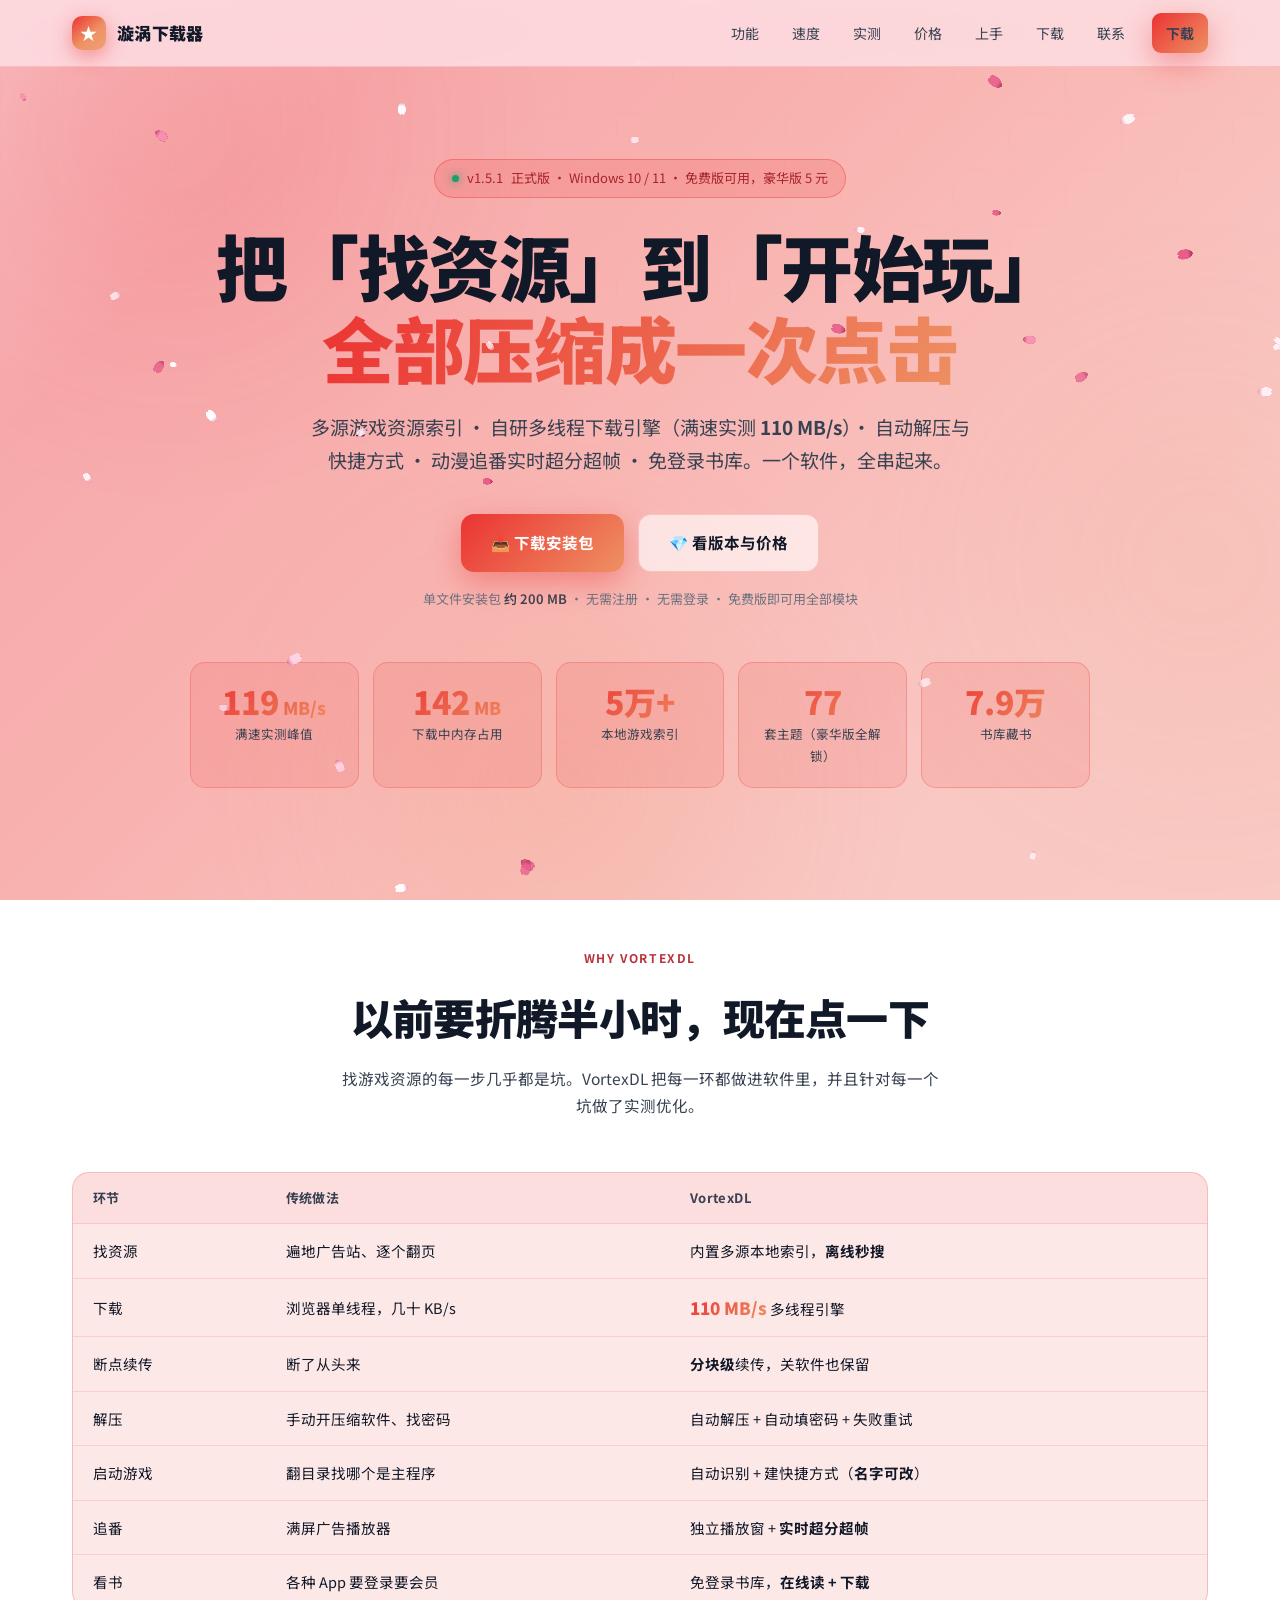
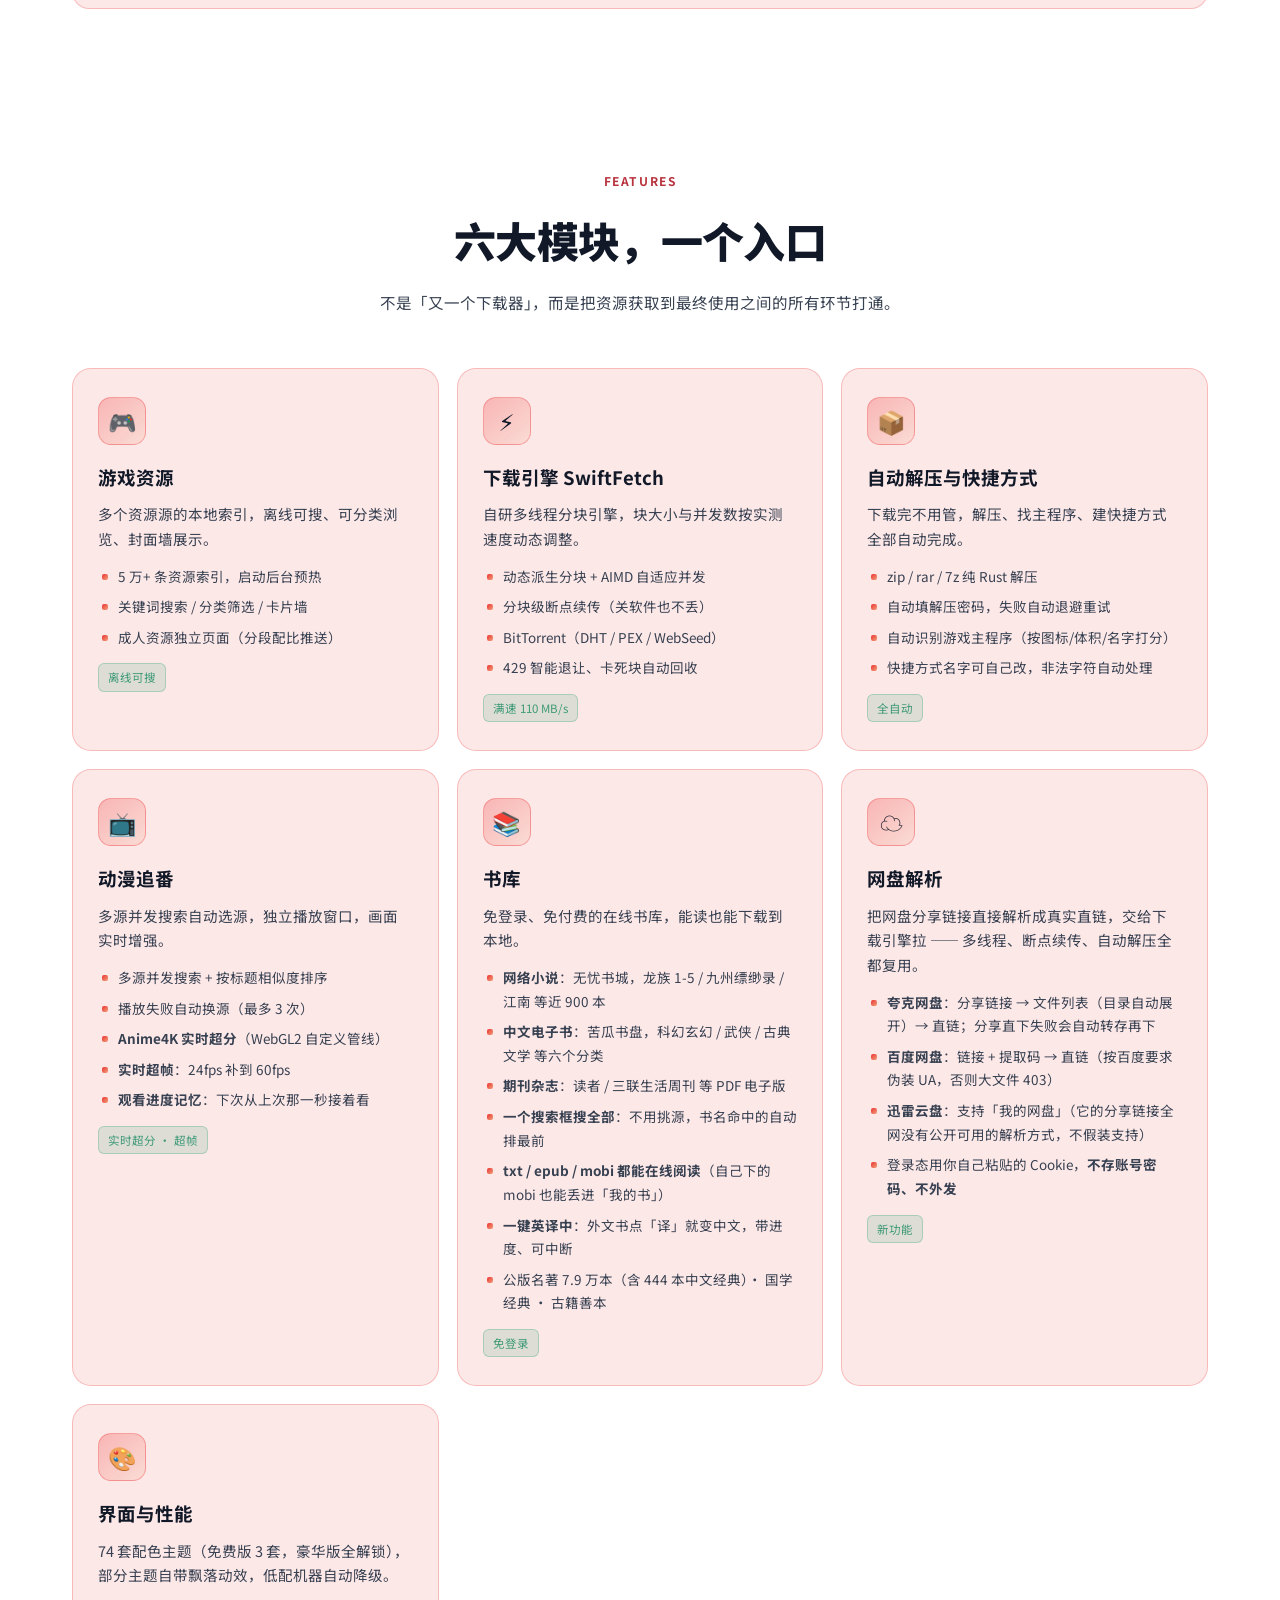
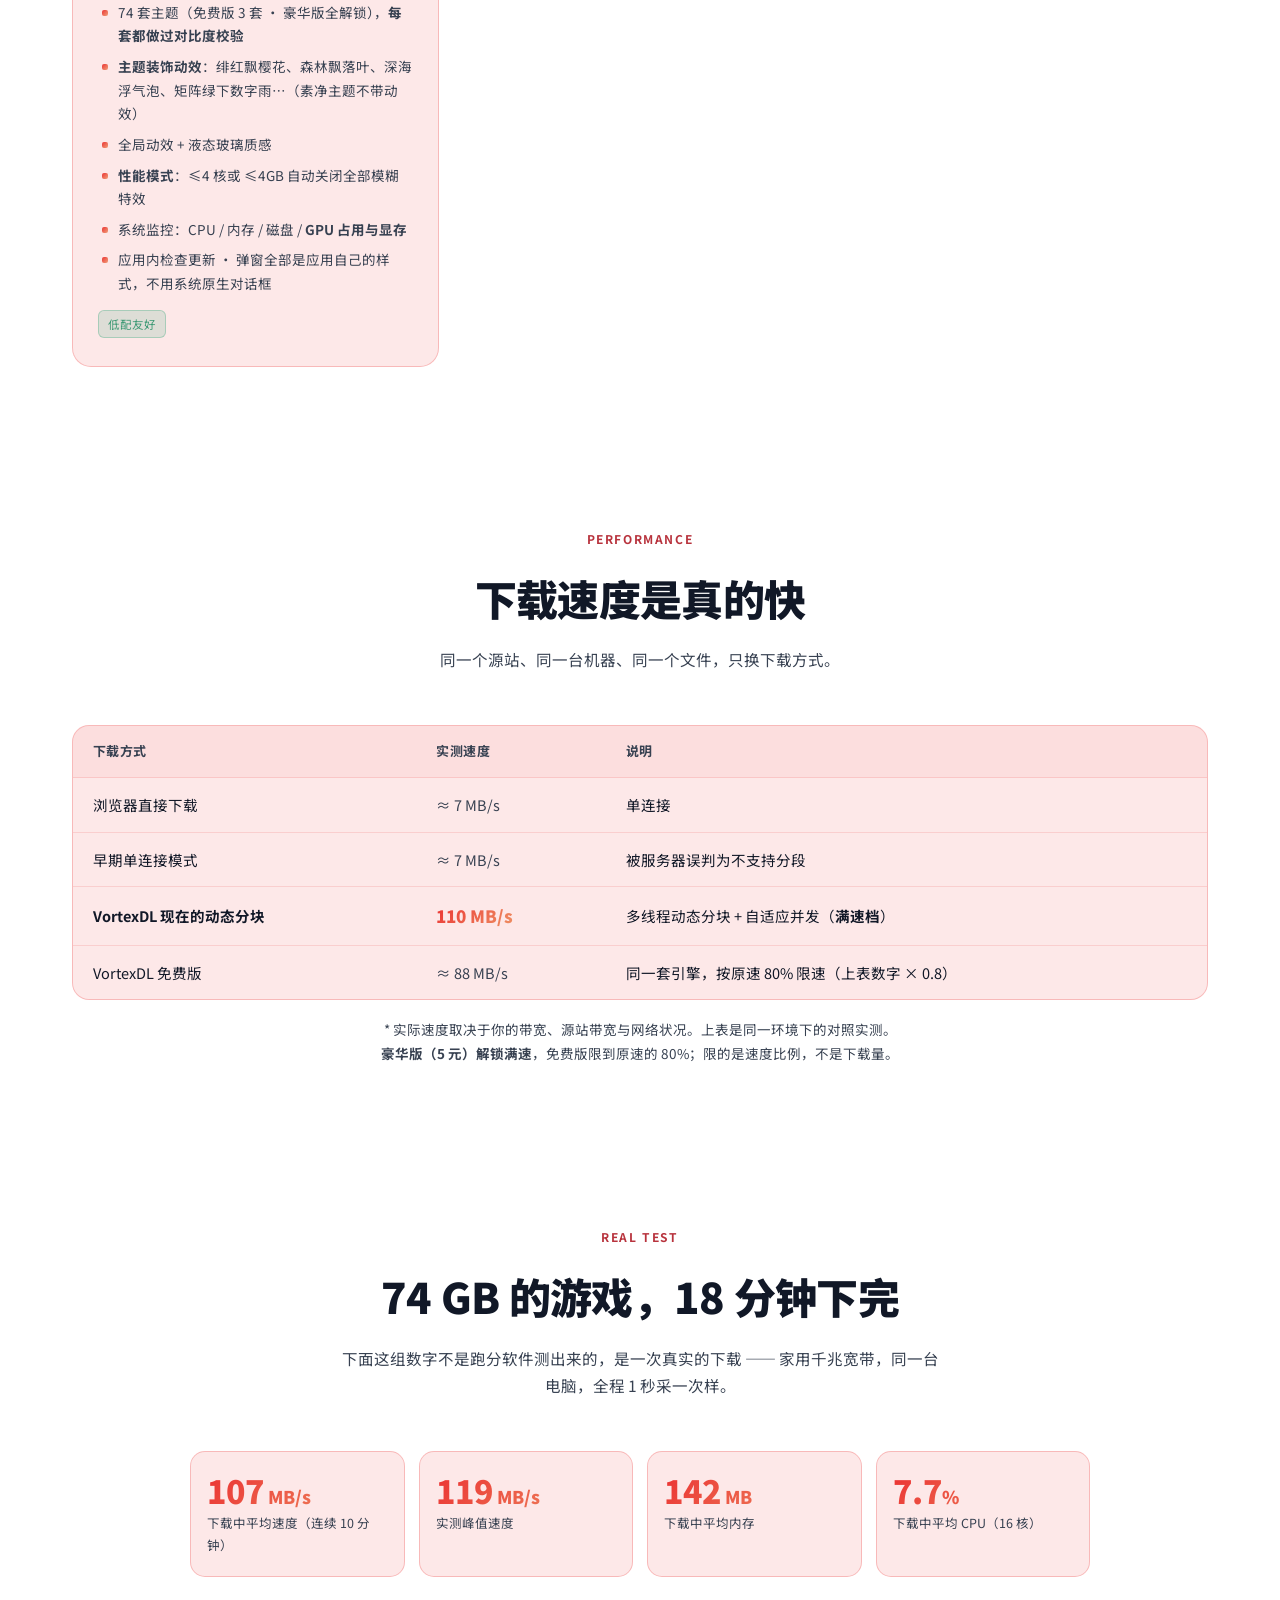
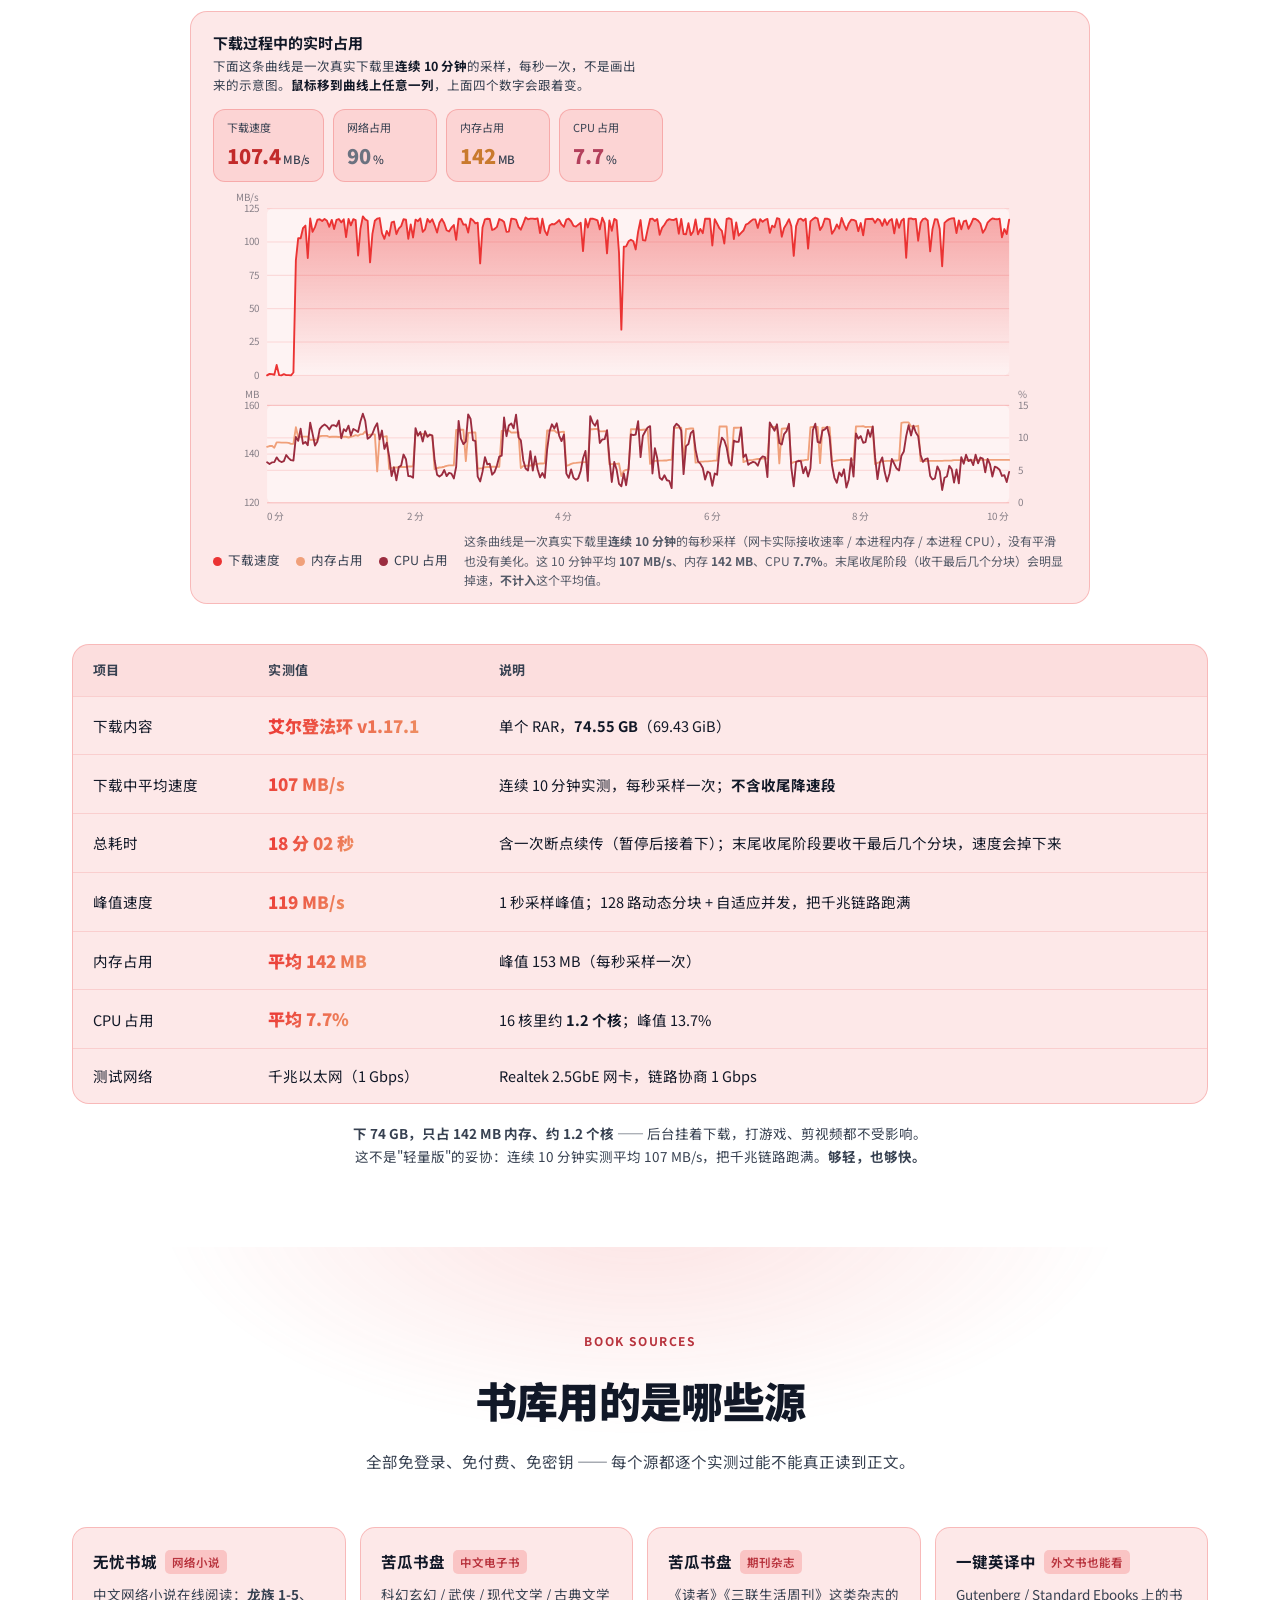
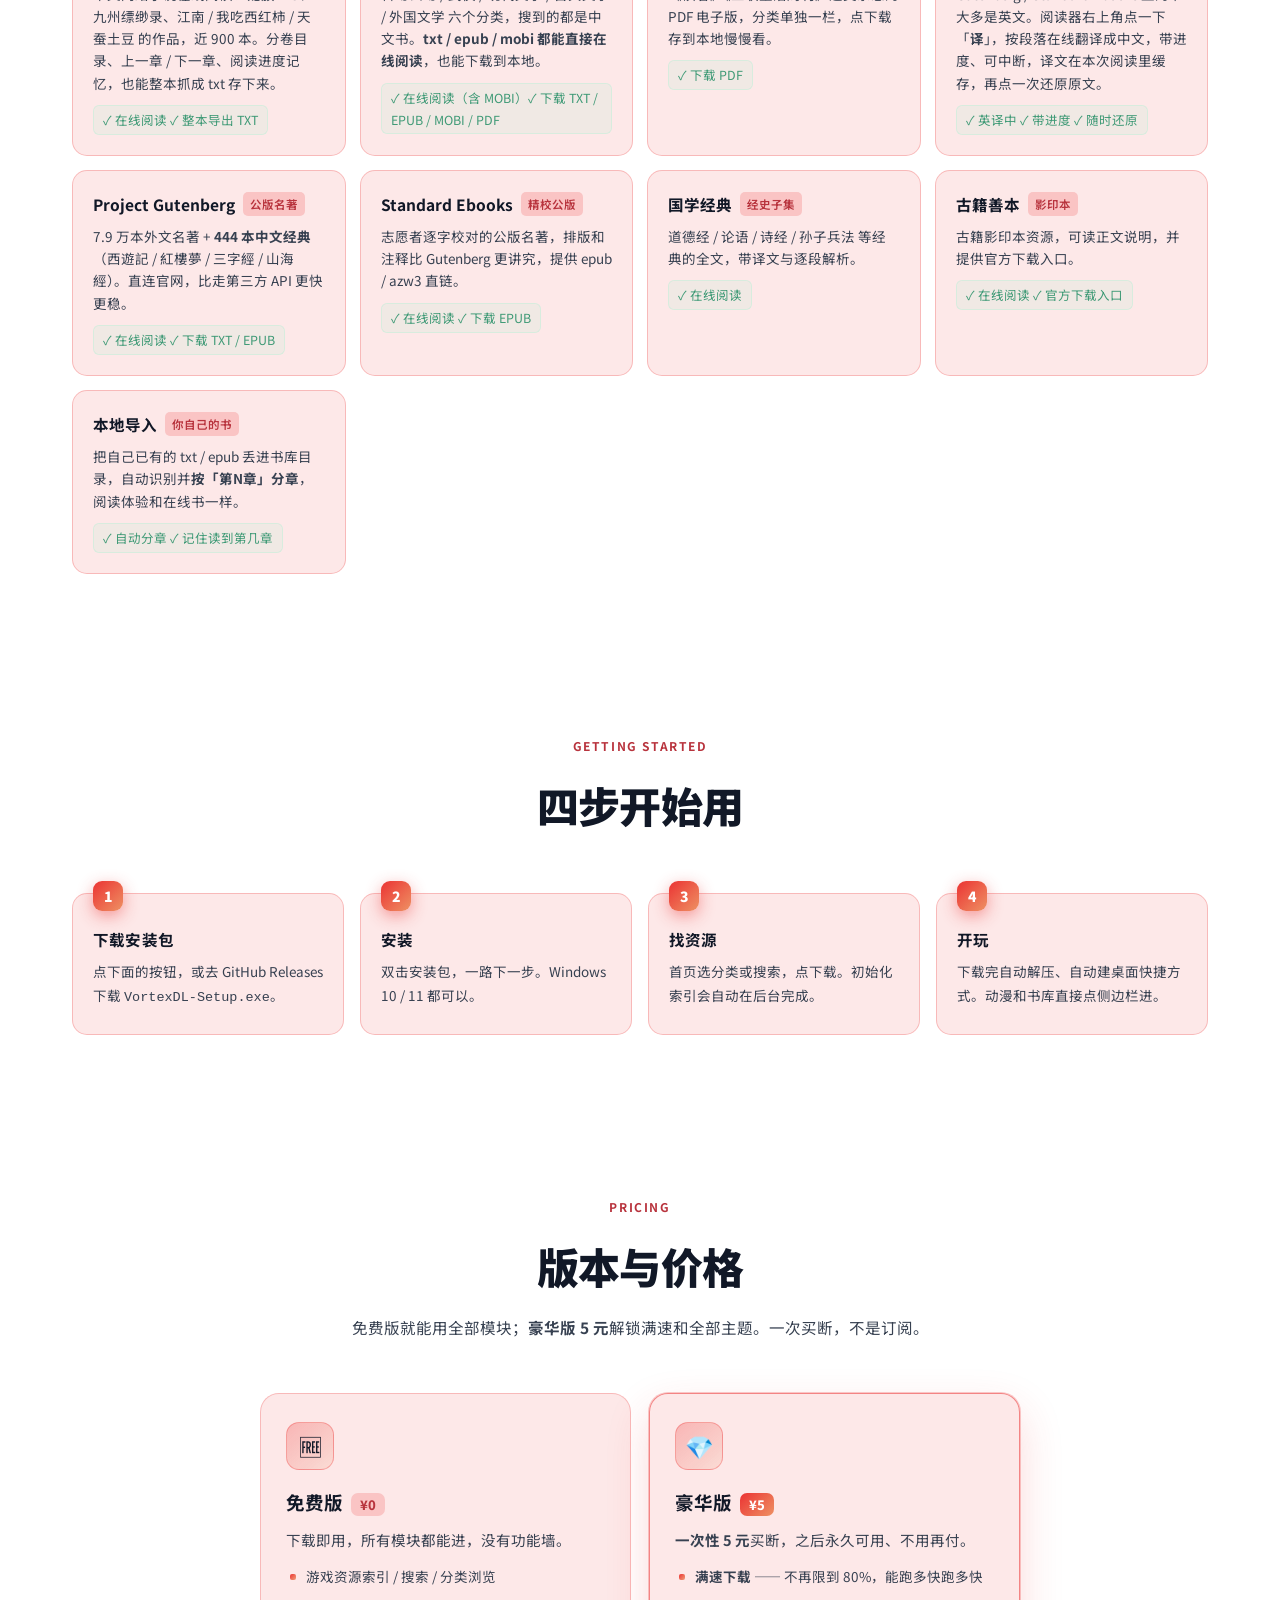
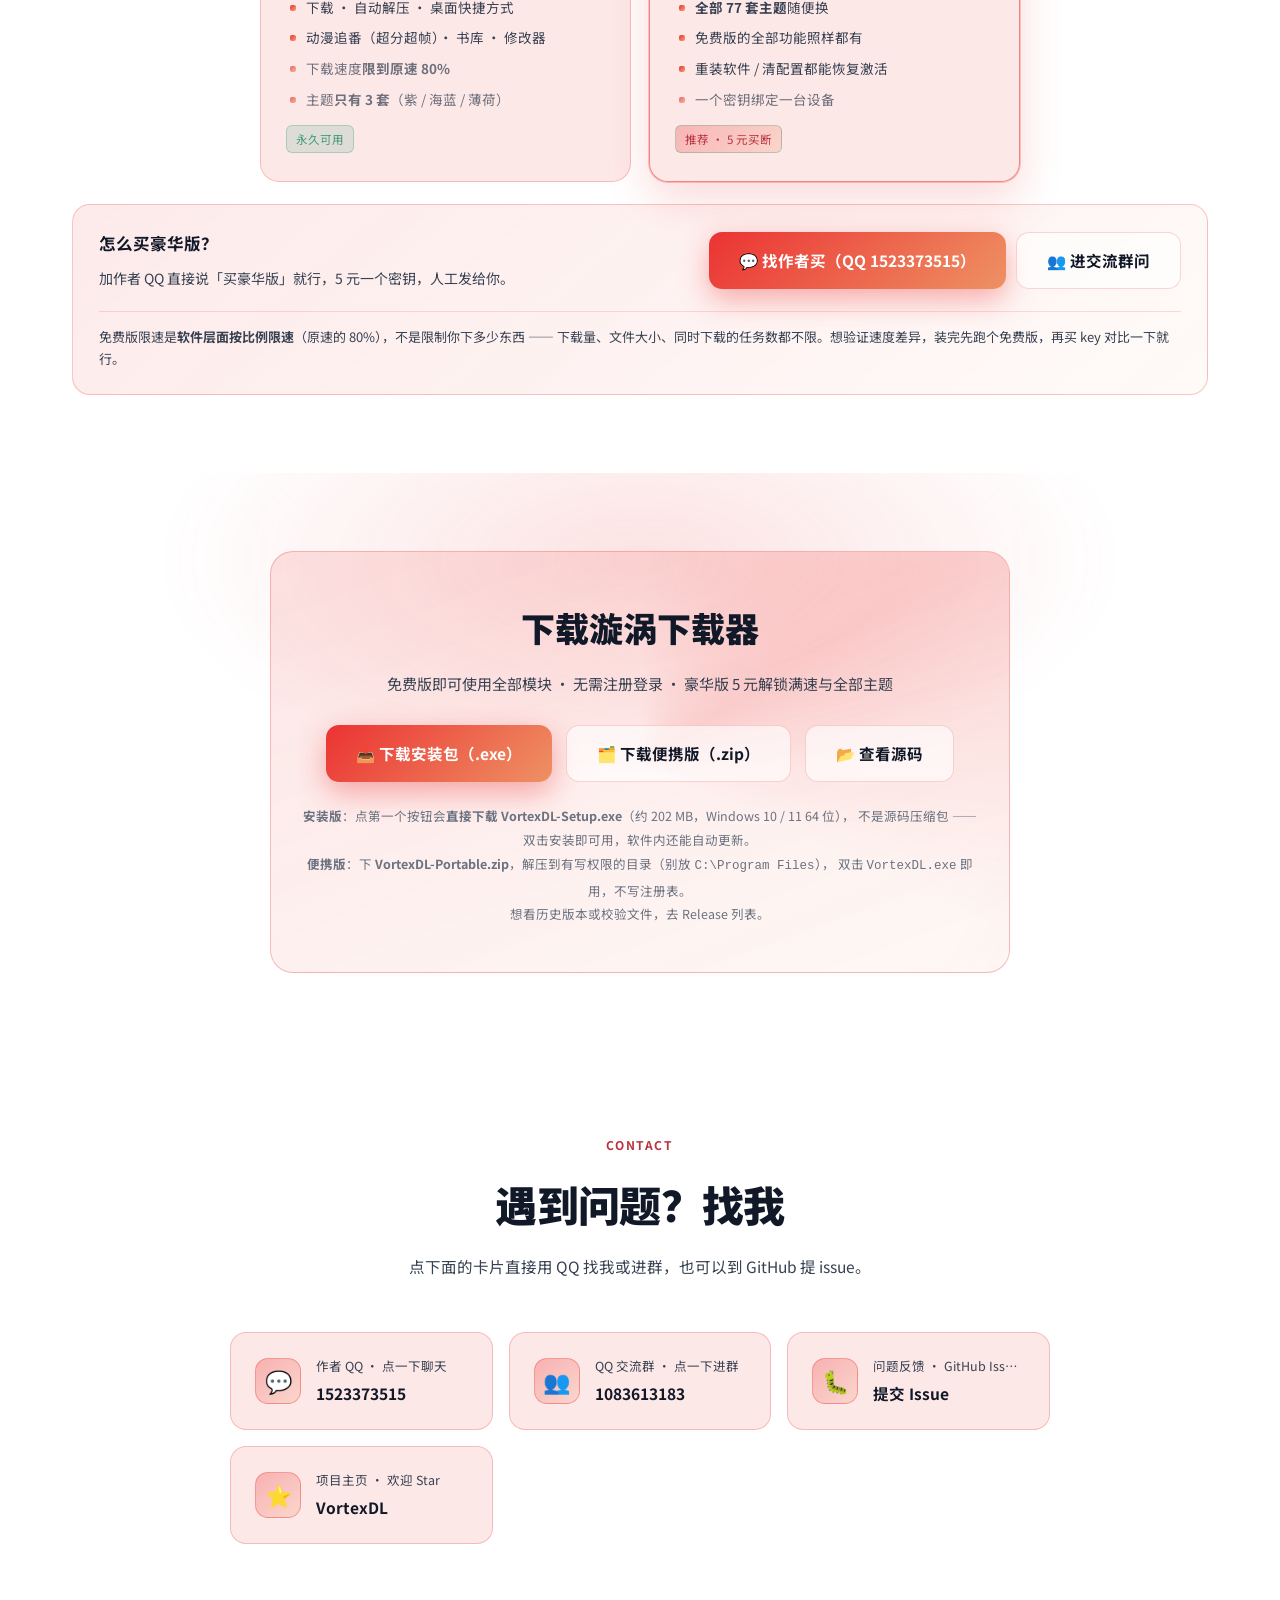
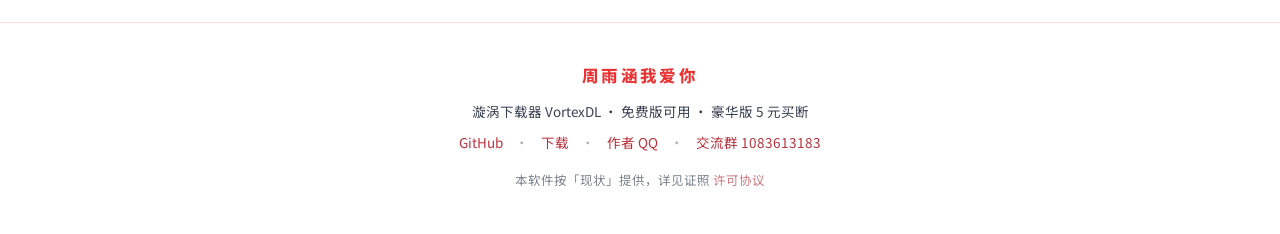
==== commit b9fd9ff1: "官网版本徽章同步 v1.5.1" ====
--- a/docs/index.html
+++ b/docs/index.html
@@ -526,7 +526,7 @@
   <!-- ==================== Hero ==================== -->
   <section class="hero">
     <div class="wrap">
-      <span class="badge"><span class="dot"></span><span id="vx-badge-ver">v1.5.0</span> 正式版 · Windows 10 / 11 · 免费版可用，豪华版 5 元</span>
+      <span class="badge"><span class="dot"></span><span id="vx-badge-ver">v1.5.1</span> 正式版 · Windows 10 / 11 · 免费版可用，豪华版 5 元</span>
       <h1>把「找资源」到「开始玩」<br><span class="grad">全部压缩成一次点击</span></h1>
       <p class="lead">
         多源游戏资源索引 · 自研多线程下载引擎（满速实测 <b>110 MB/s</b>）· 自动解压与快捷方式 ·
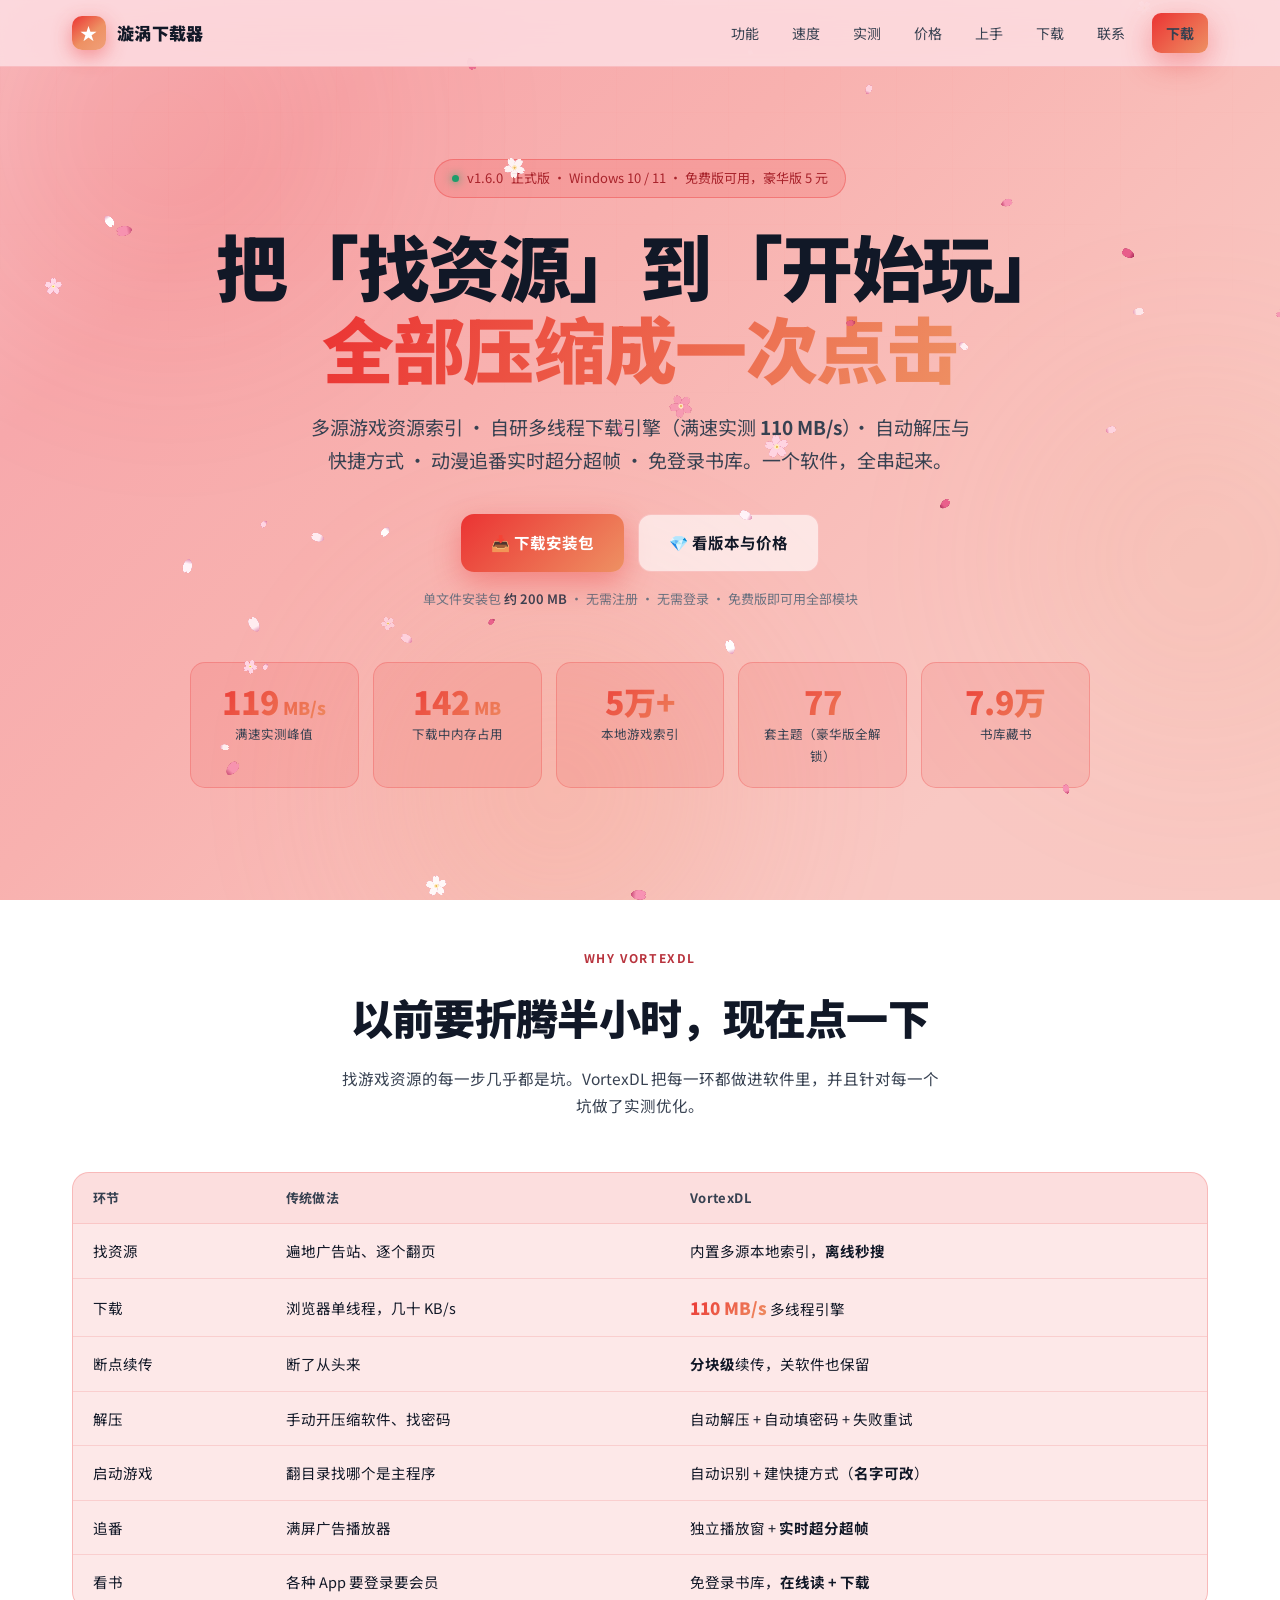
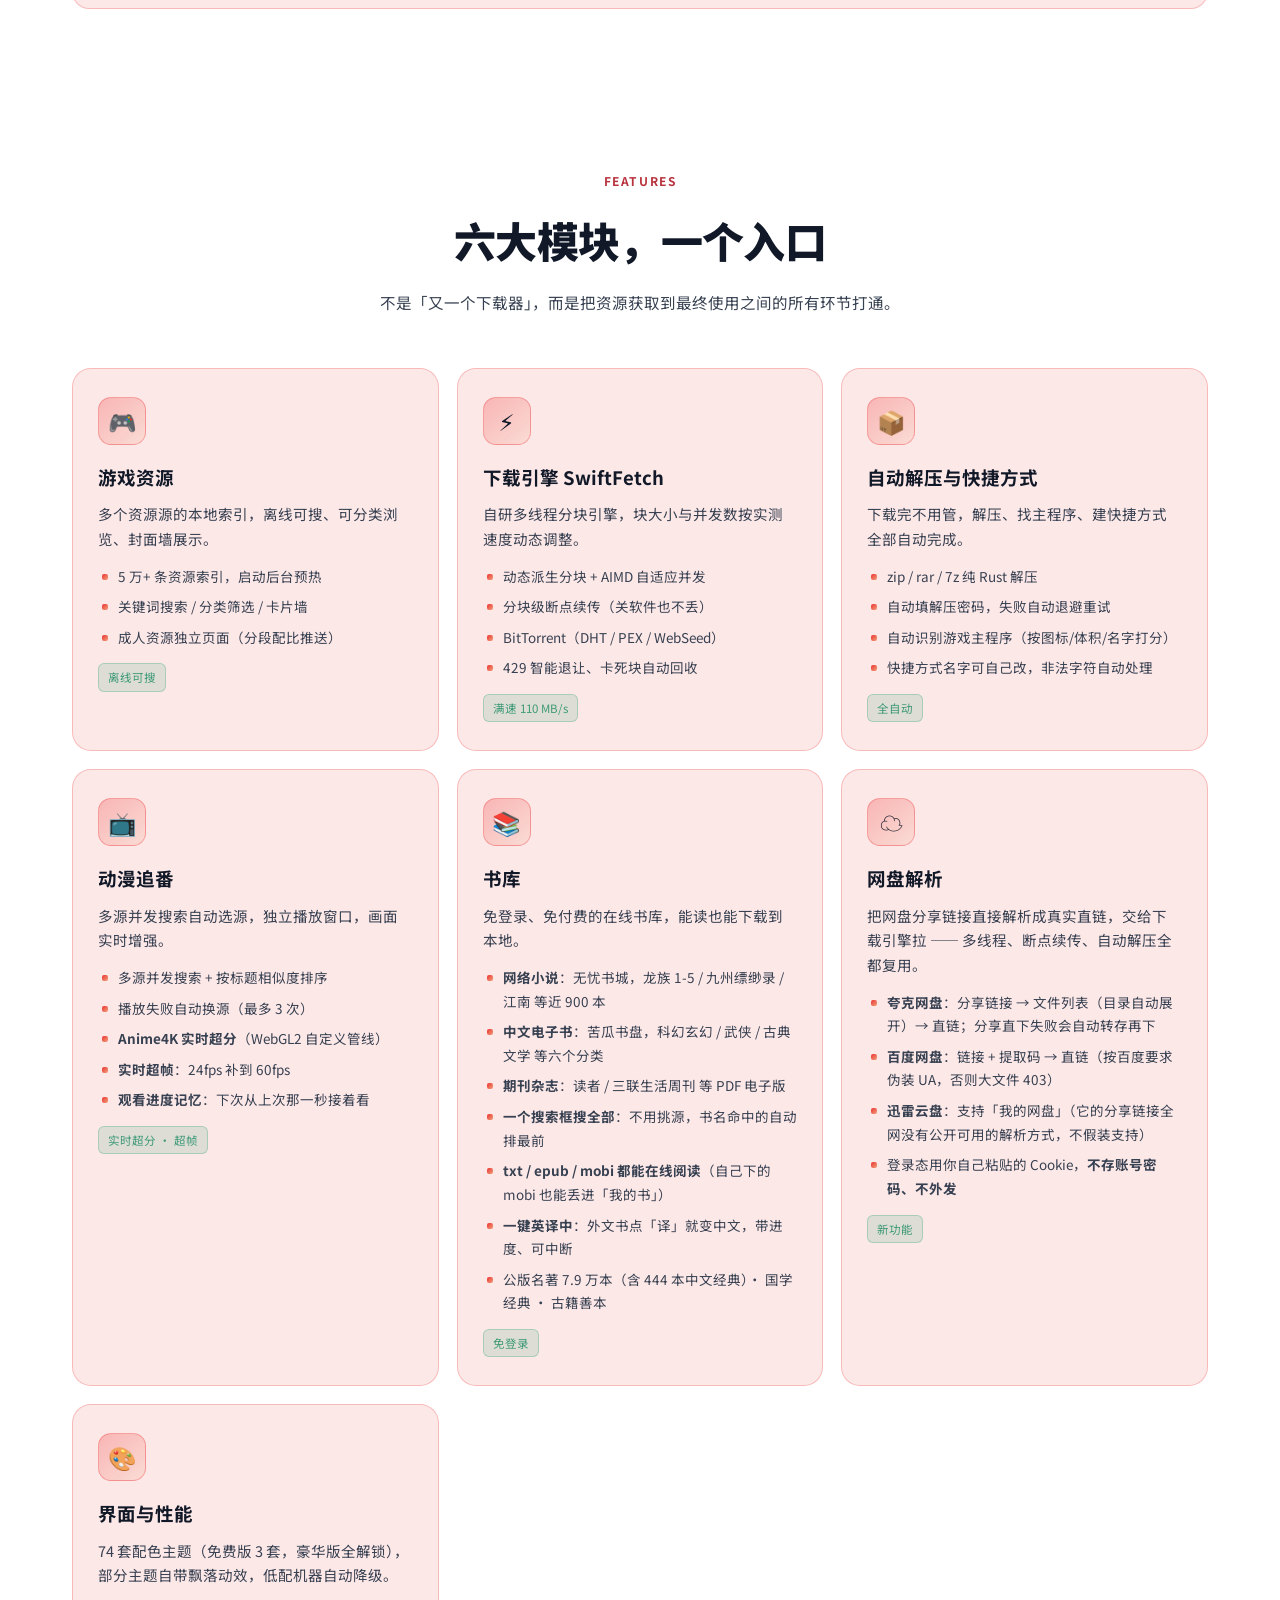
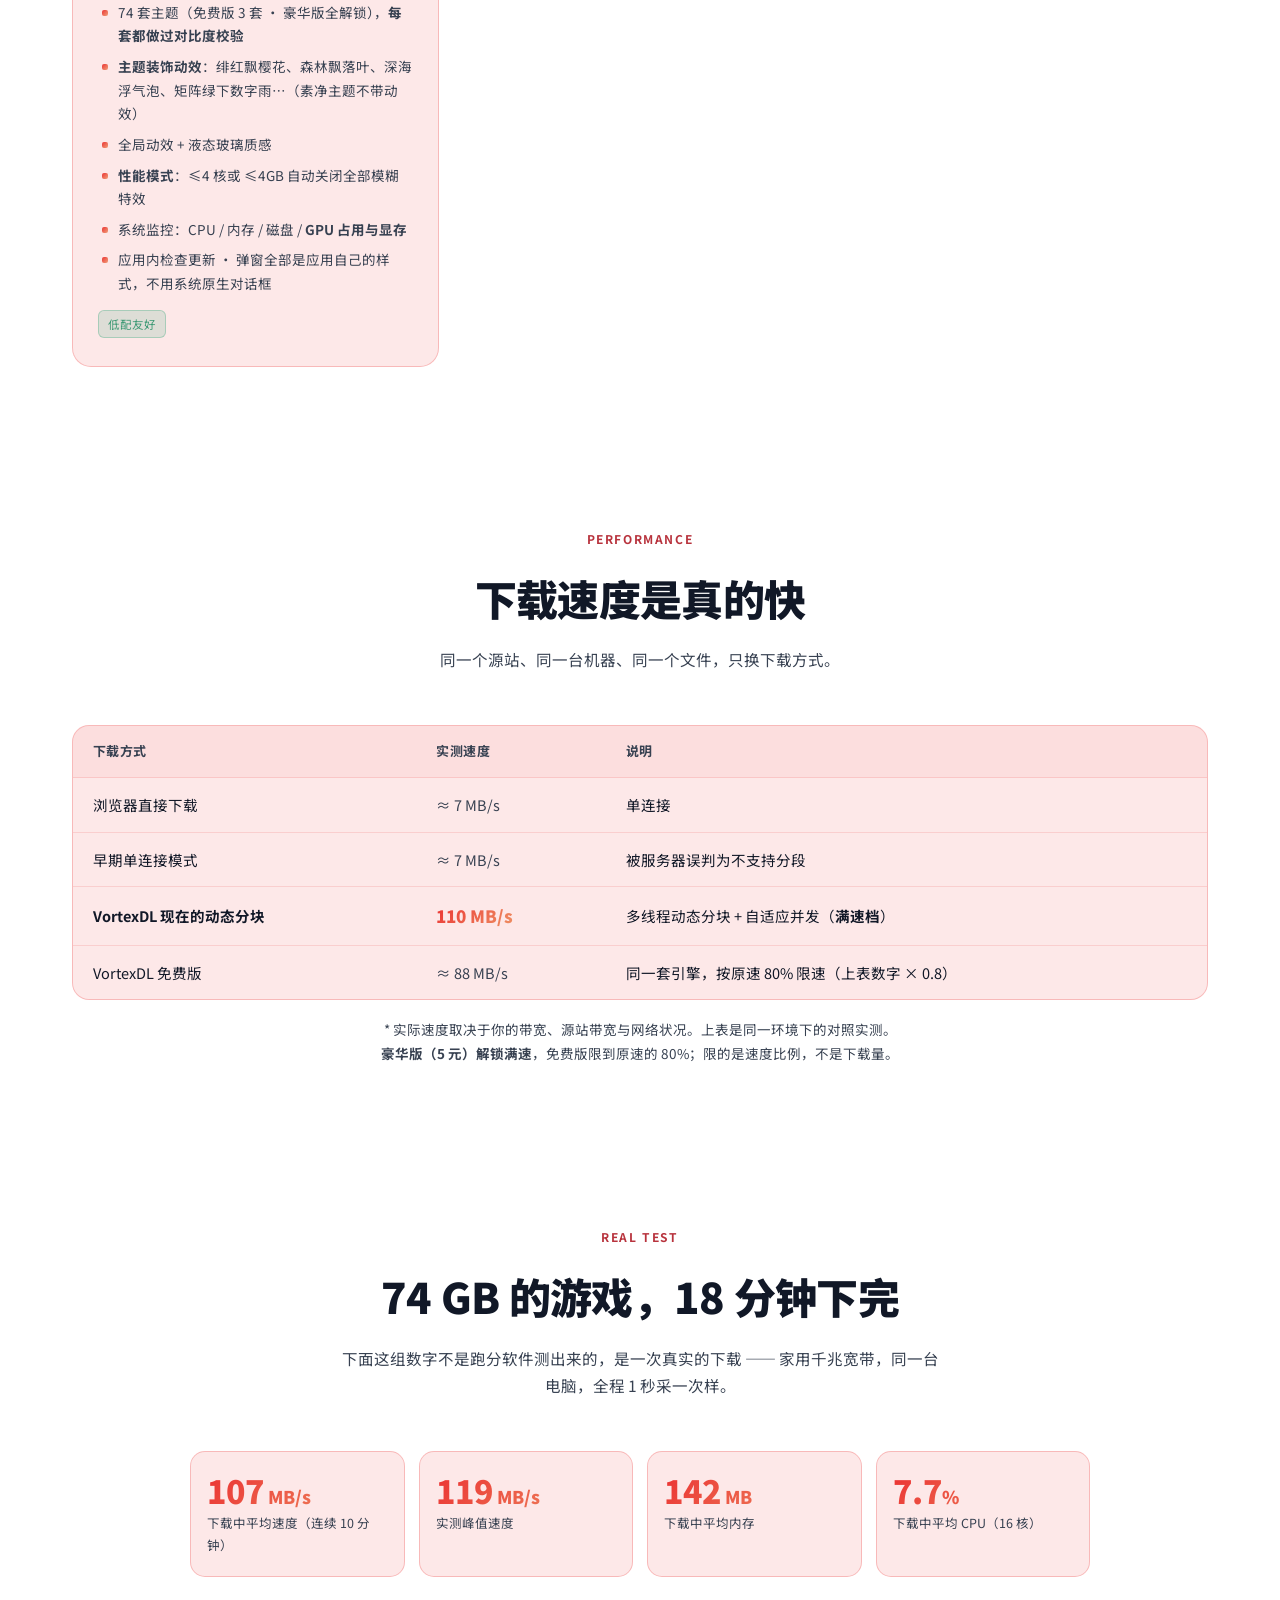
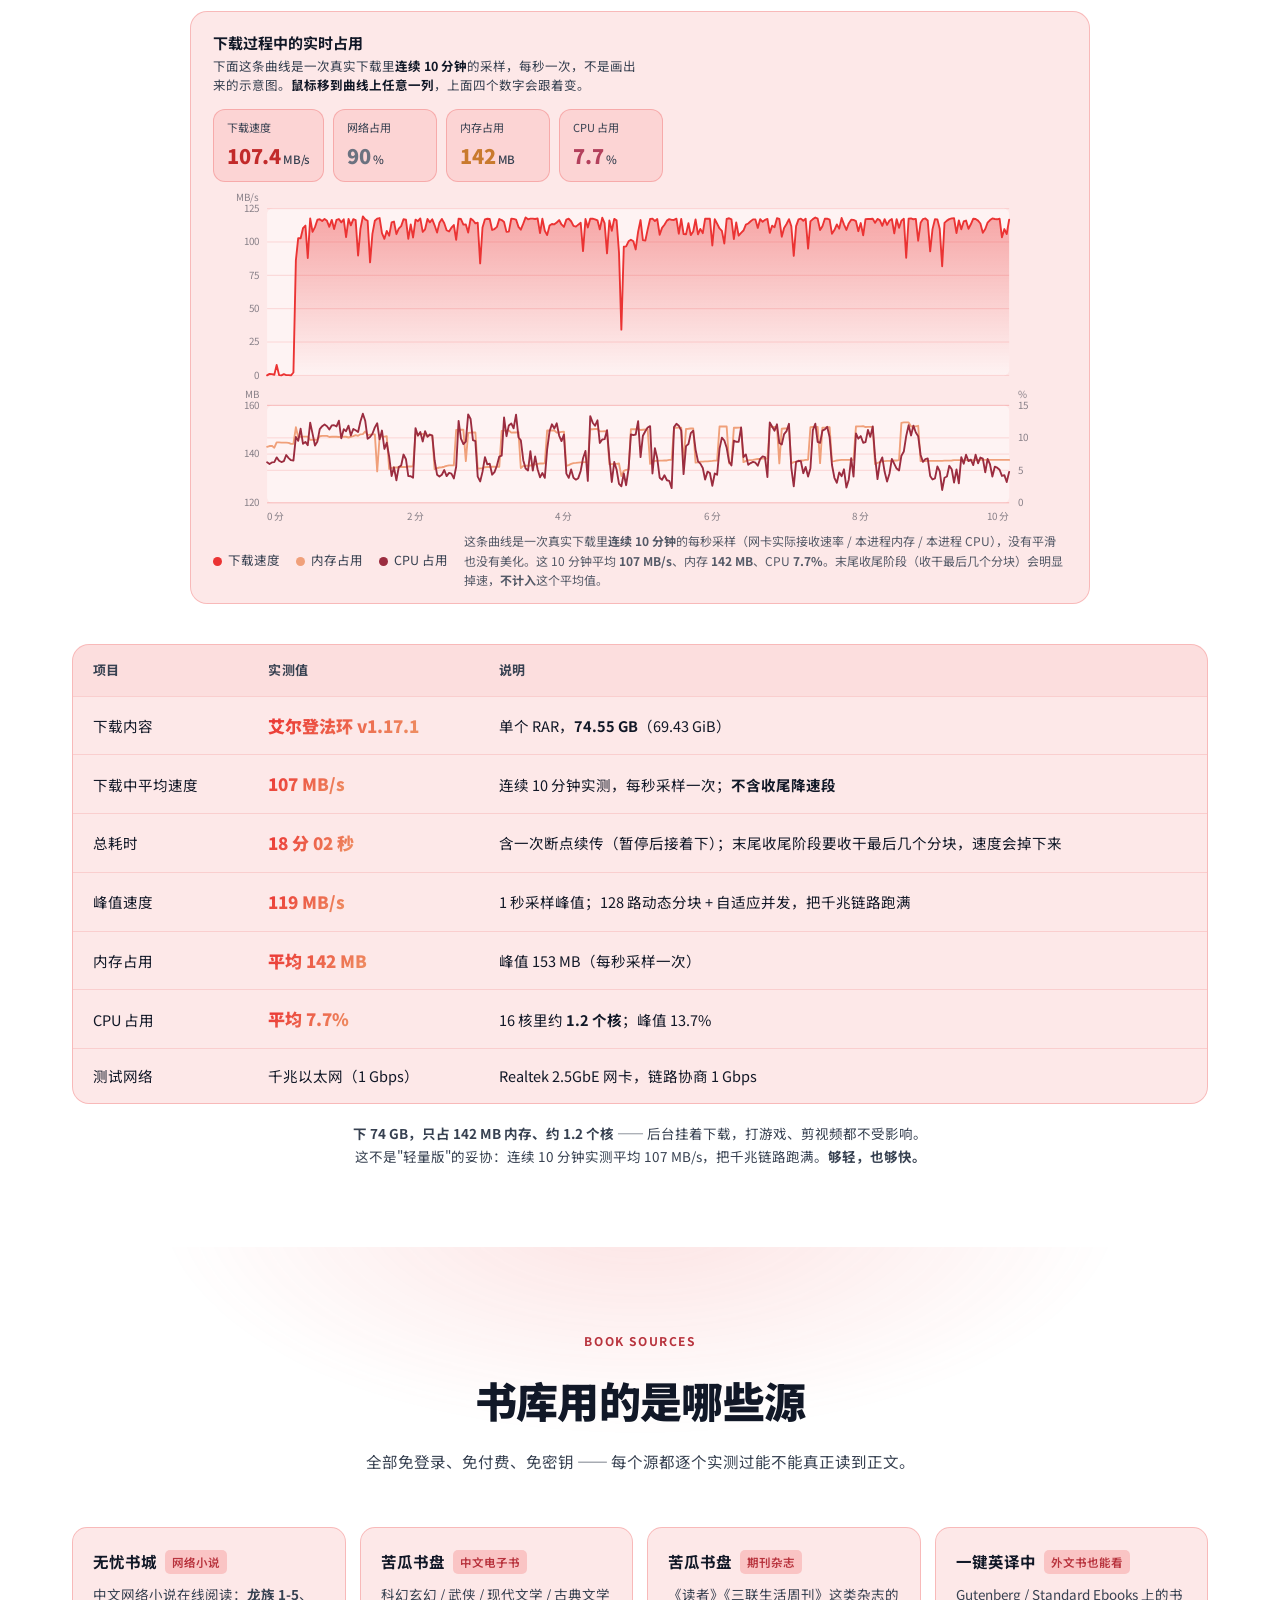
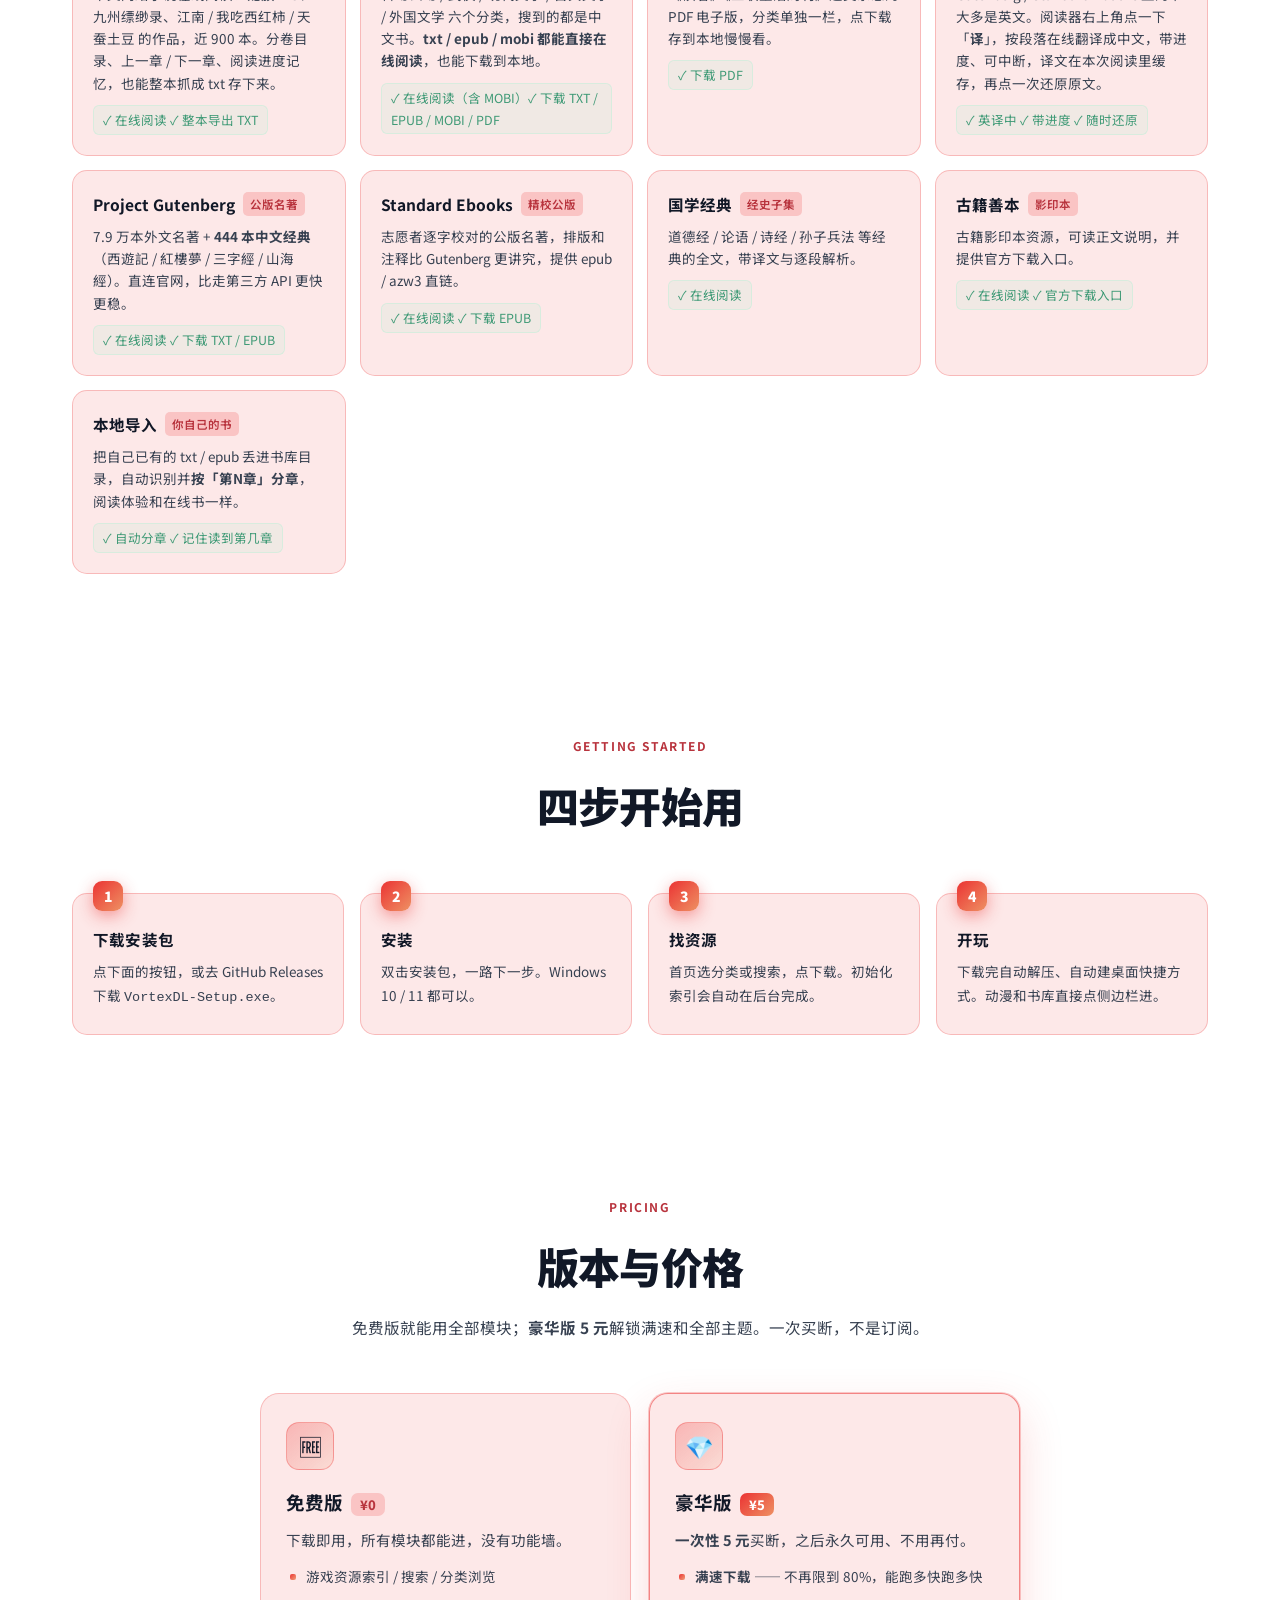
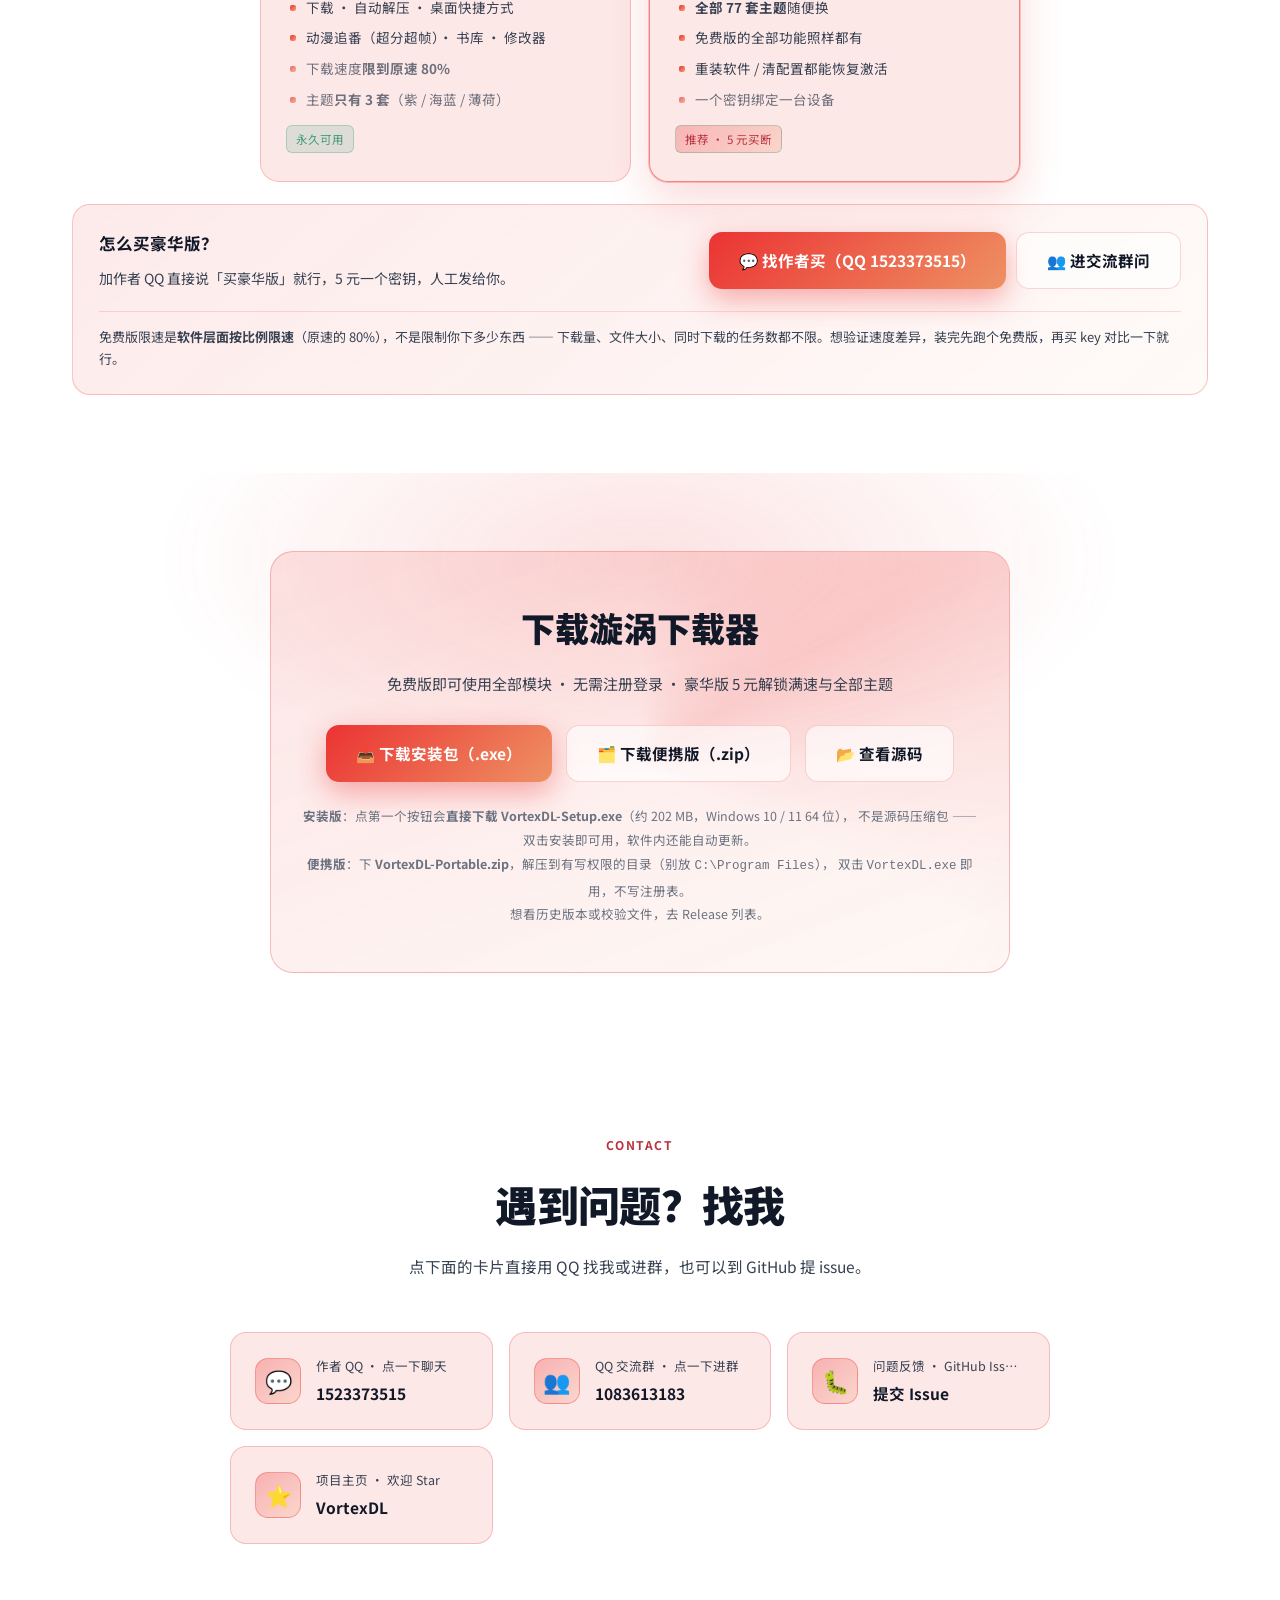
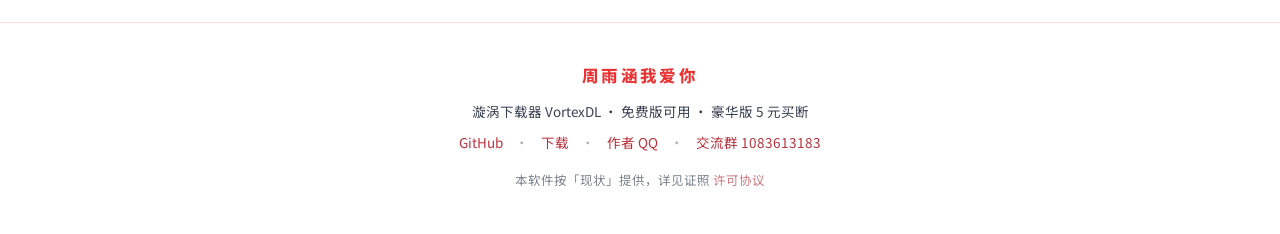
==== commit eab022c3: "官网版本徽章同步 v1.6.0" ====
--- a/docs/index.html
+++ b/docs/index.html
@@ -526,7 +526,7 @@
   <!-- ==================== Hero ==================== -->
   <section class="hero">
     <div class="wrap">
-      <span class="badge"><span class="dot"></span><span id="vx-badge-ver">v1.5.1</span> 正式版 · Windows 10 / 11 · 免费版可用，豪华版 5 元</span>
+      <span class="badge"><span class="dot"></span><span id="vx-badge-ver">v1.6.0</span> 正式版 · Windows 10 / 11 · 免费版可用，豪华版 5 元</span>
       <h1>把「找资源」到「开始玩」<br><span class="grad">全部压缩成一次点击</span></h1>
       <p class="lead">
         多源游戏资源索引 · 自研多线程下载引擎（满速实测 <b>110 MB/s</b>）· 自动解压与快捷方式 ·
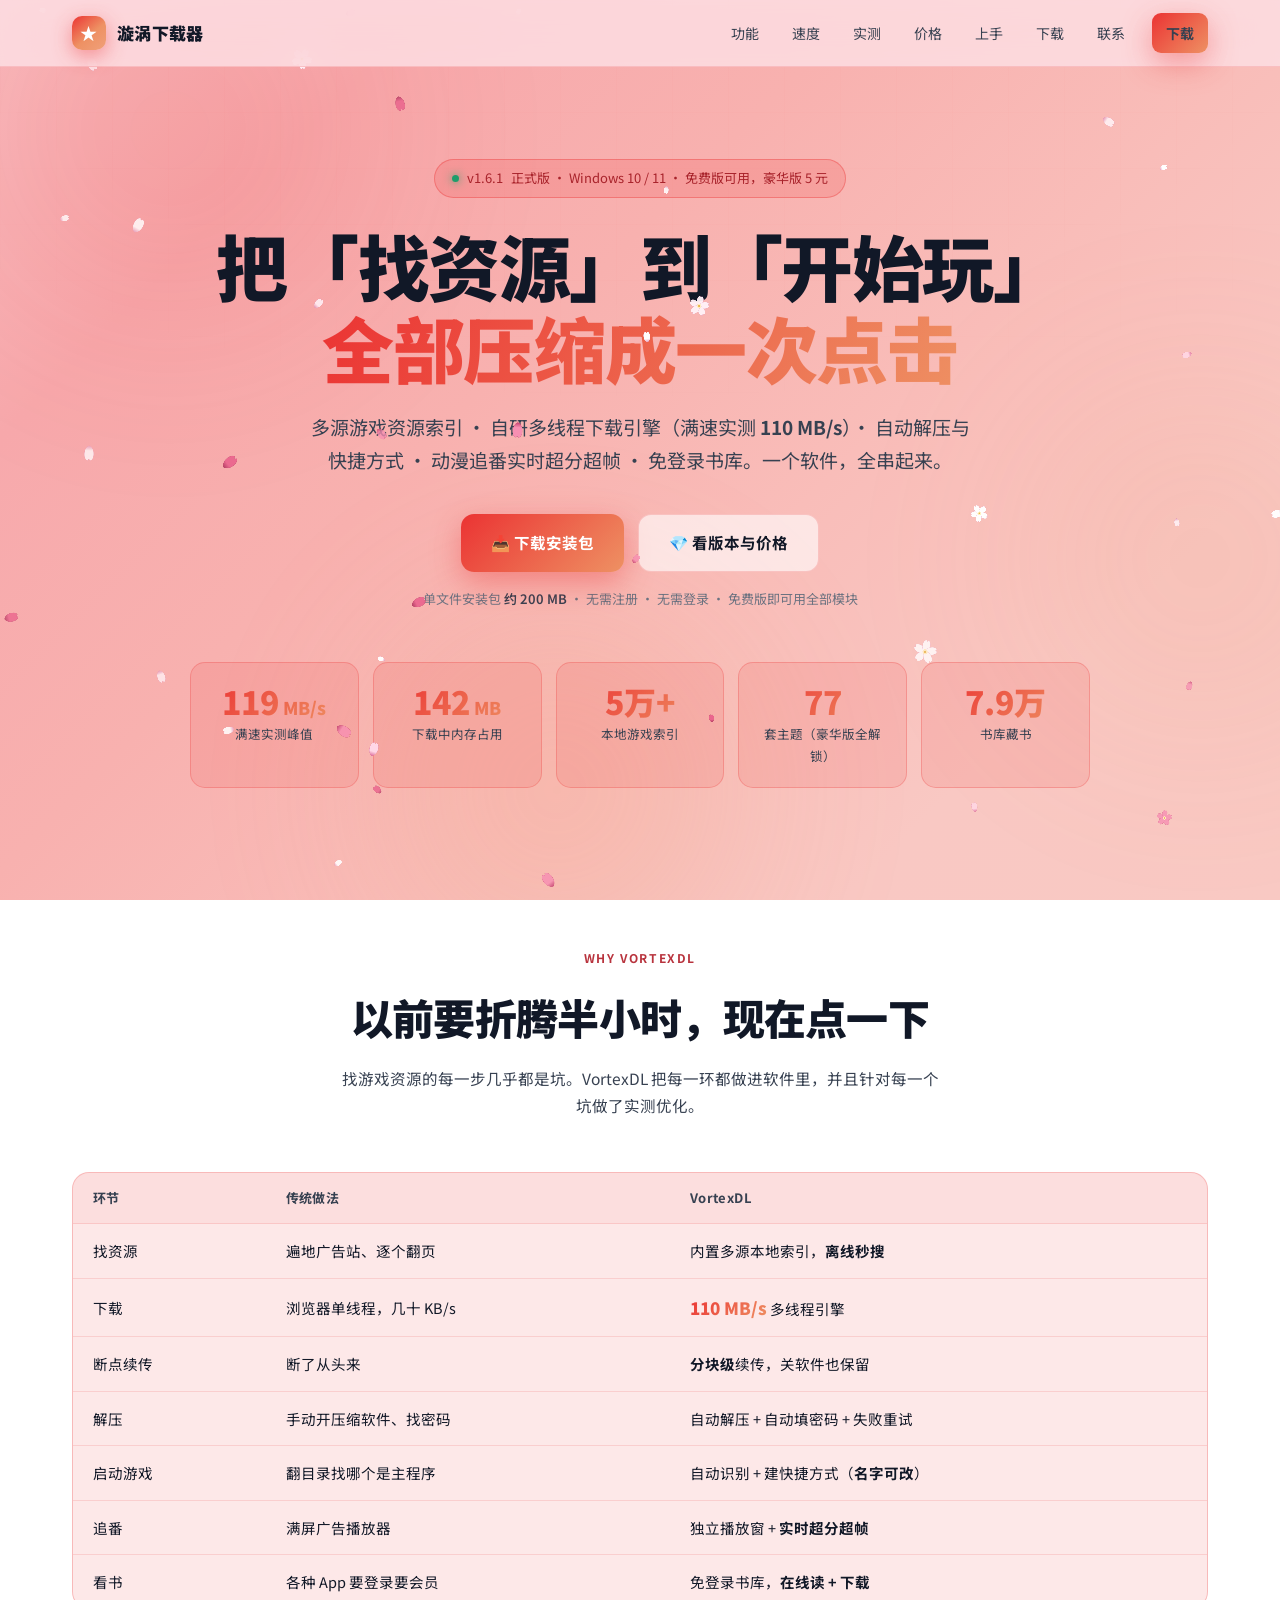
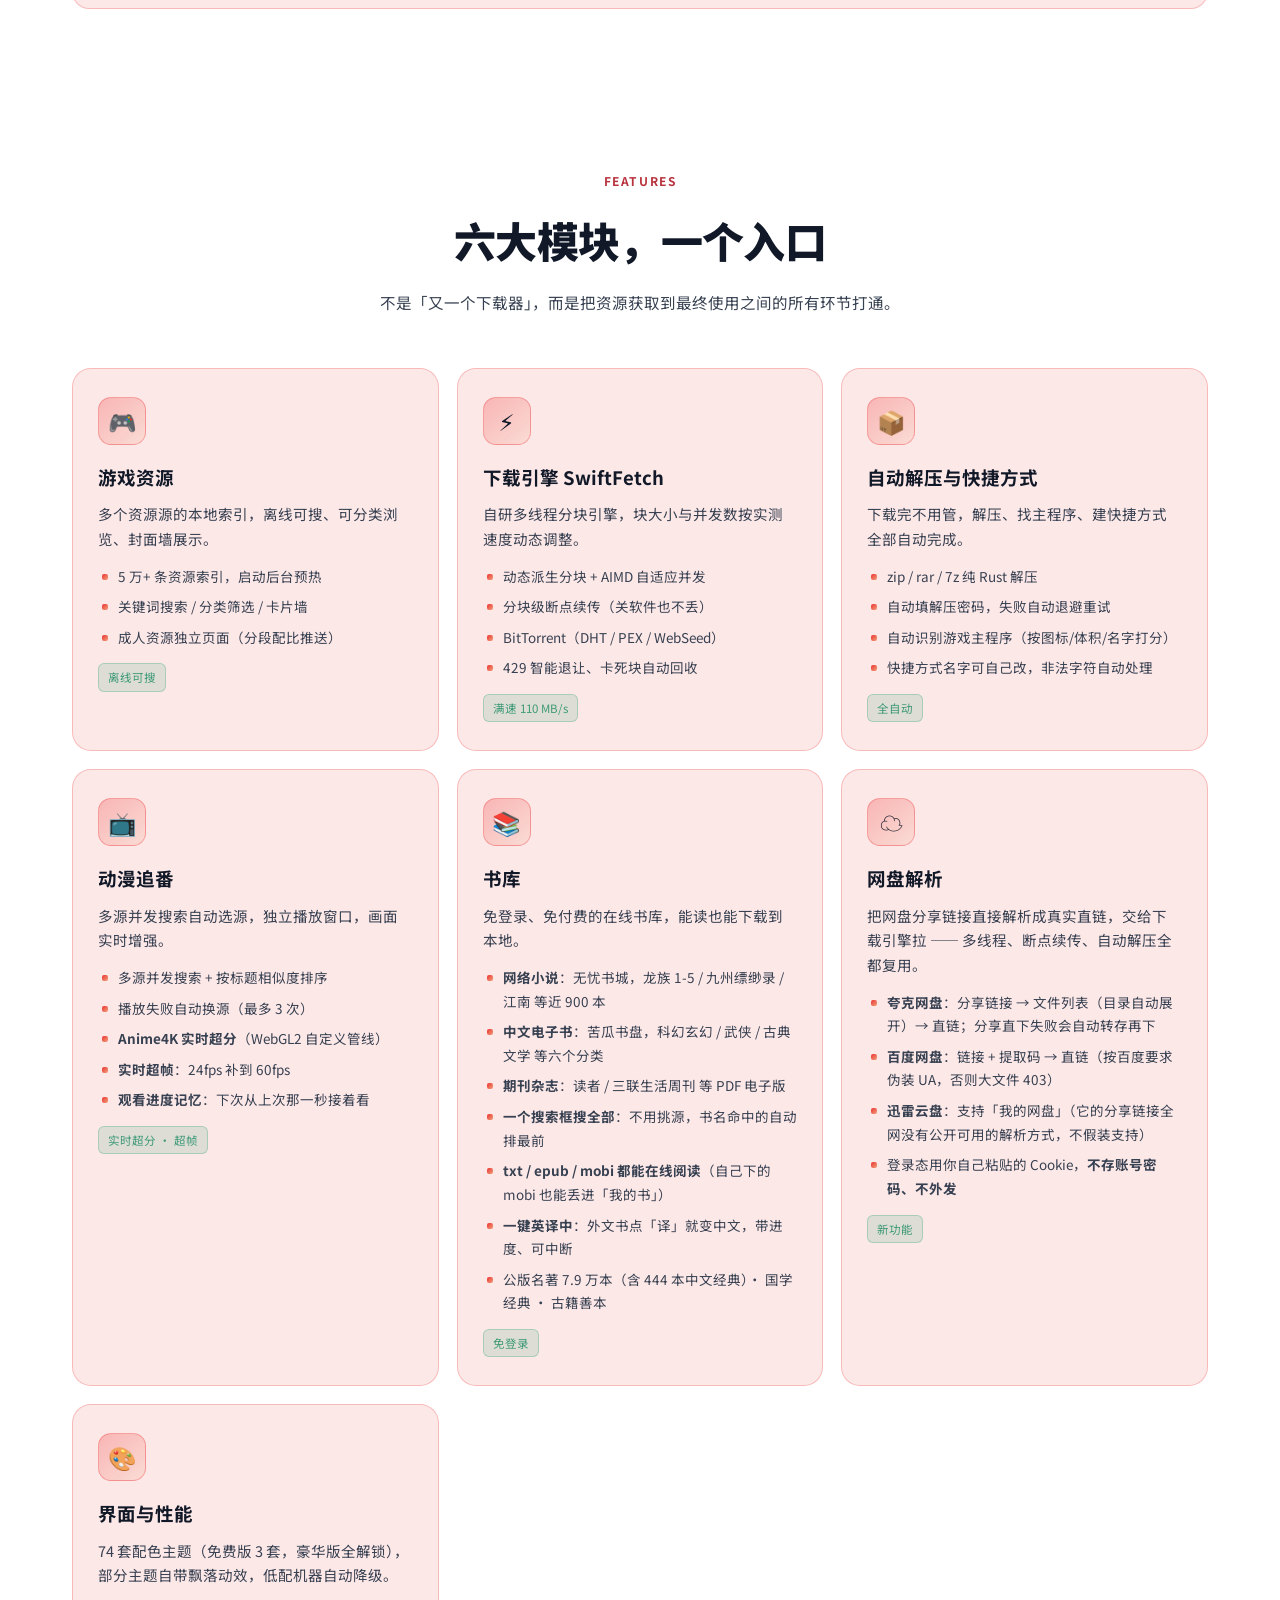
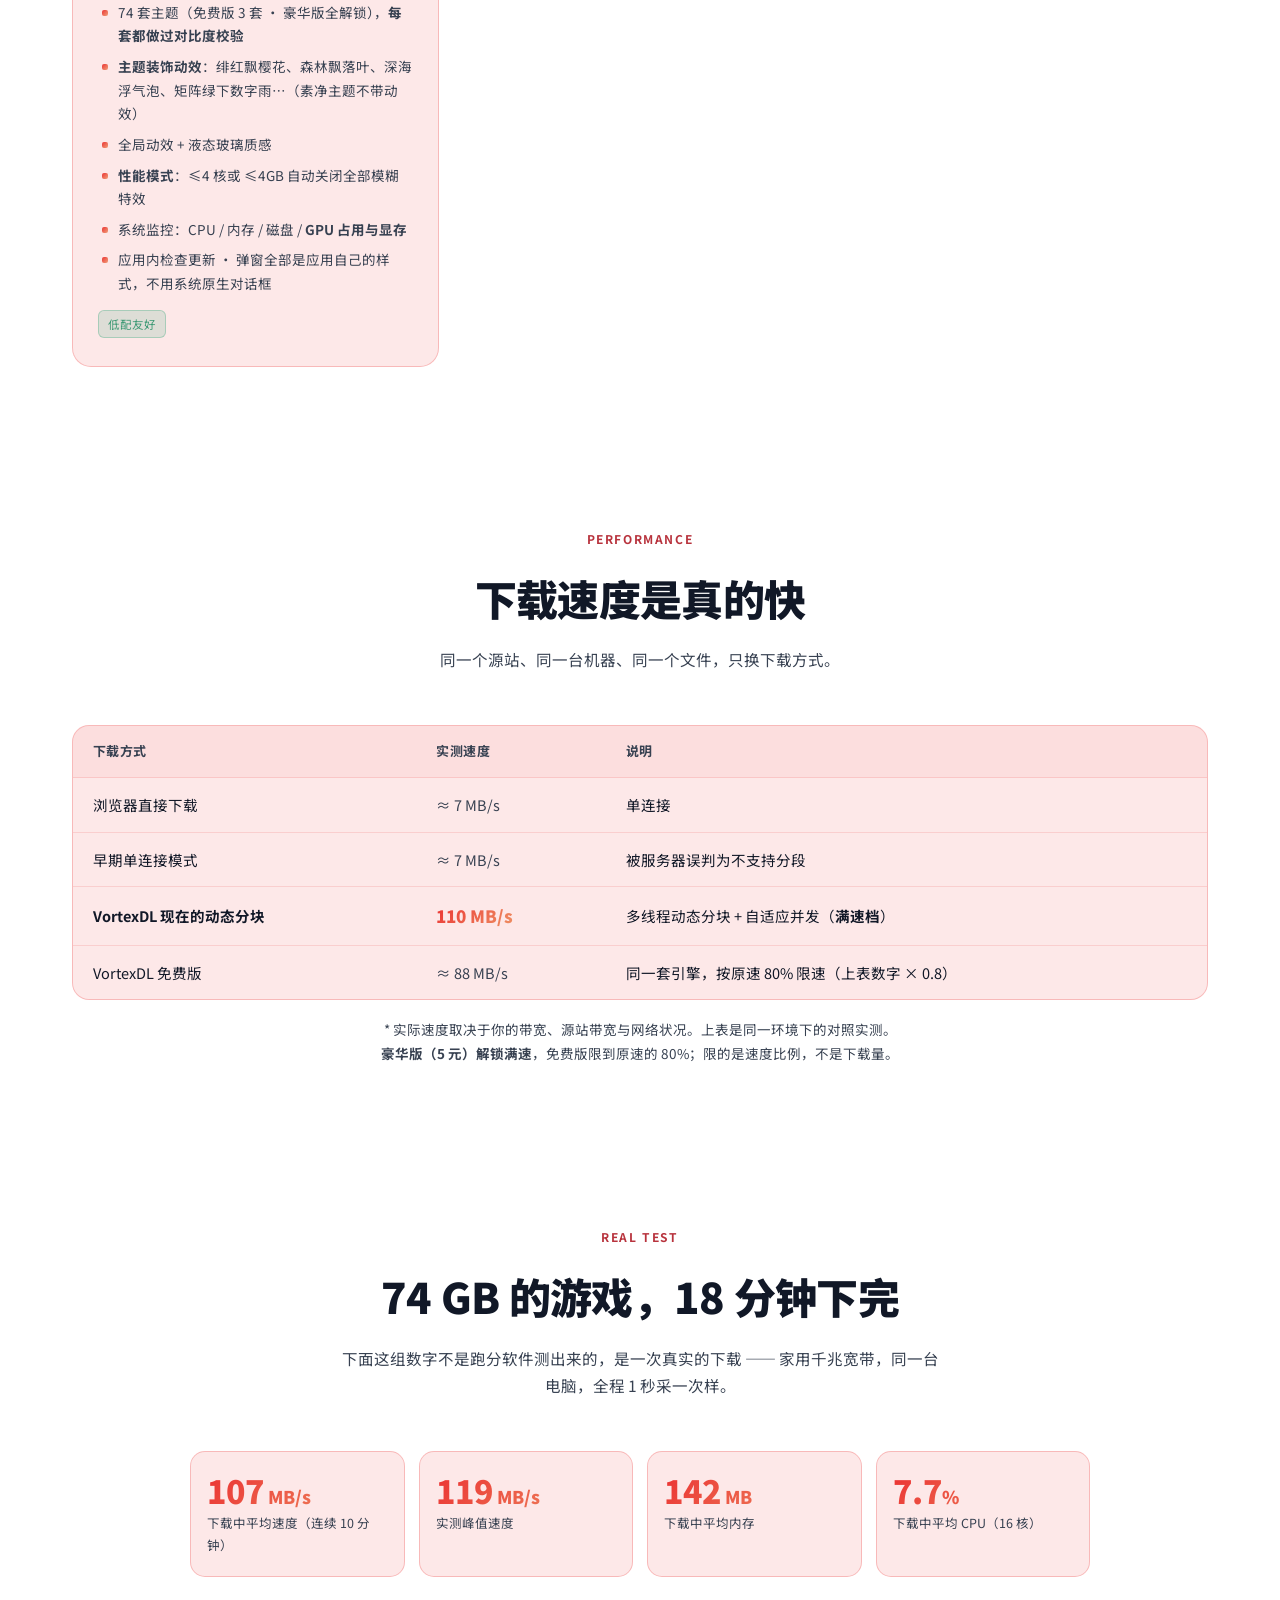
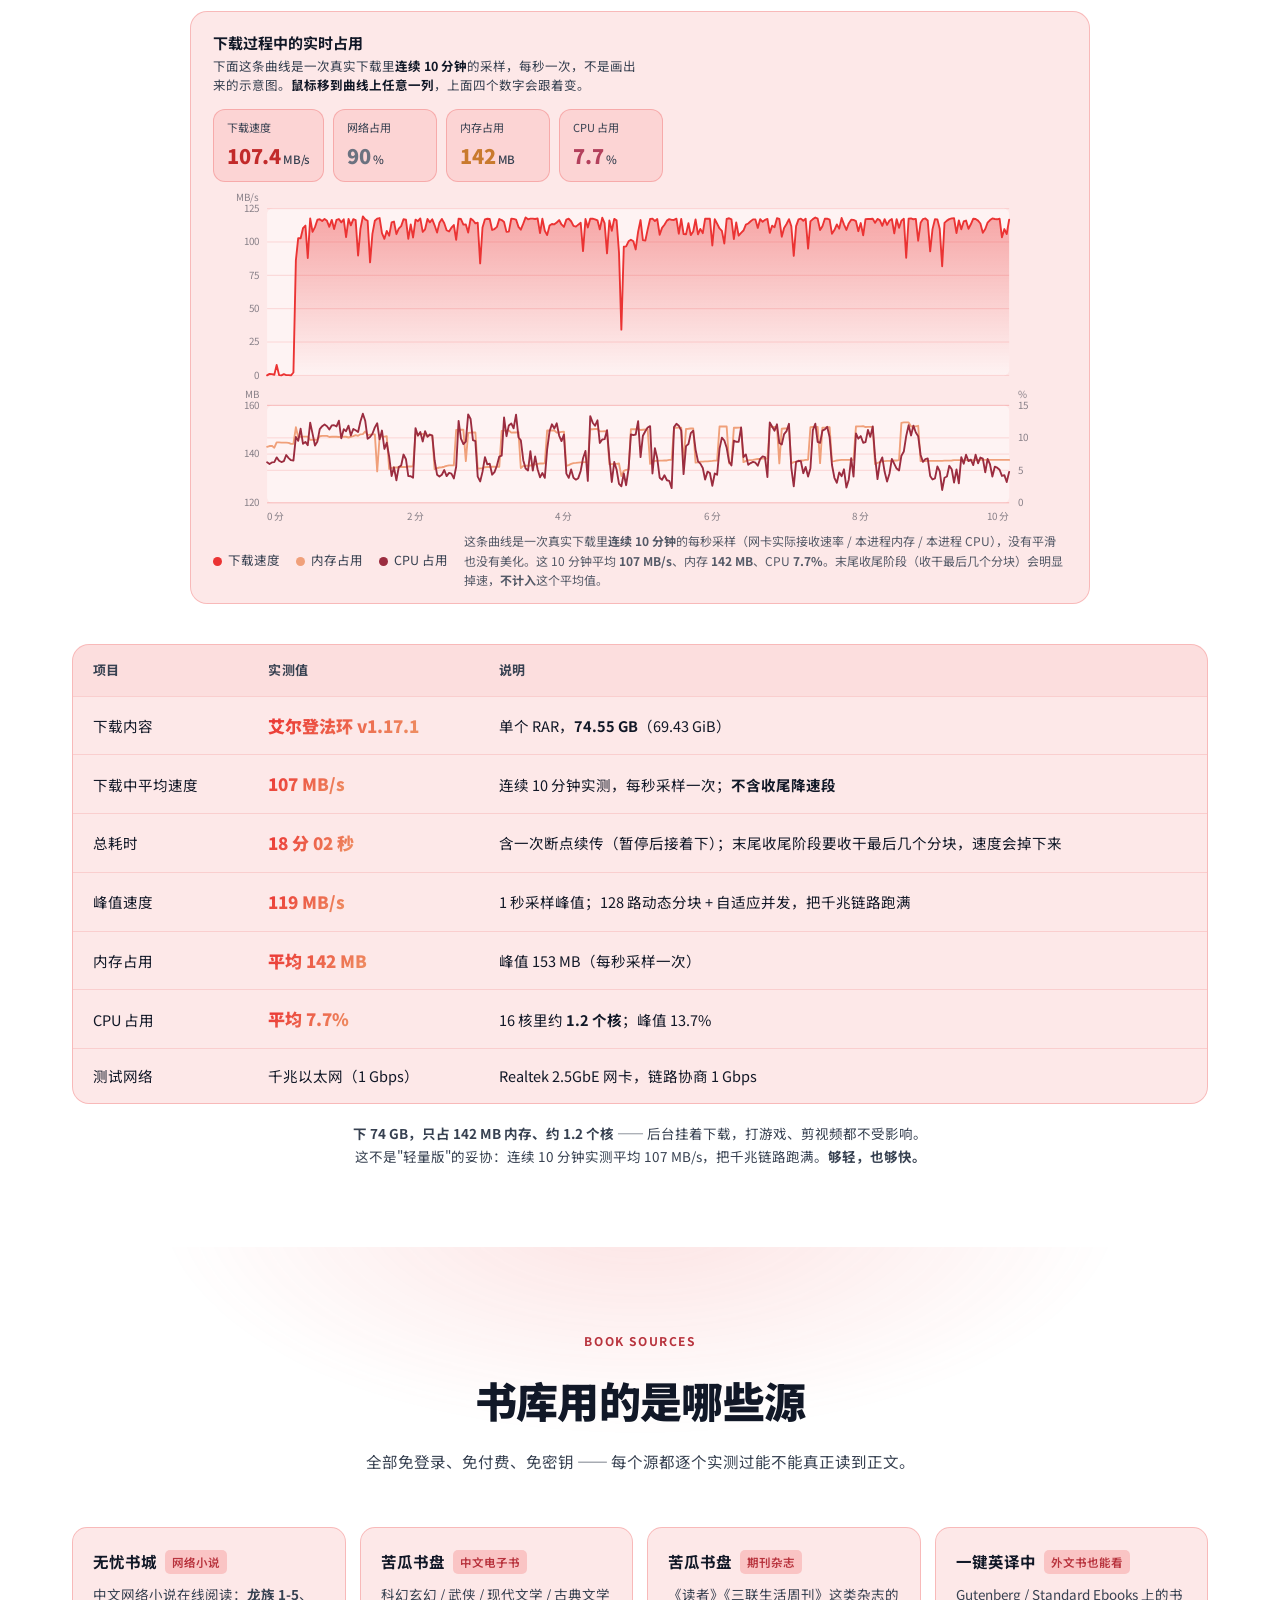
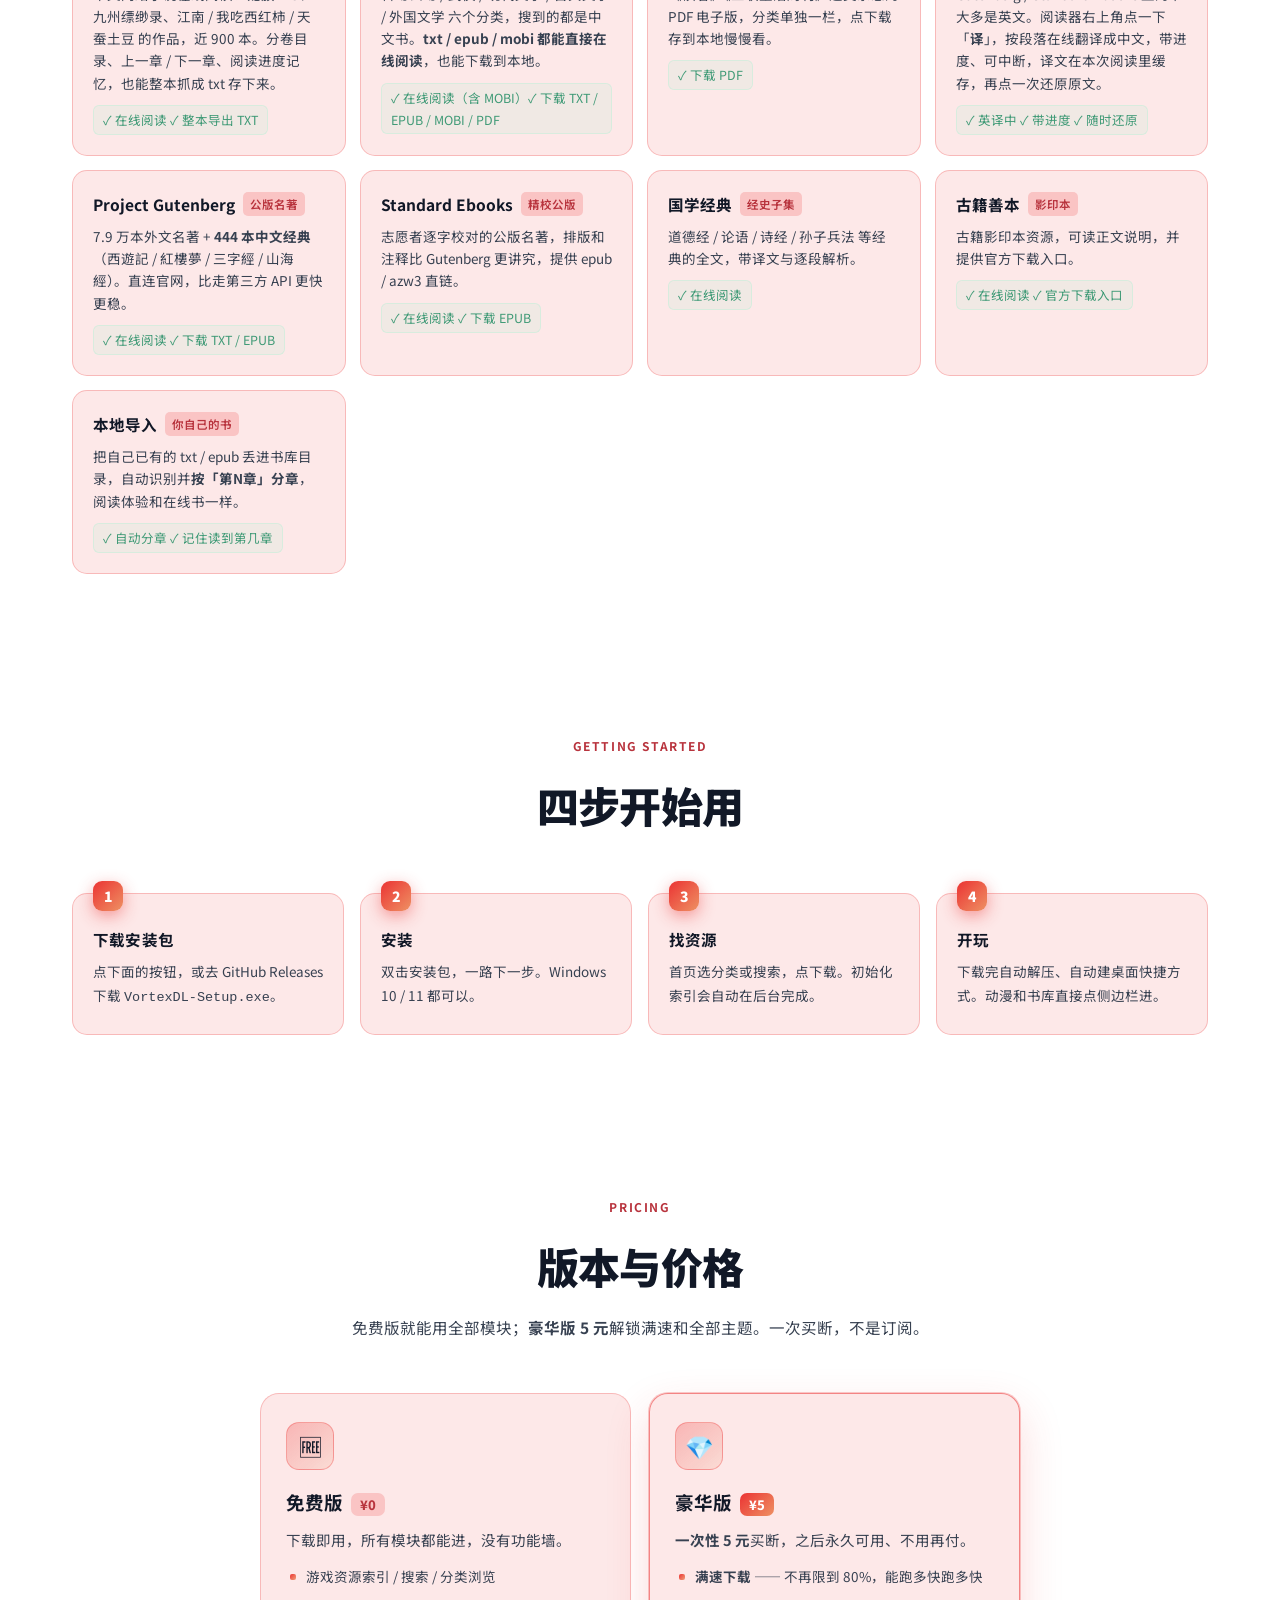
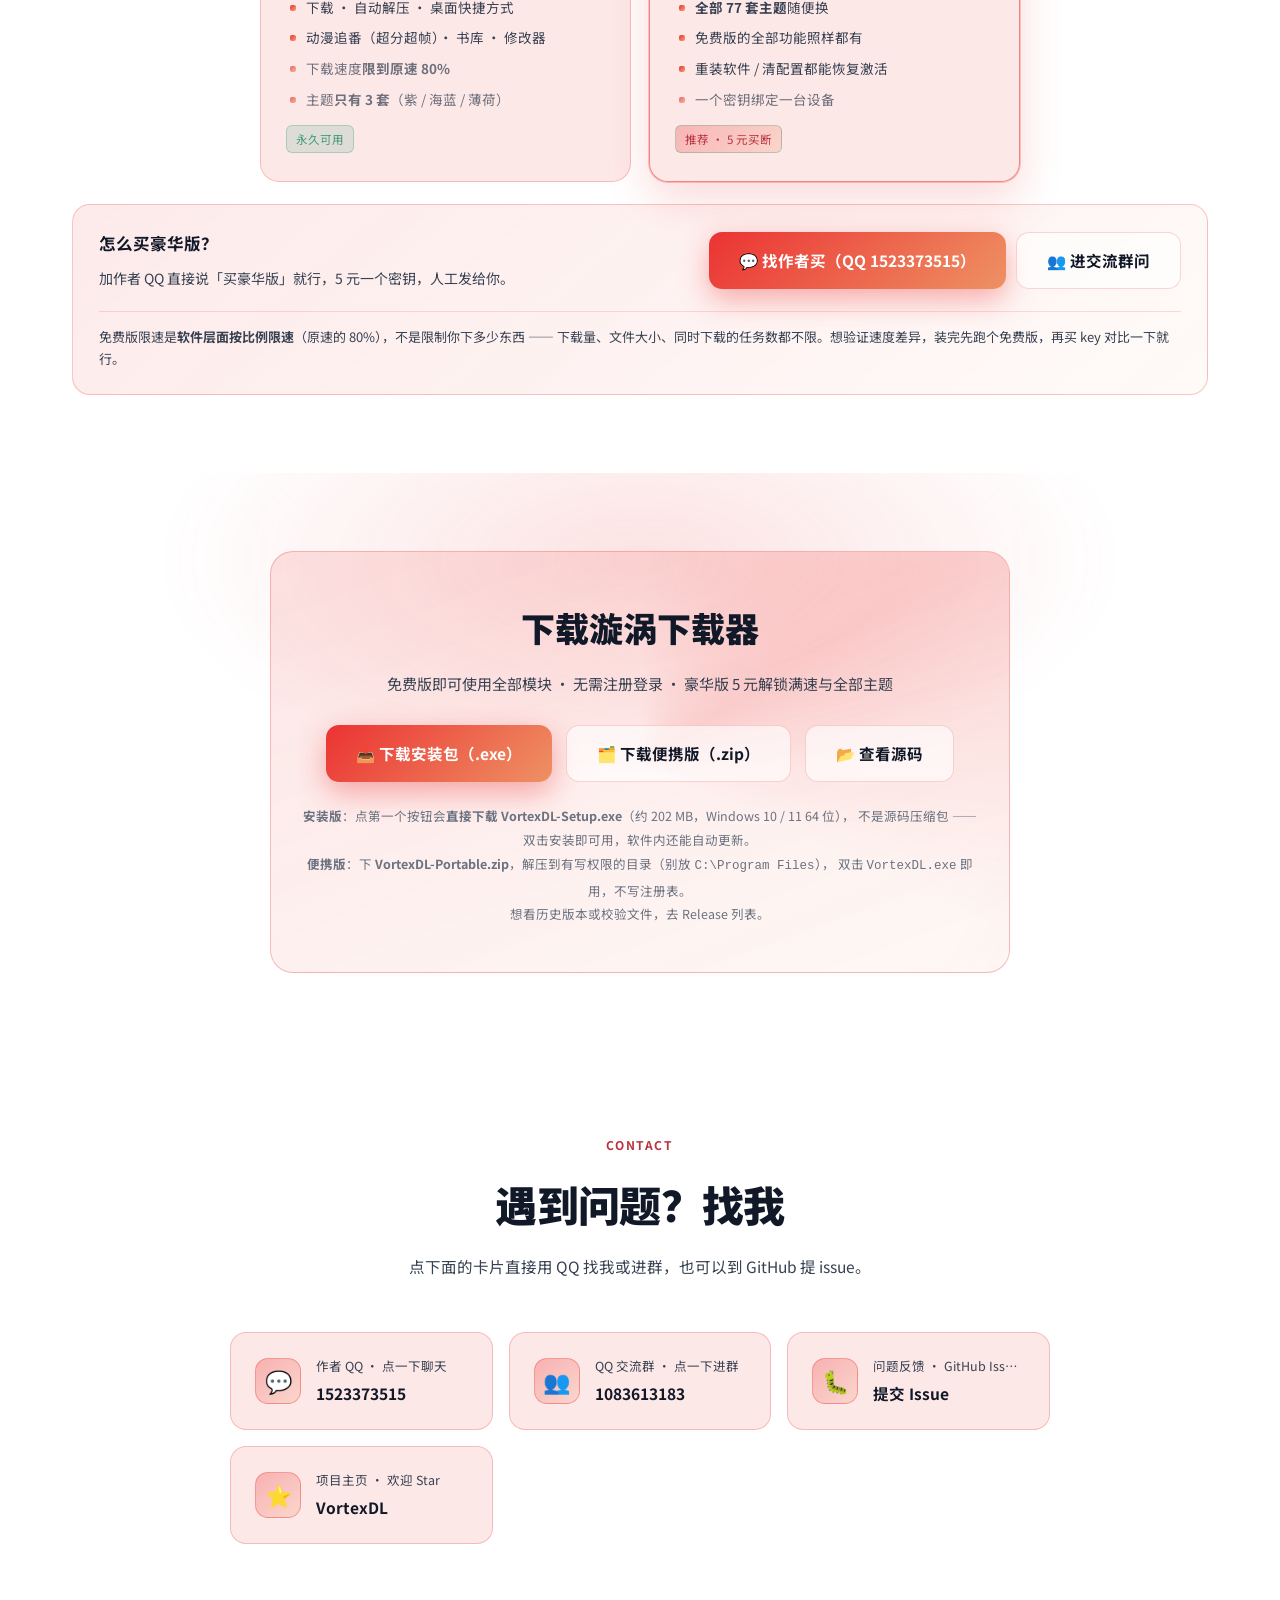
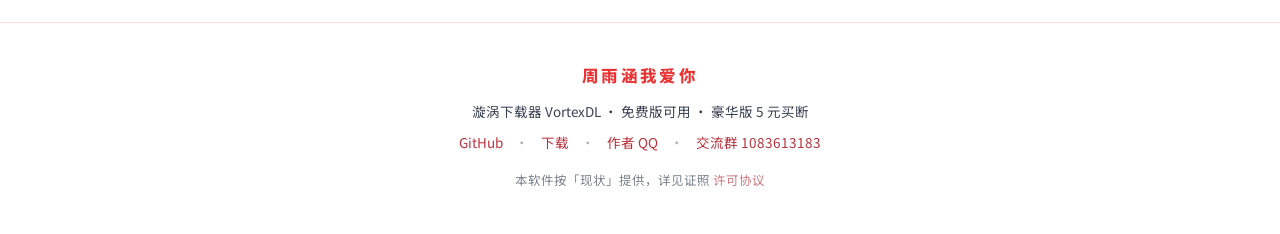
==== commit 4911deb4: "官网版本徽章同步 v1.6.1" ====
--- a/docs/index.html
+++ b/docs/index.html
@@ -526,7 +526,7 @@
   <!-- ==================== Hero ==================== -->
   <section class="hero">
     <div class="wrap">
-      <span class="badge"><span class="dot"></span><span id="vx-badge-ver">v1.6.0</span> 正式版 · Windows 10 / 11 · 免费版可用，豪华版 5 元</span>
+      <span class="badge"><span class="dot"></span><span id="vx-badge-ver">v1.6.1</span> 正式版 · Windows 10 / 11 · 免费版可用，豪华版 5 元</span>
       <h1>把「找资源」到「开始玩」<br><span class="grad">全部压缩成一次点击</span></h1>
       <p class="lead">
         多源游戏资源索引 · 自研多线程下载引擎（满速实测 <b>110 MB/s</b>）· 自动解压与快捷方式 ·
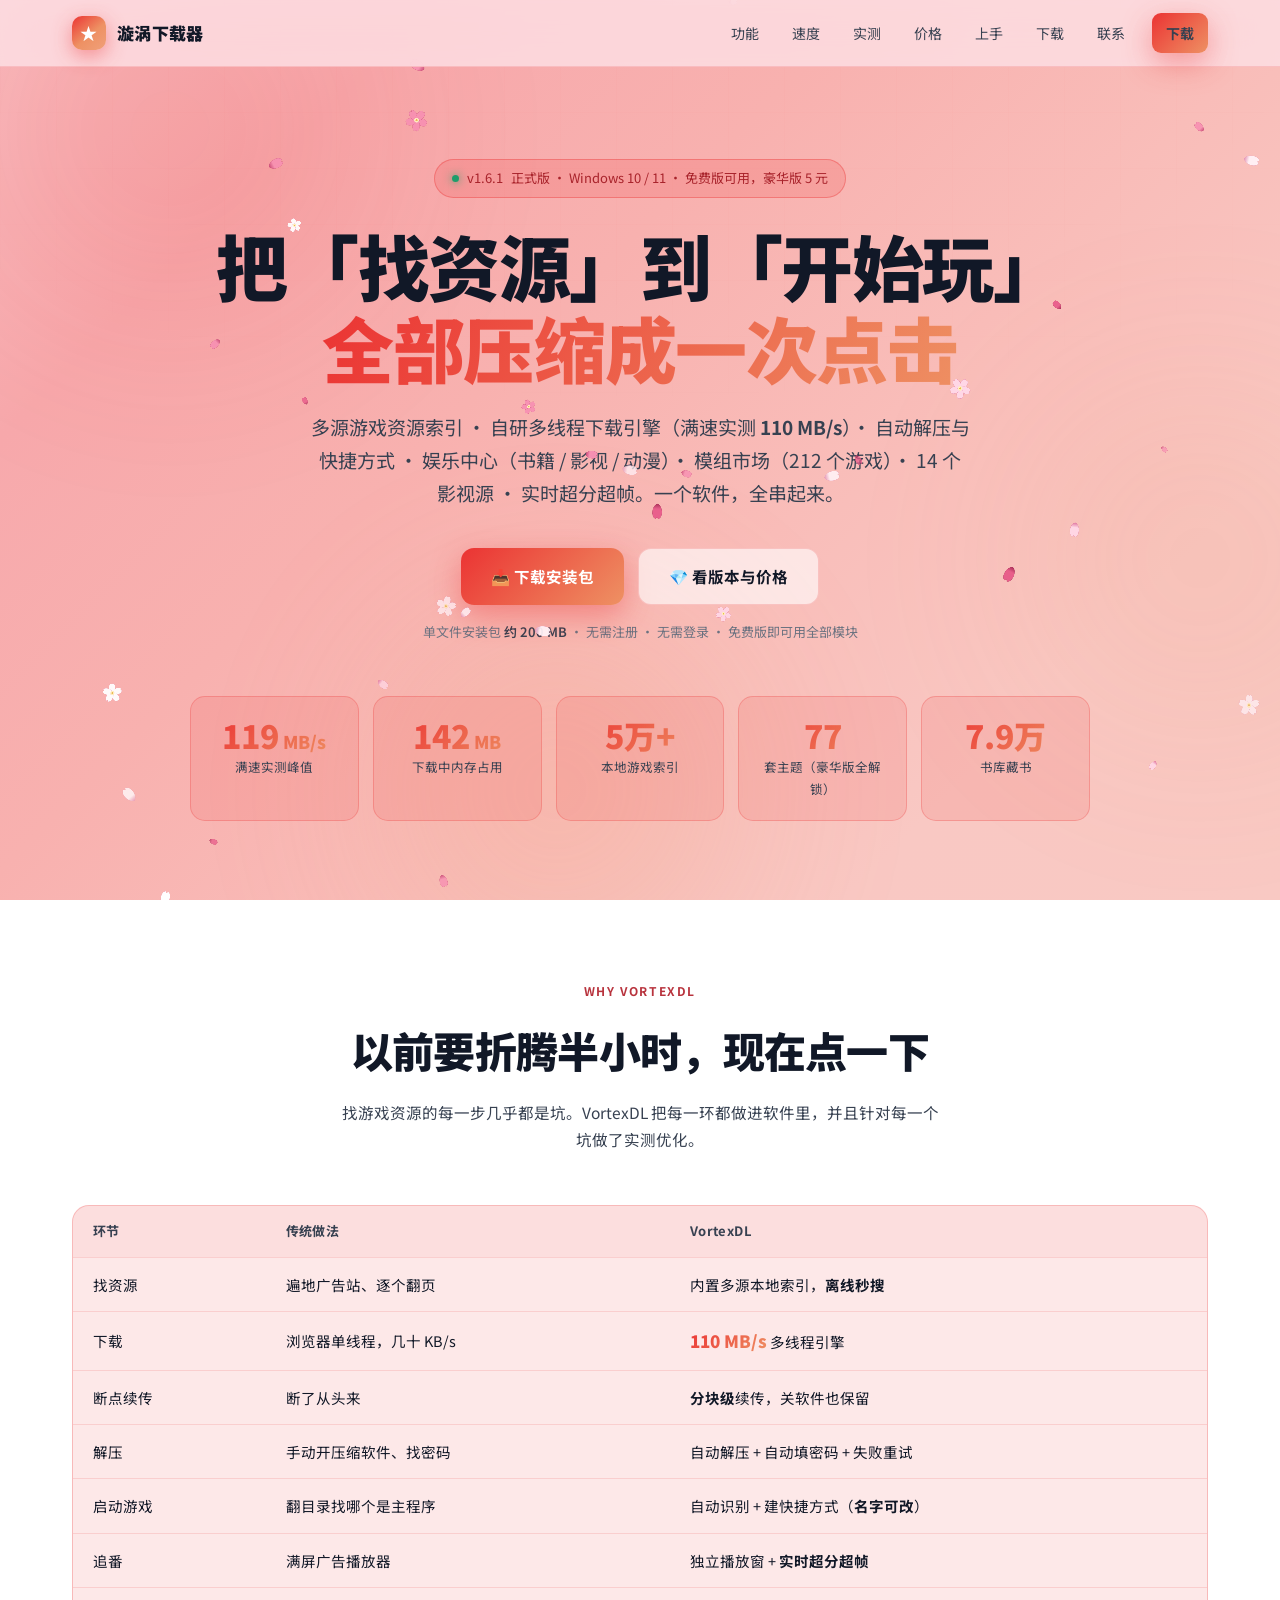
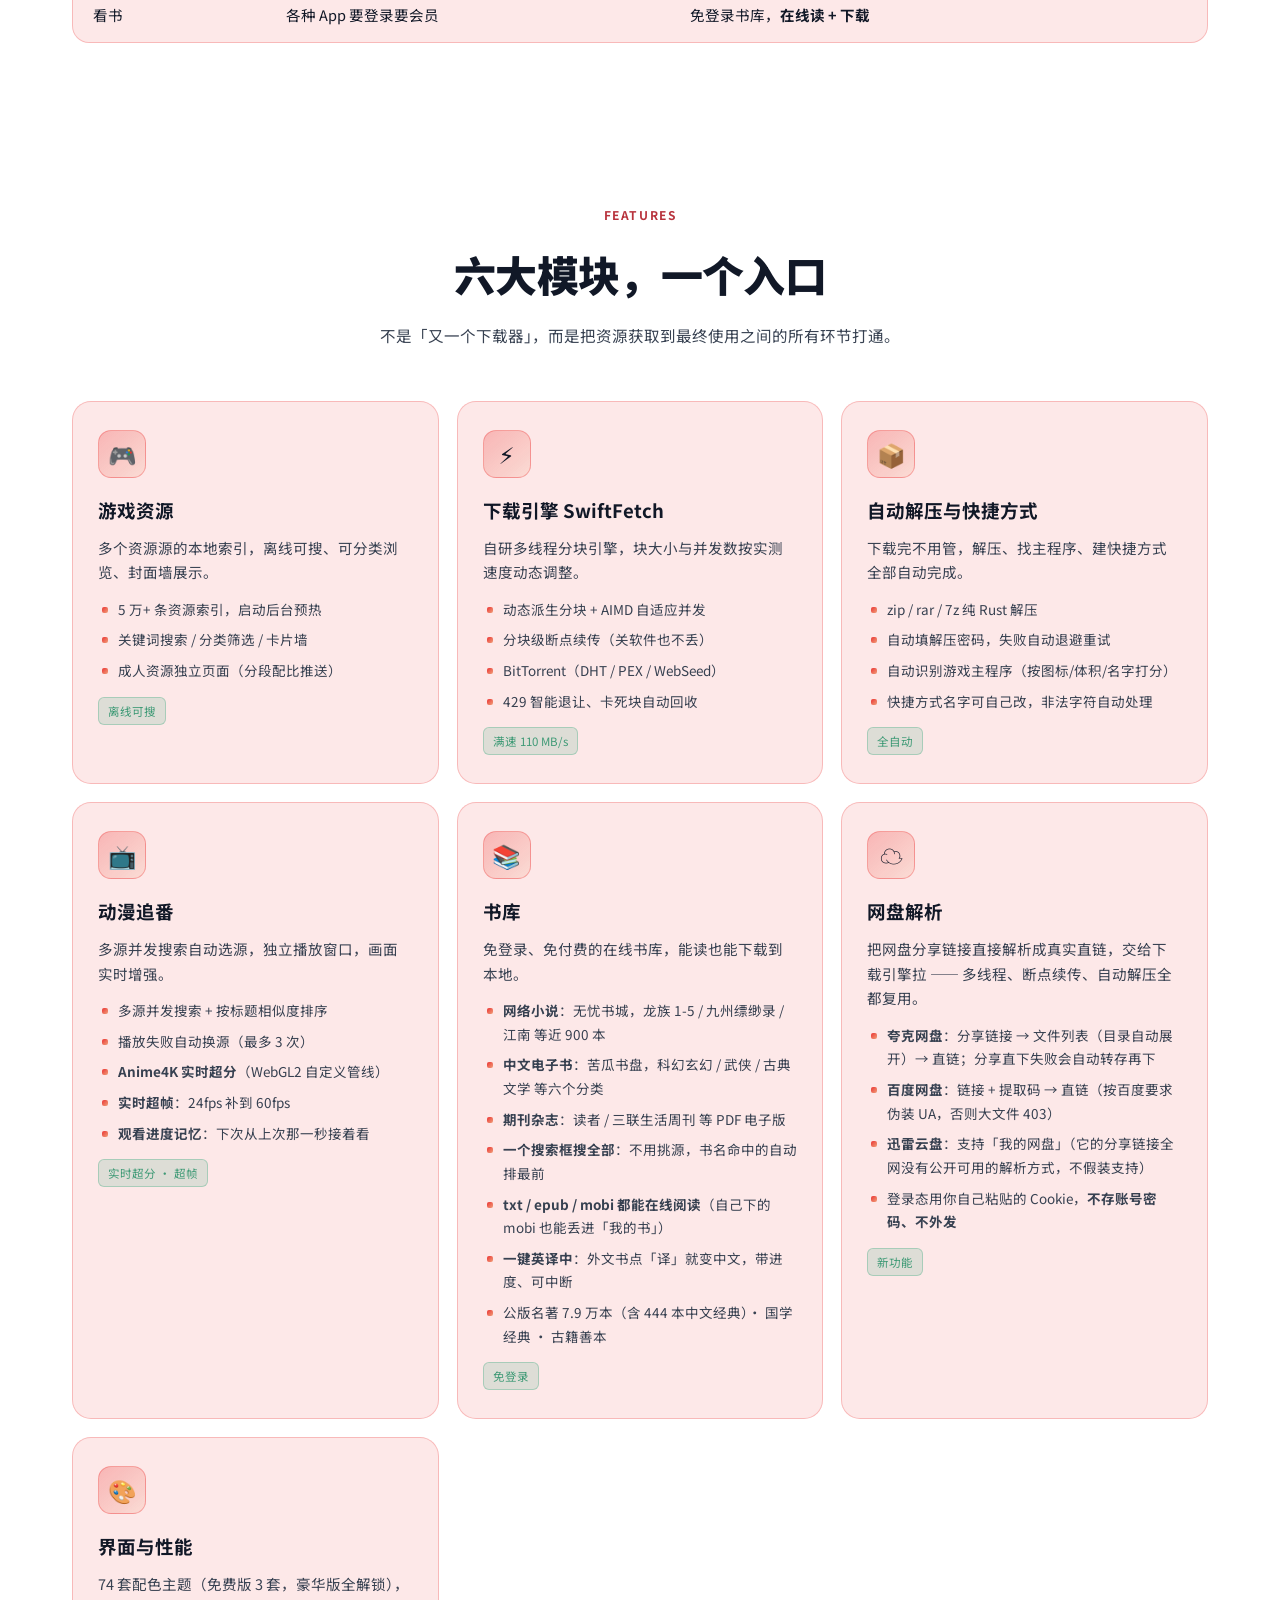
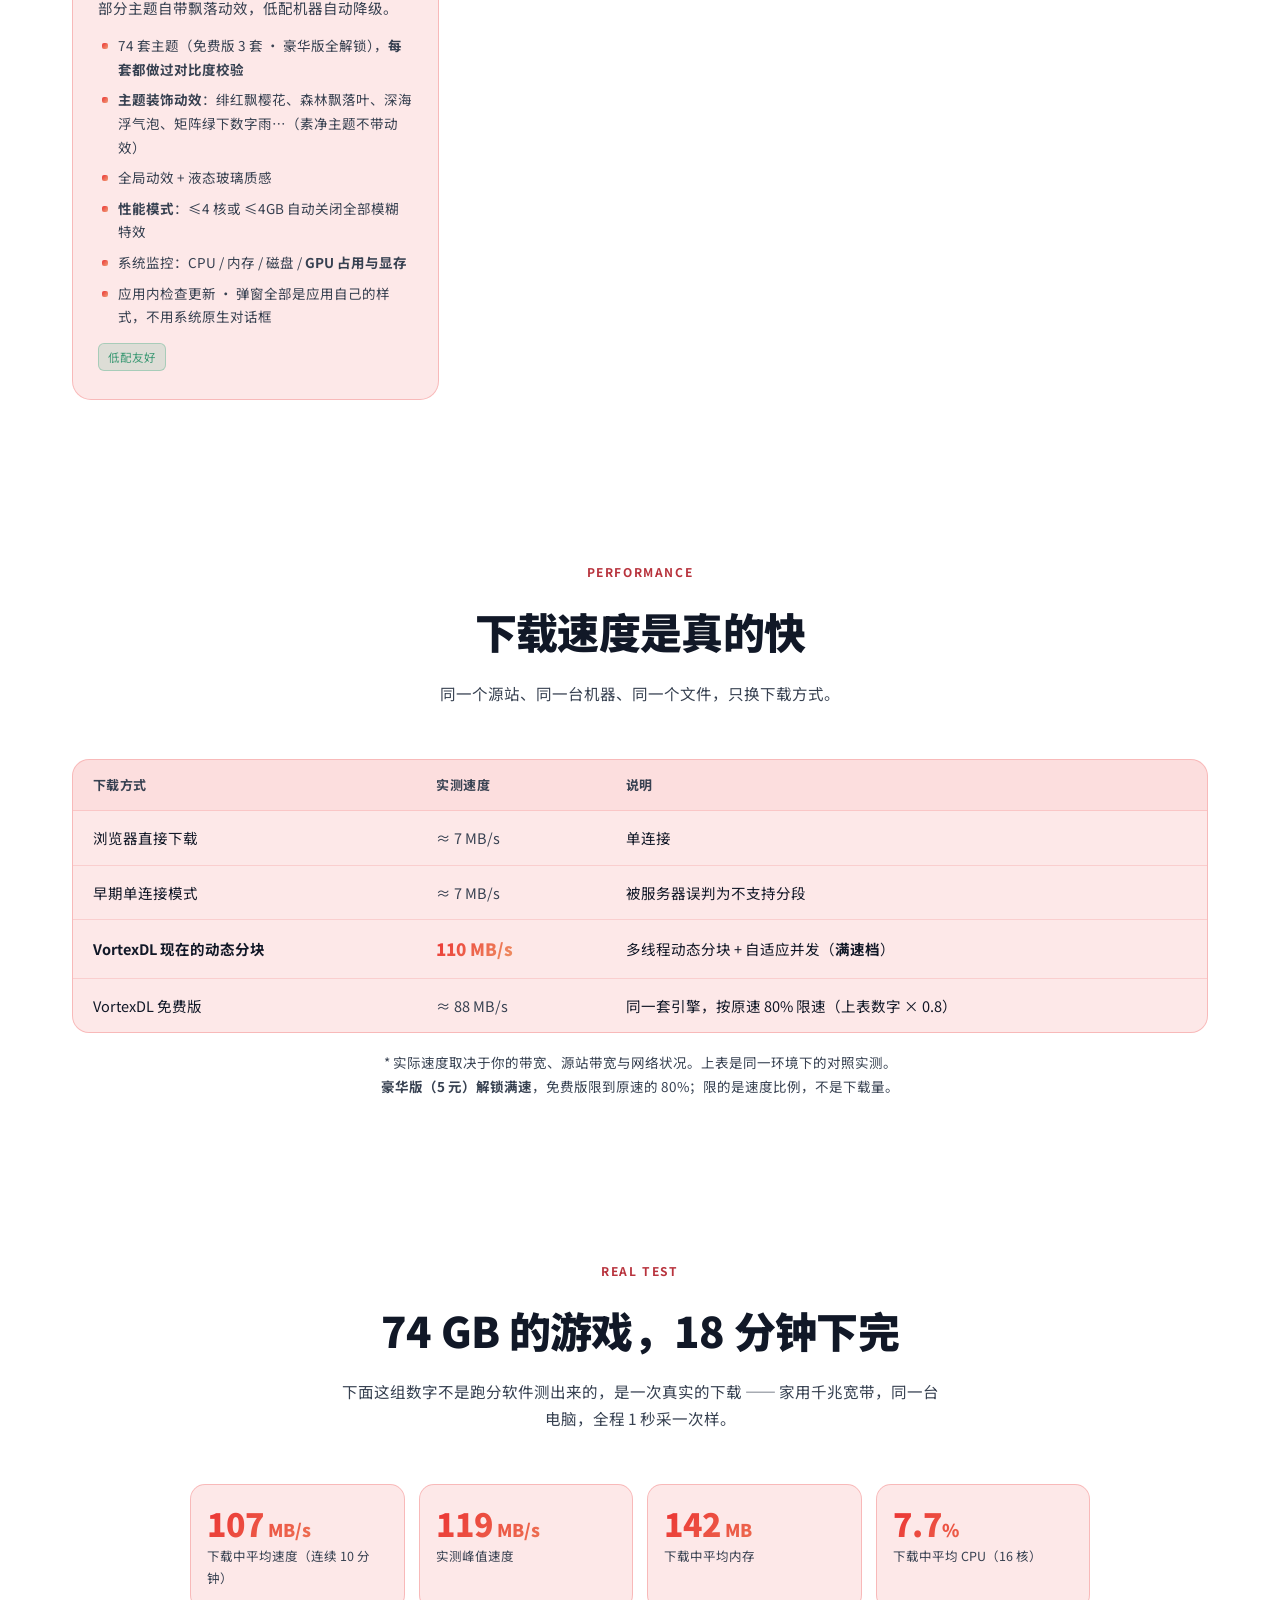
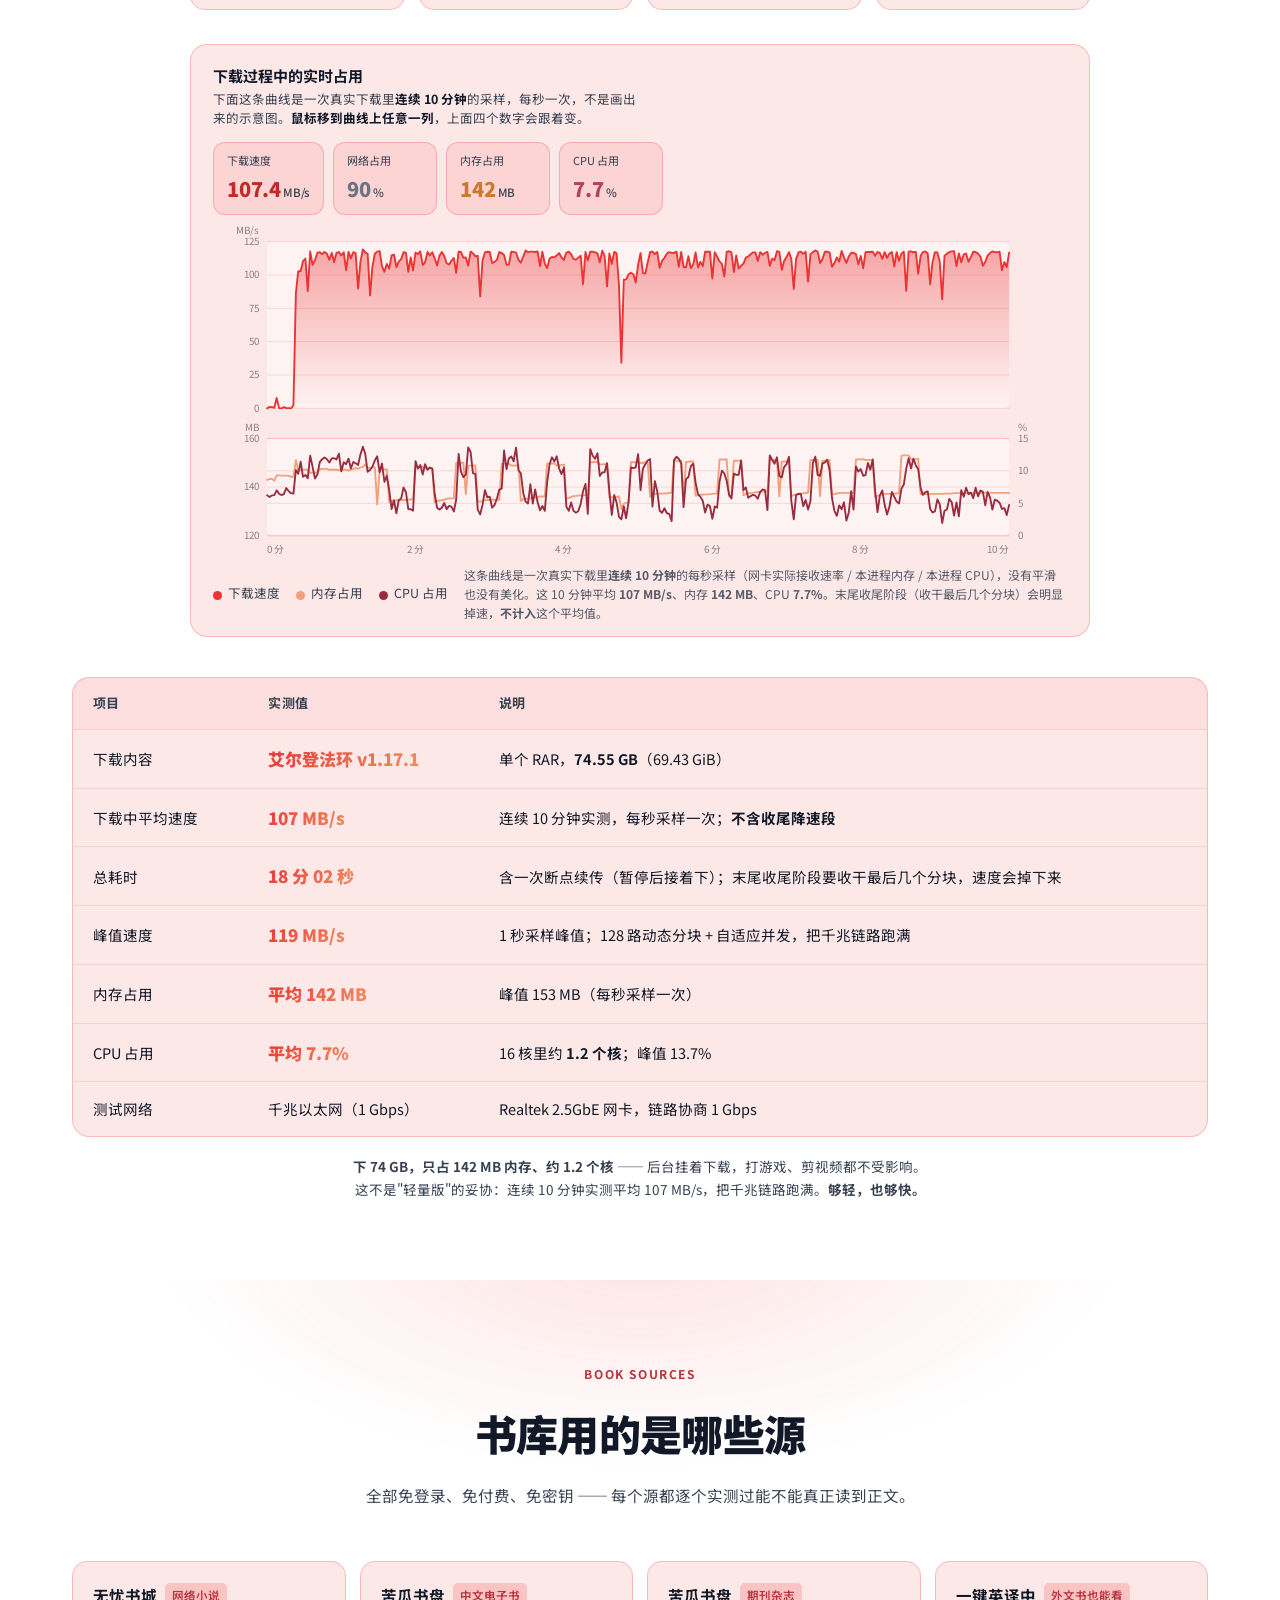
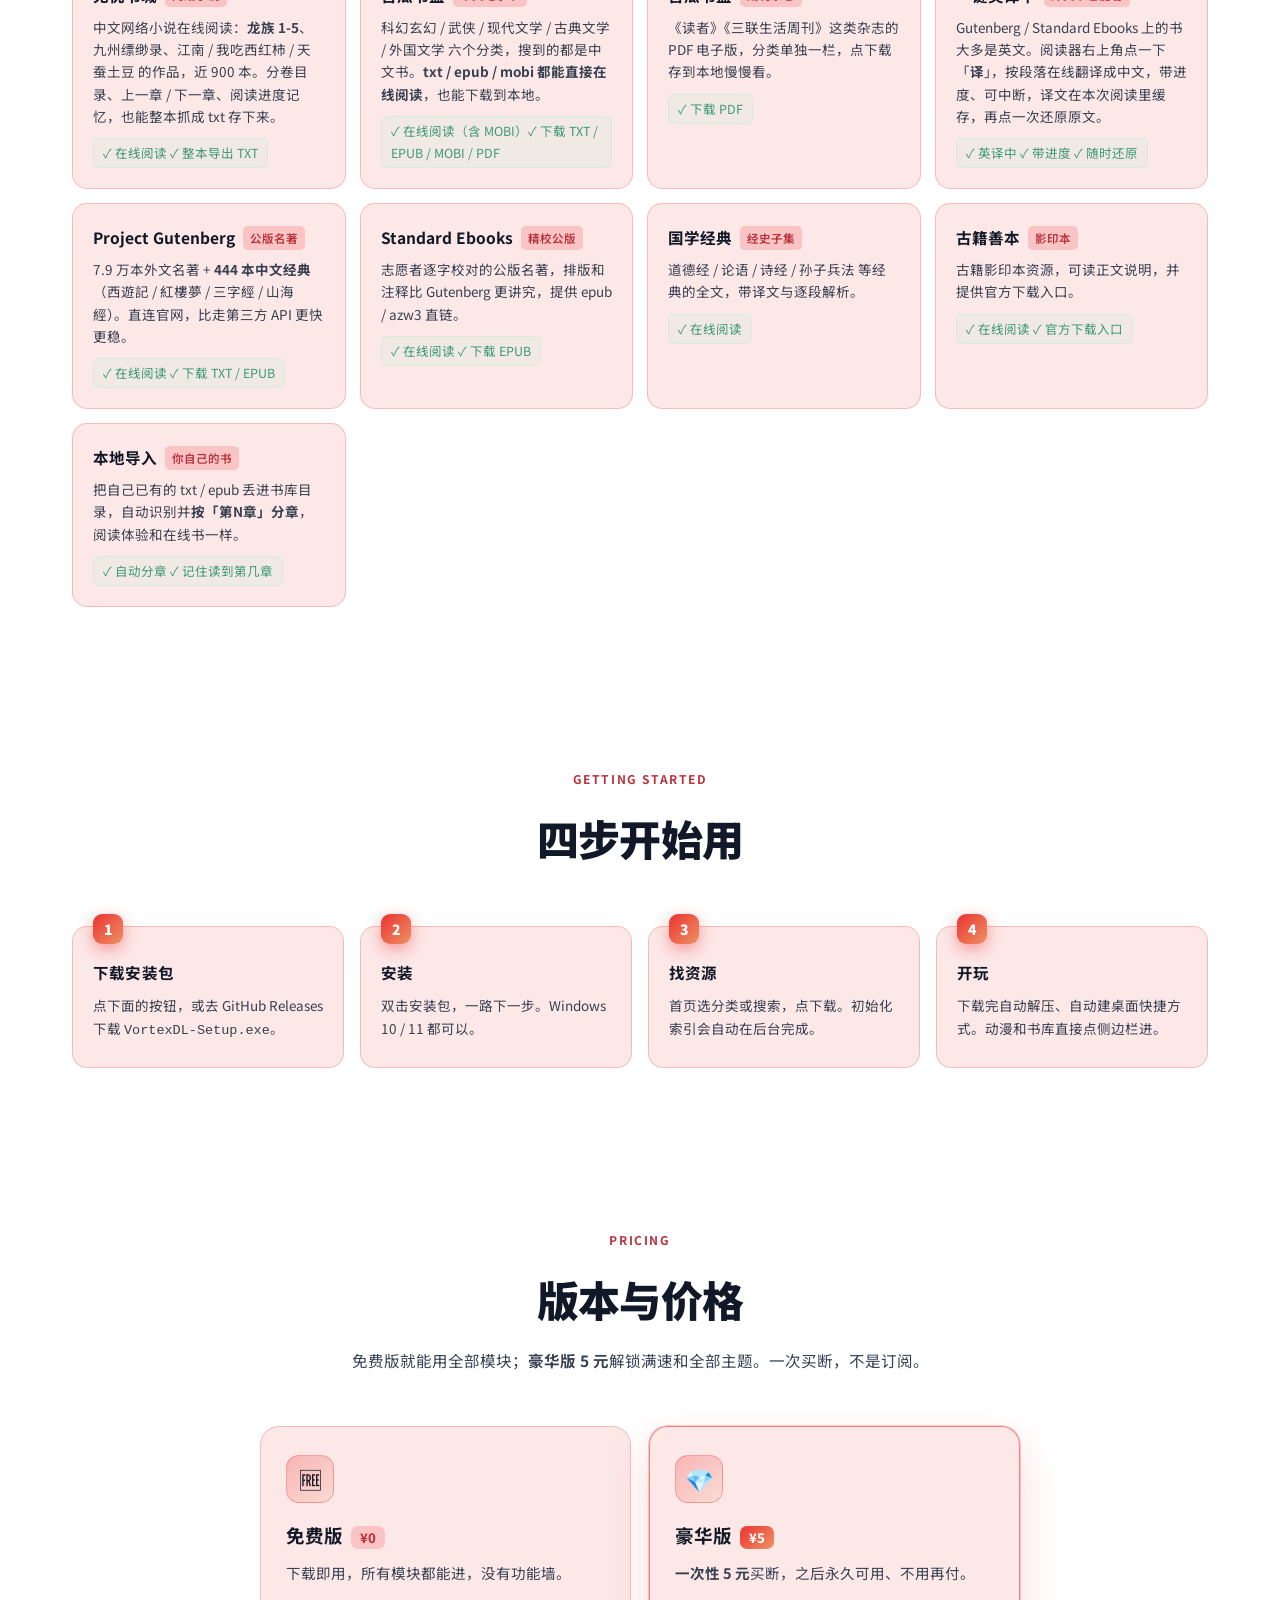
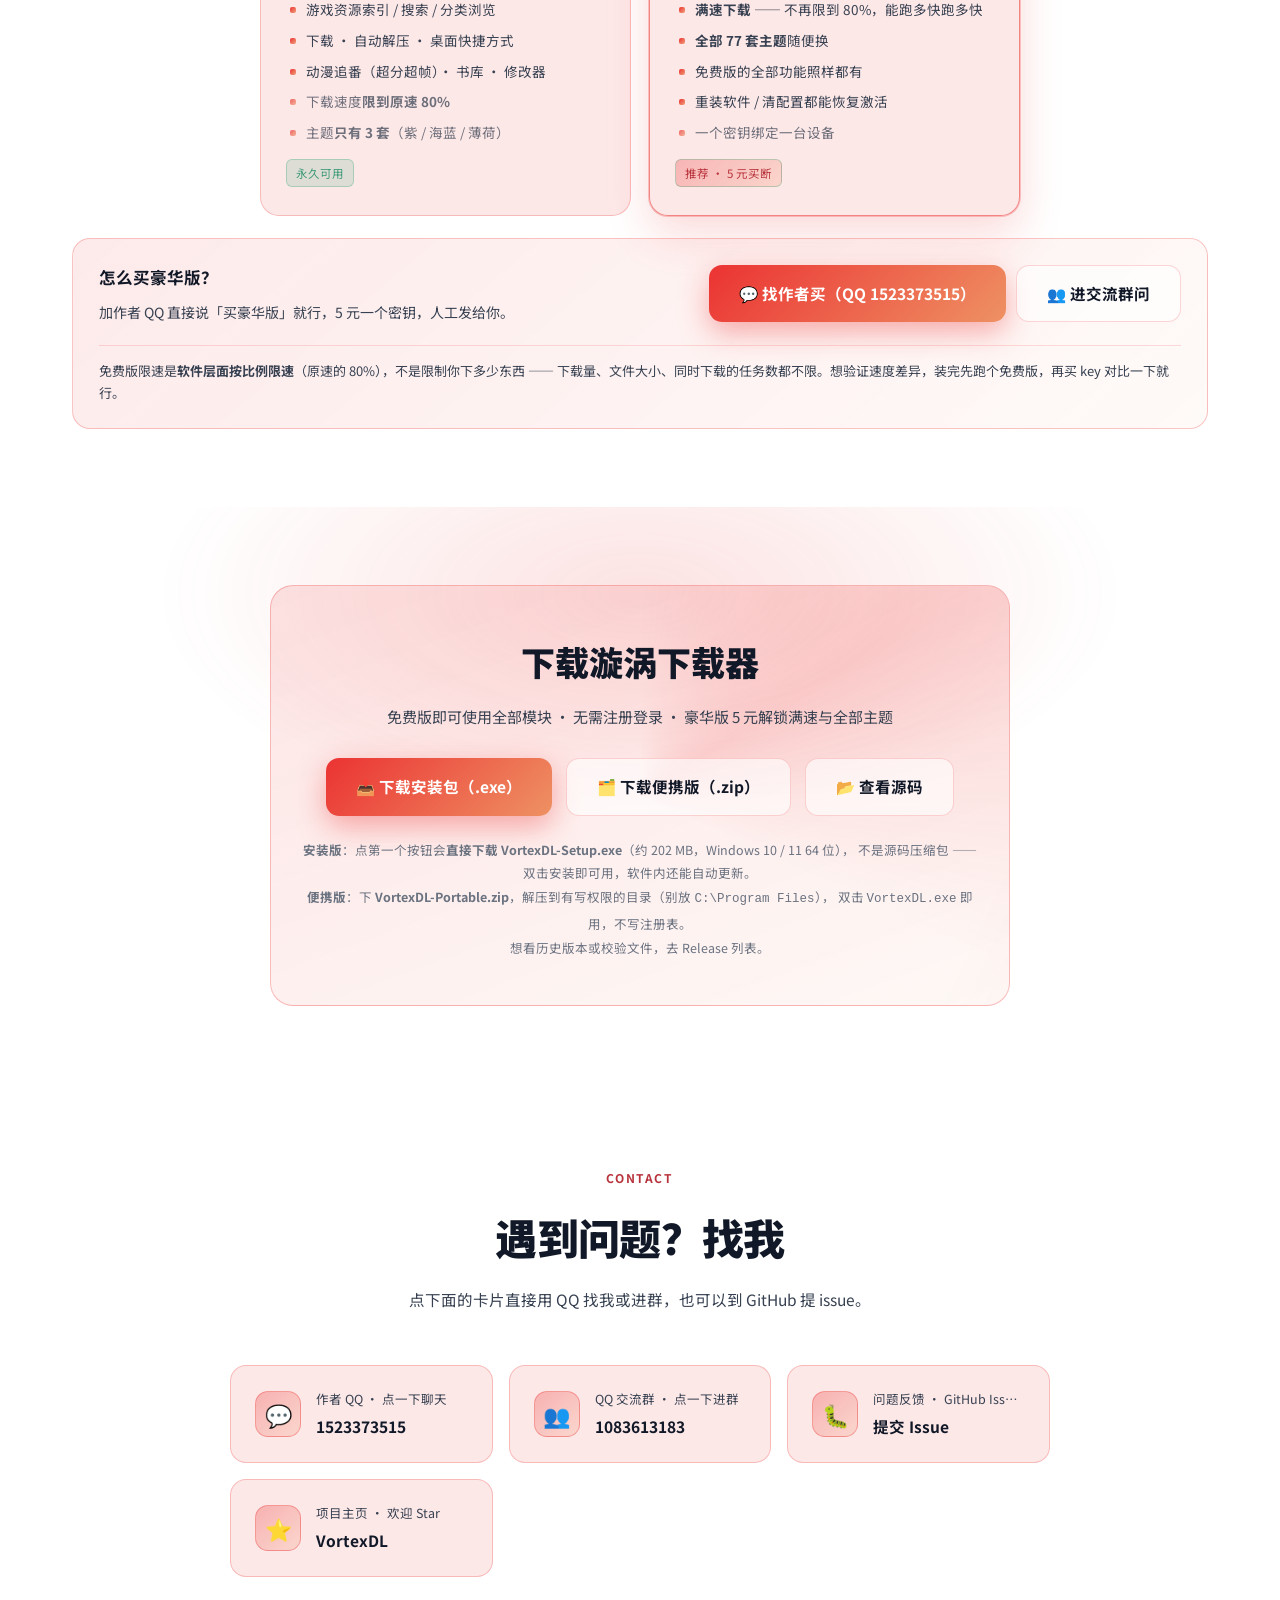
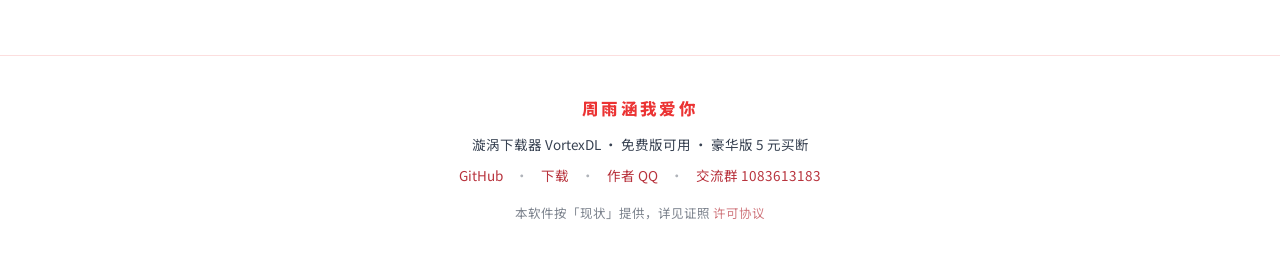
==== commit bdce9d55: "site: v1.5 官网内容更新（娱乐中心/模组市场/14 影视源）+ CNAME vortexdl.com" ====
--- a/docs/index.html
+++ b/docs/index.html
@@ -4,9 +4,12 @@
 <meta charset="utf-8">
 <meta name="viewport" content="width=device-width, initial-scale=1, viewport-fit=cover">
 <title>漩涡下载器 VortexDL · 一体化游戏资源下载与管理工具</title>
-<meta name="description" content="VortexDL（漩涡下载器）—— Windows 一体化资源下载与管理工具：多源游戏资源、110MB/s 多线程下载引擎、自动解压与快捷方式、动漫追番实时超分超帧、免登录书库（龙族等网络小说 + 中文电子书 + MOBI 阅读 + 一键英译中）。免费版可用（限速 80% + 3 套主题），豪华版 5 元解锁满速与全部 77 套主题。">
+<meta name="description" content="VortexDL（漩涡下载器）—— Windows 一体化资源下载与管理工具：多源游戏资源、110MB/s 多线程下载引擎、自动解压与快捷方式、动漫追番实时超分超帧、免登录书库、娱乐中心（书籍 + 影视 + 动漫）、模组市场（212 个游戏 / 3DM）、14 个影视源、实时超分超帧。免费版可用（限速 80% + 3 套主题），豪华版 5 元解锁满速与全部 77 套主题。">
 <meta name="keywords" content="VortexDL,漩涡下载器,游戏下载器,资源下载,动漫追番,超分,下载工具,Windows">
 <meta name="theme-color" content="#eb3333">
+<link rel="canonical" href="https://vortexdl.com/">
+<meta property="og:url" content="https://vortexdl.com/">
+<meta property="og:site_name" content="VortexDL 漩涡下载器">
 <meta property="og:type" content="website">
 <meta property="og:title" content="漩涡下载器 VortexDL">
 <meta property="og:description" content="找资源 → 高速下载 → 自动解压 → 建快捷方式 → 追番看剧，全串起来的一体化工具">
@@ -530,7 +533,7 @@
       <h1>把「找资源」到「开始玩」<br><span class="grad">全部压缩成一次点击</span></h1>
       <p class="lead">
         多源游戏资源索引 · 自研多线程下载引擎（满速实测 <b>110 MB/s</b>）· 自动解压与快捷方式 ·
-        动漫追番实时超分超帧 · 免登录书库。一个软件，全串起来。
+        娱乐中心（书籍 / 影视 / 动漫）· 模组市场（212 个游戏）· 14 个影视源 · 实时超分超帧。一个软件，全串起来。
       </p>
       <div class="cta">
         <a class="btn btn-pri" href="#download">📥 下载安装包</a>
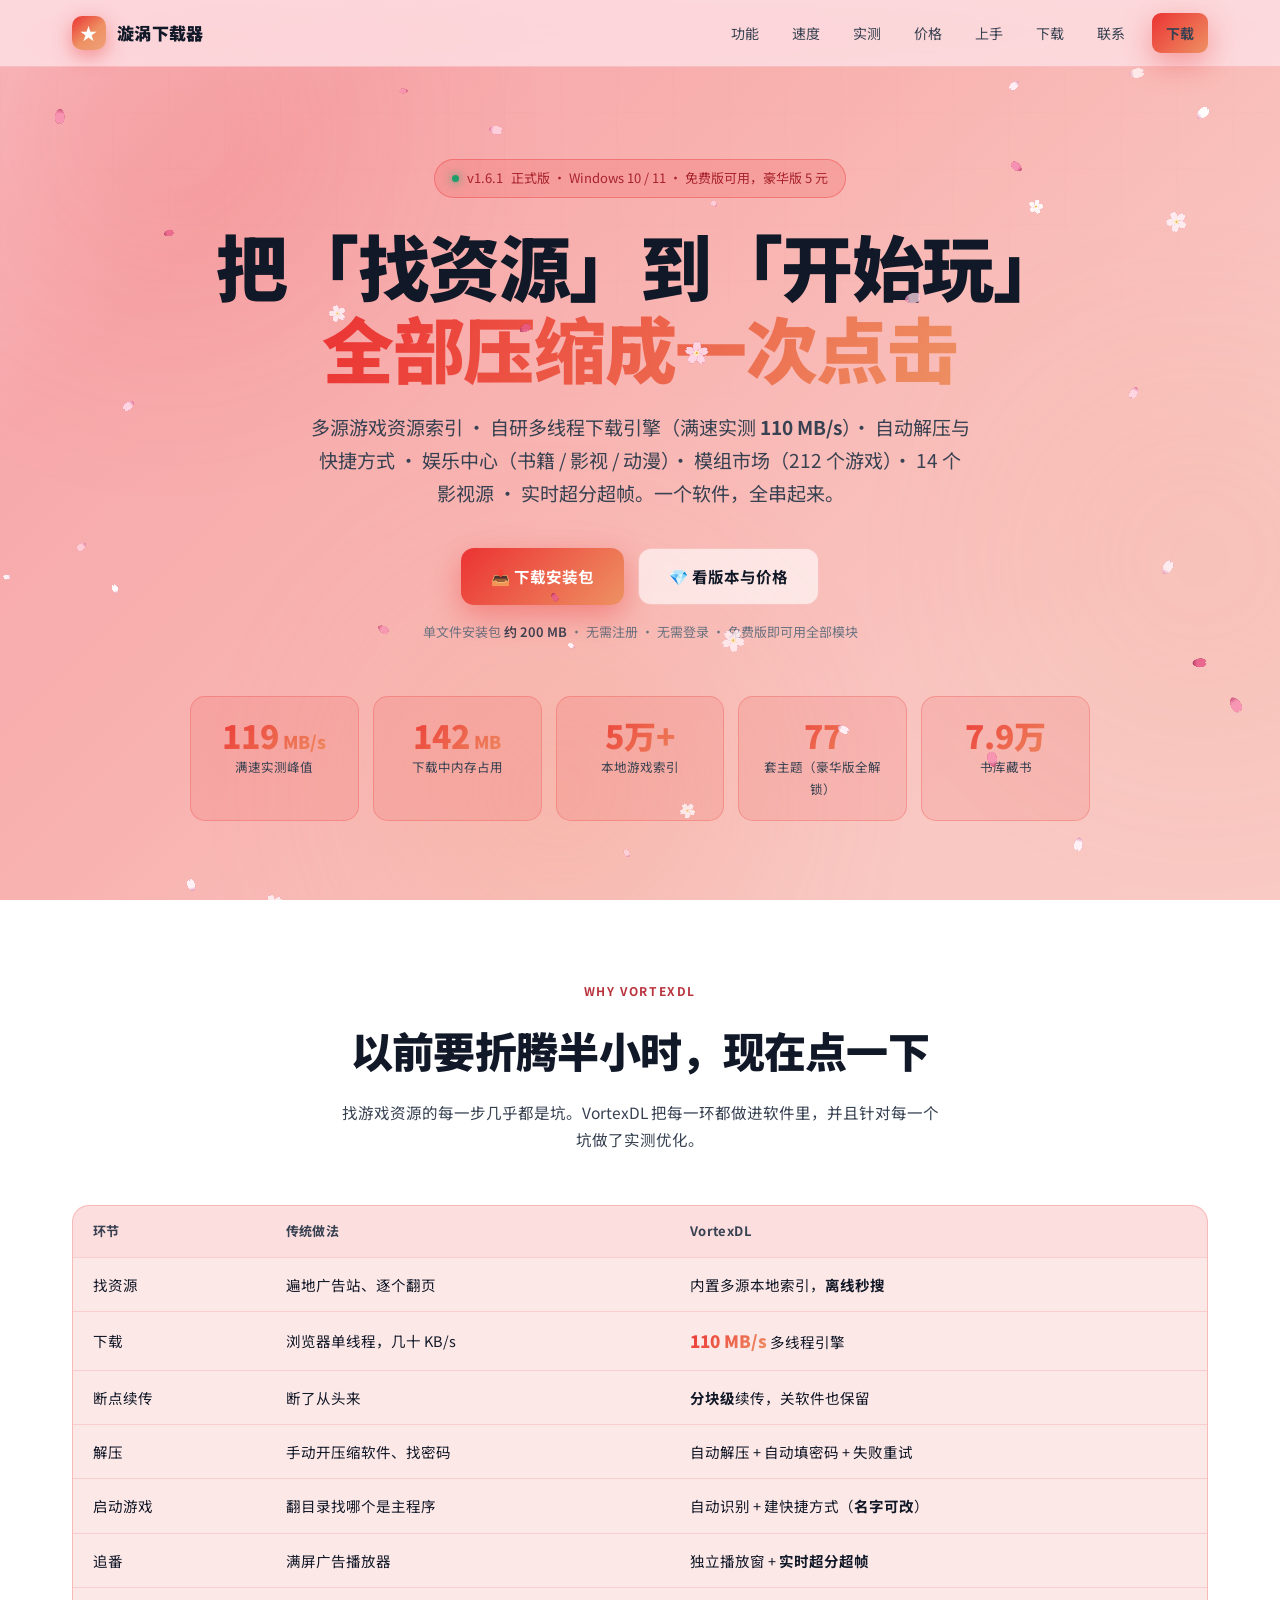
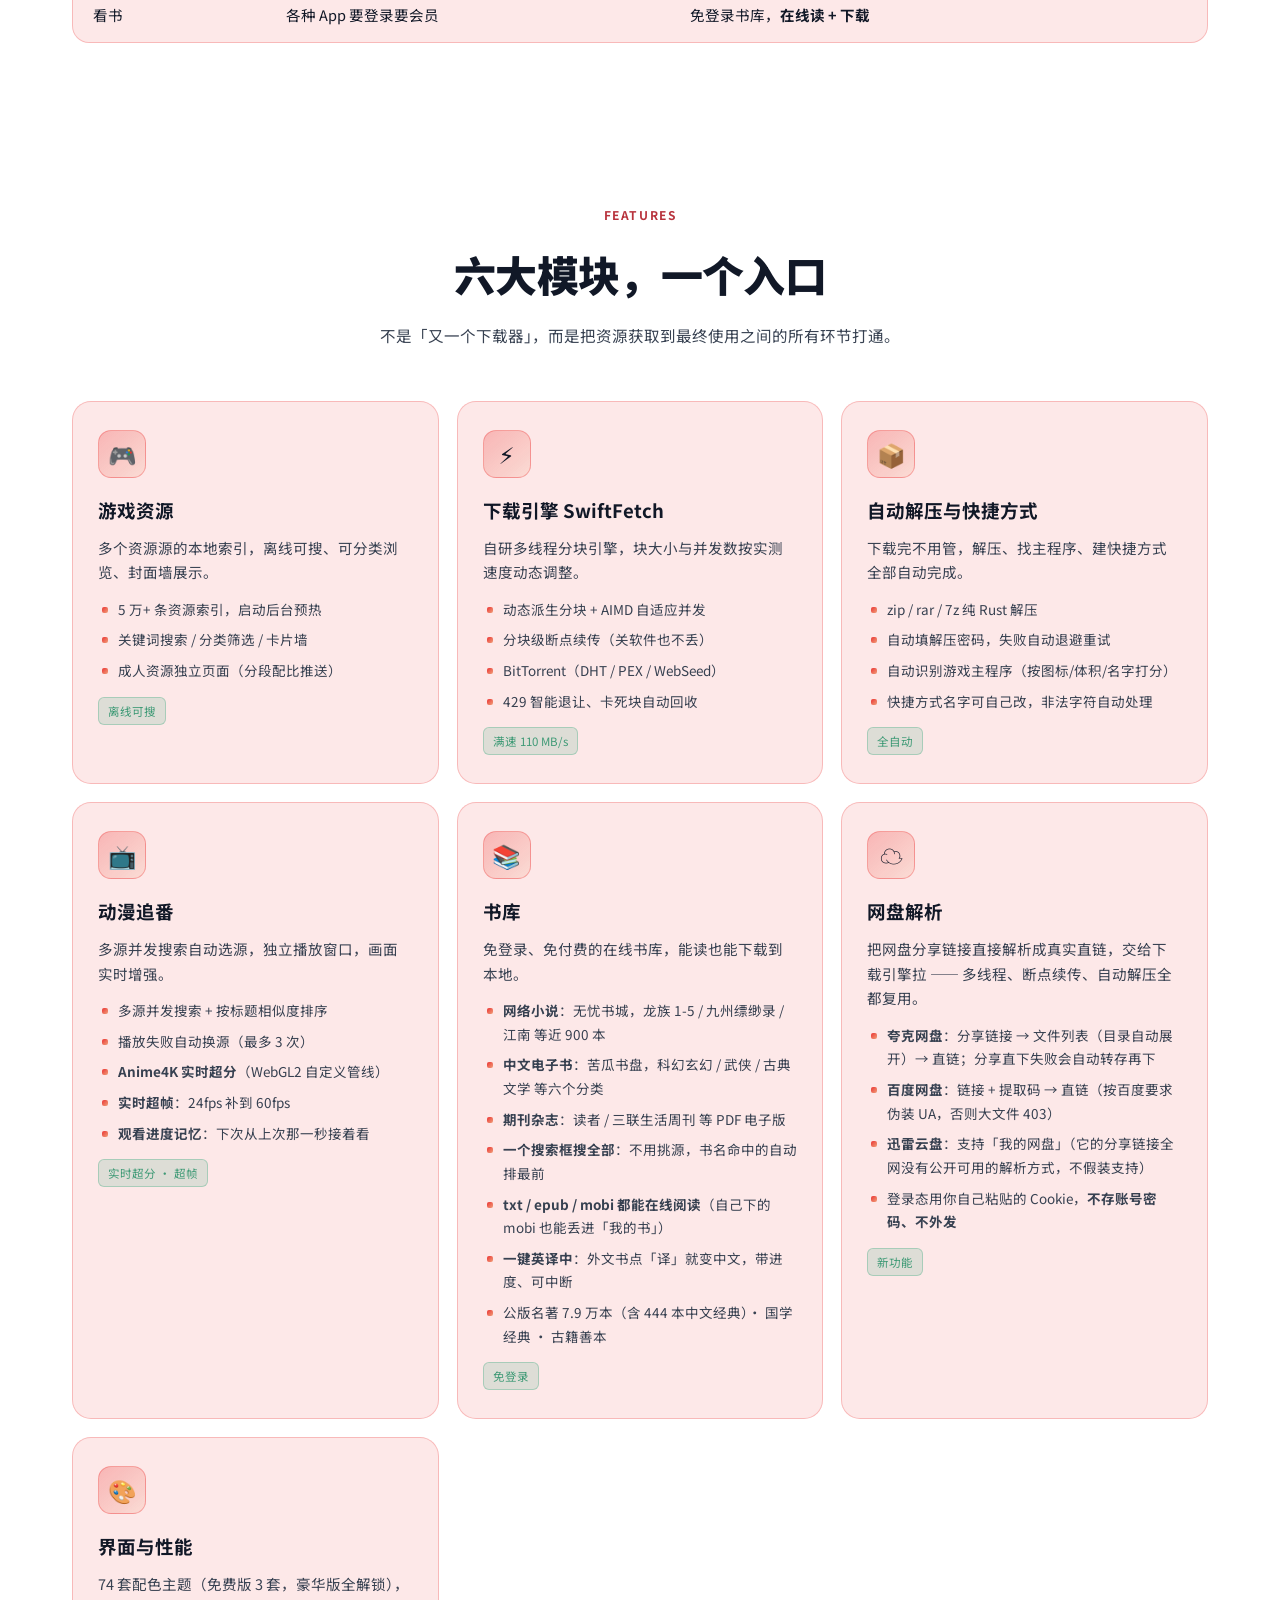
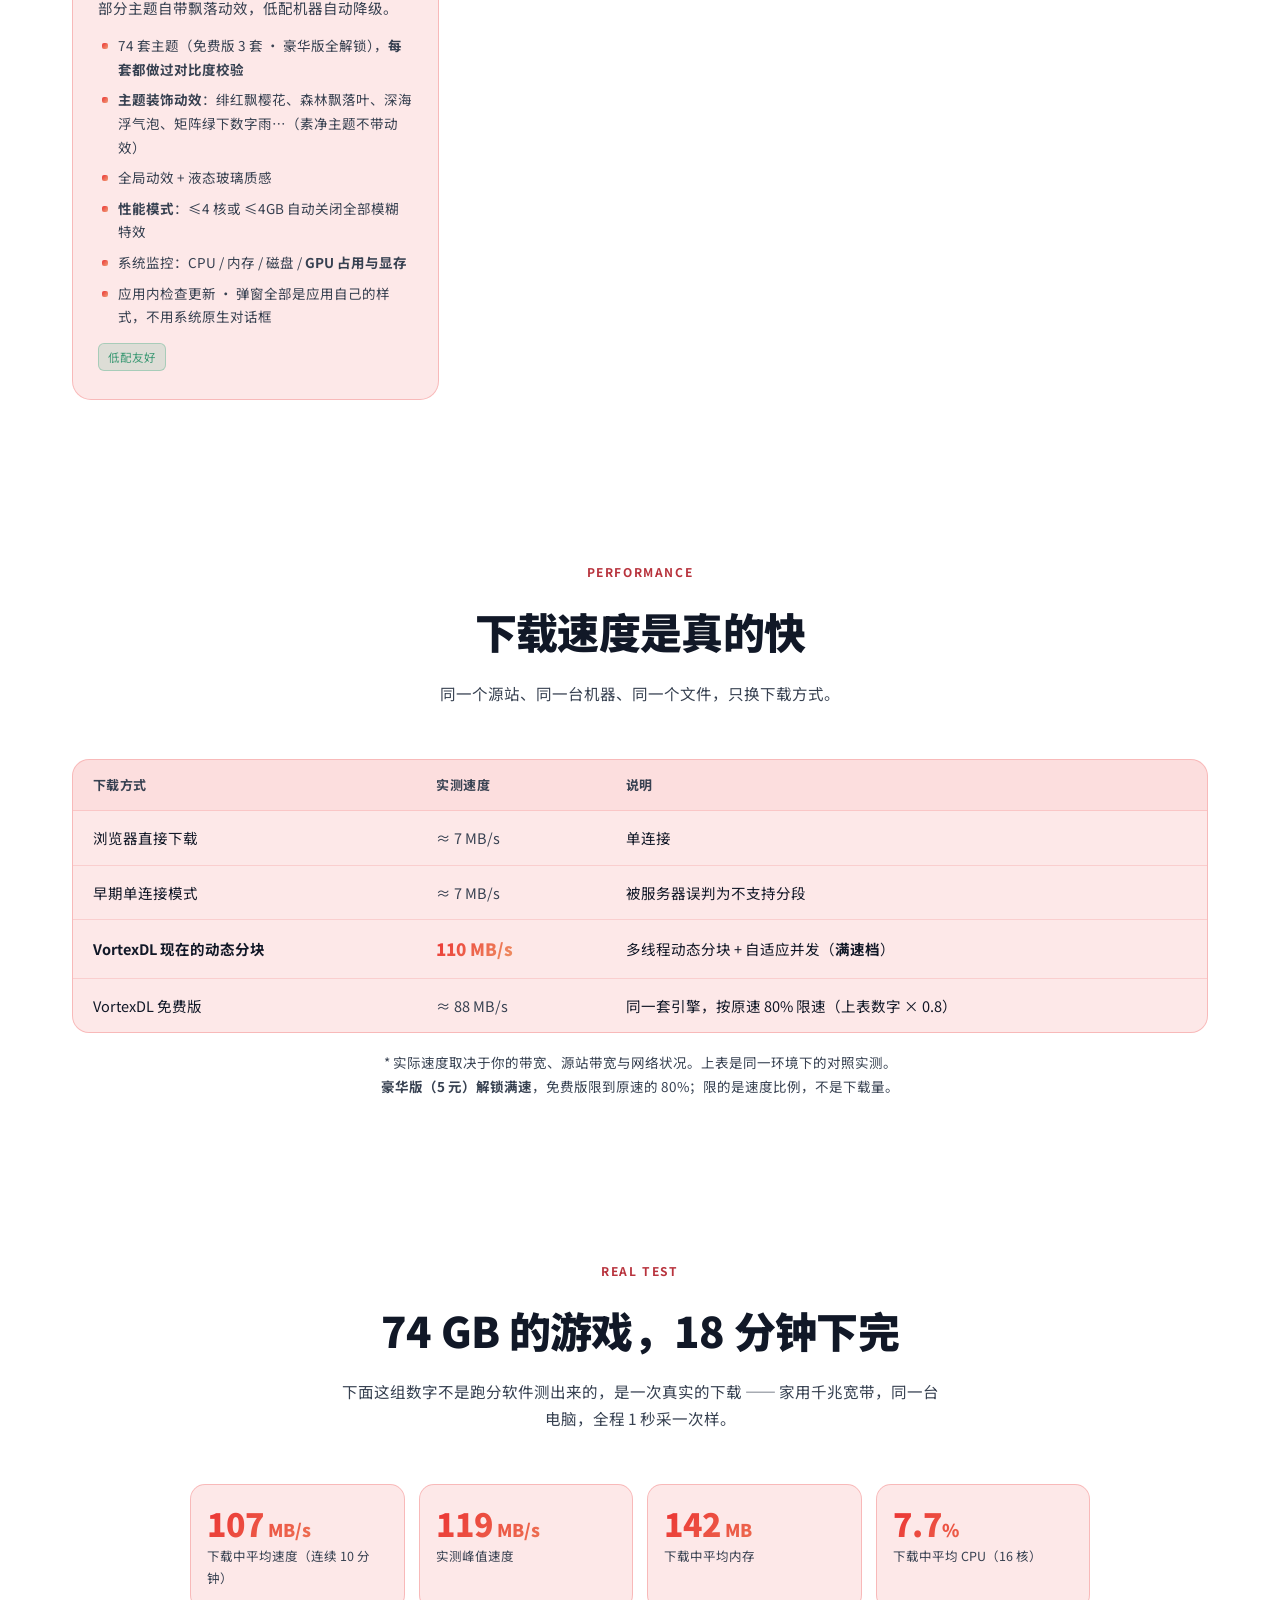
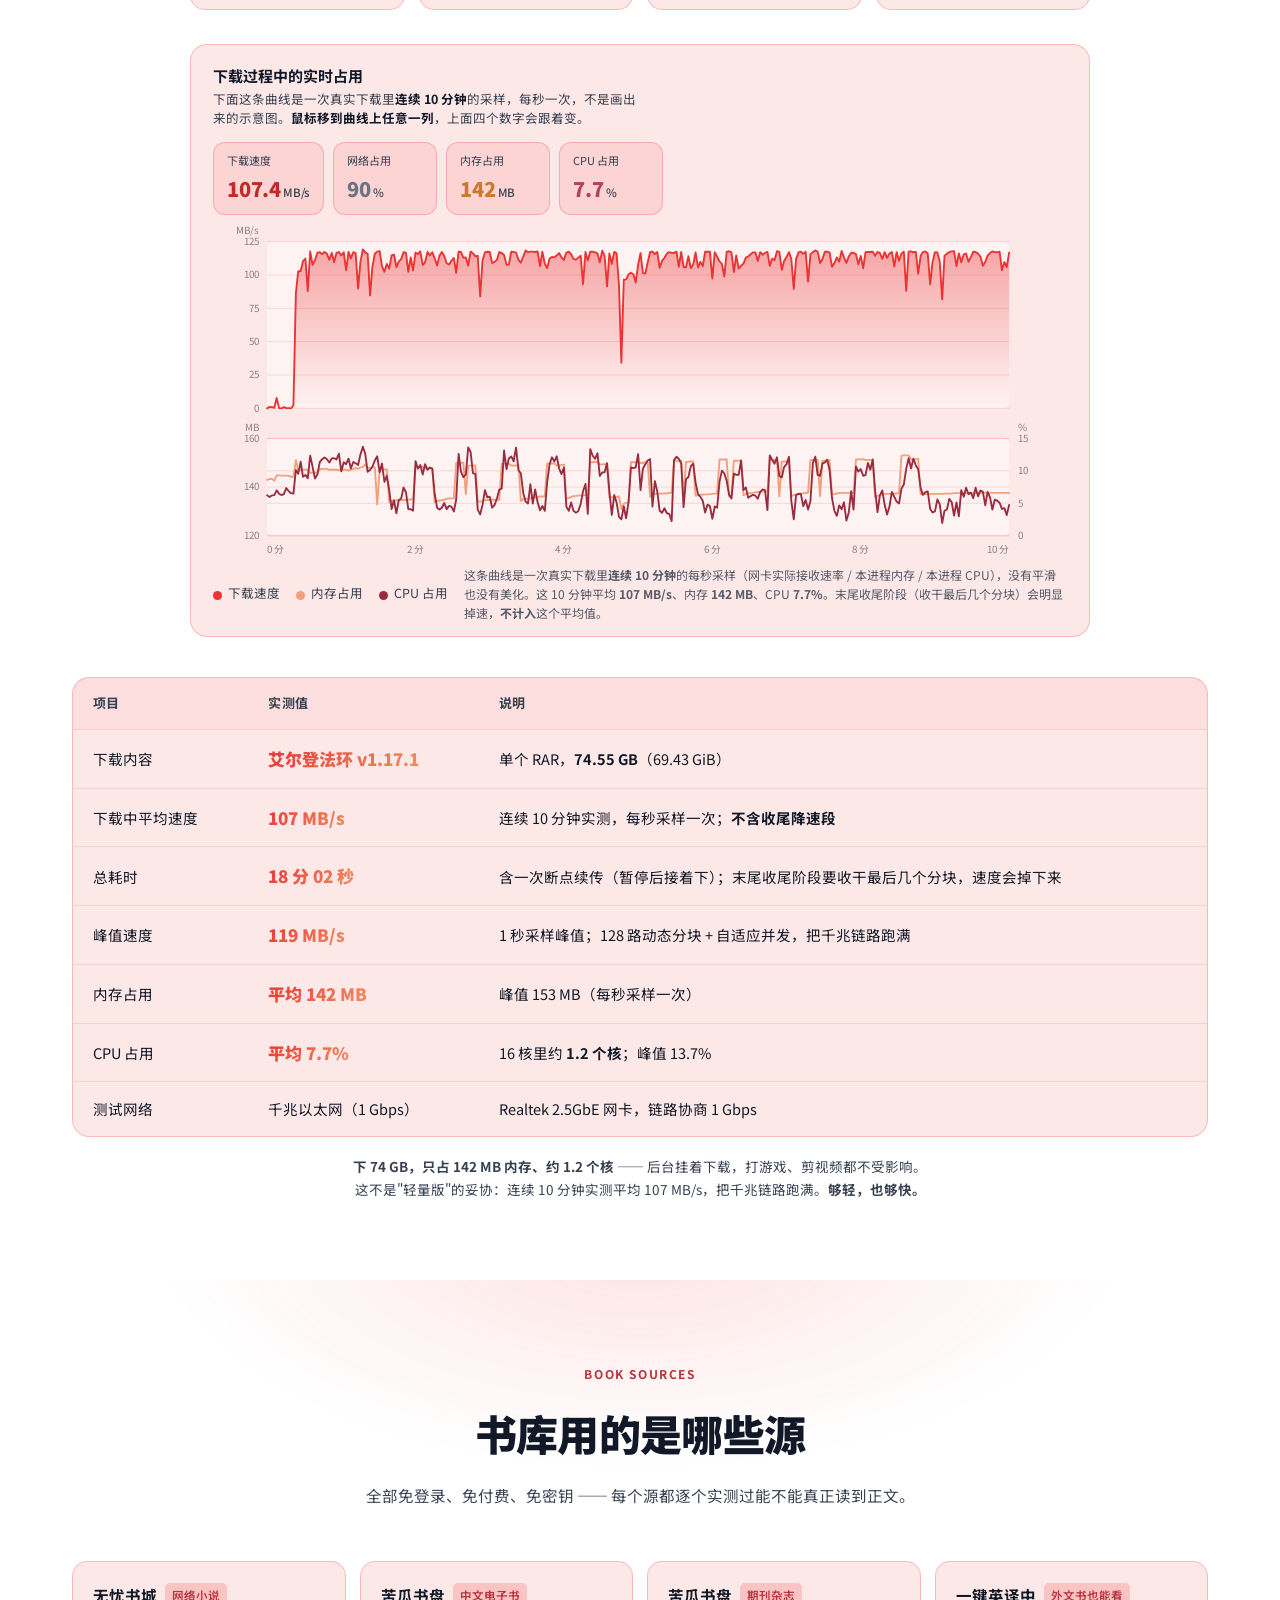
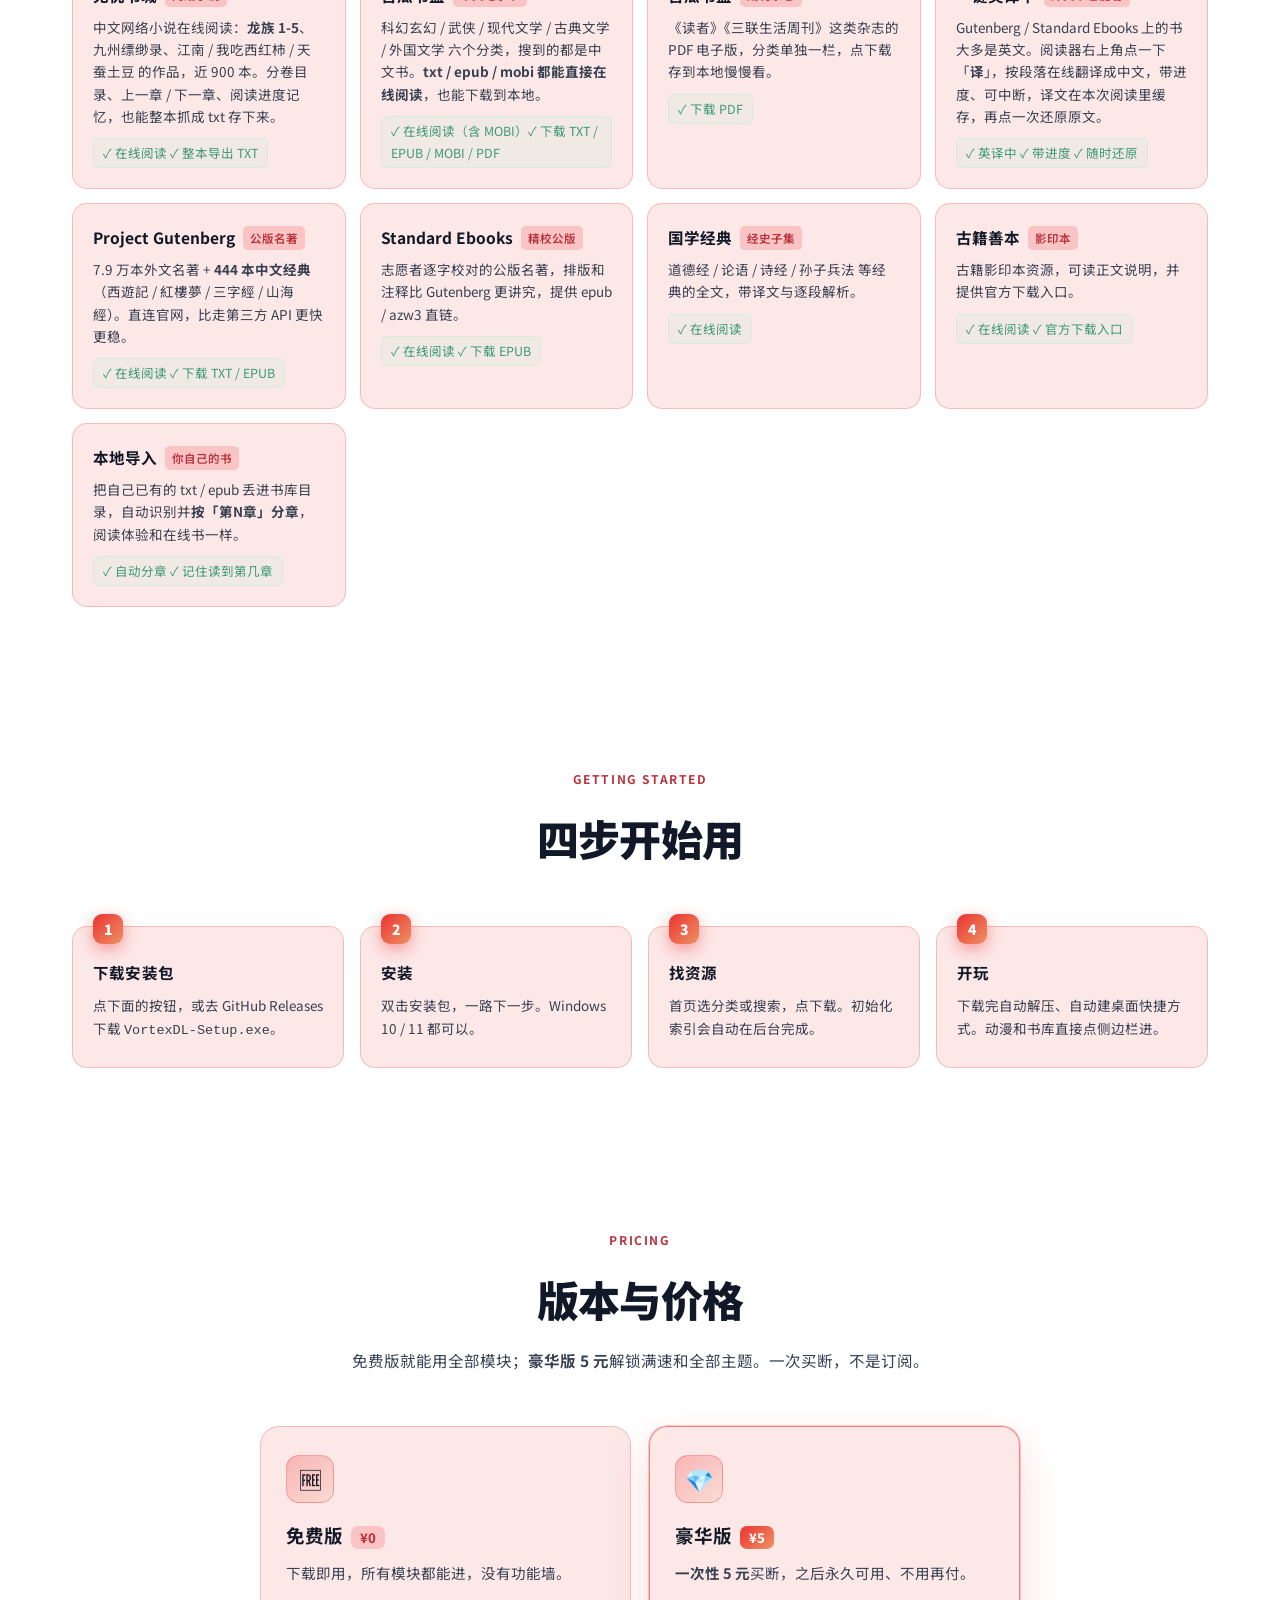
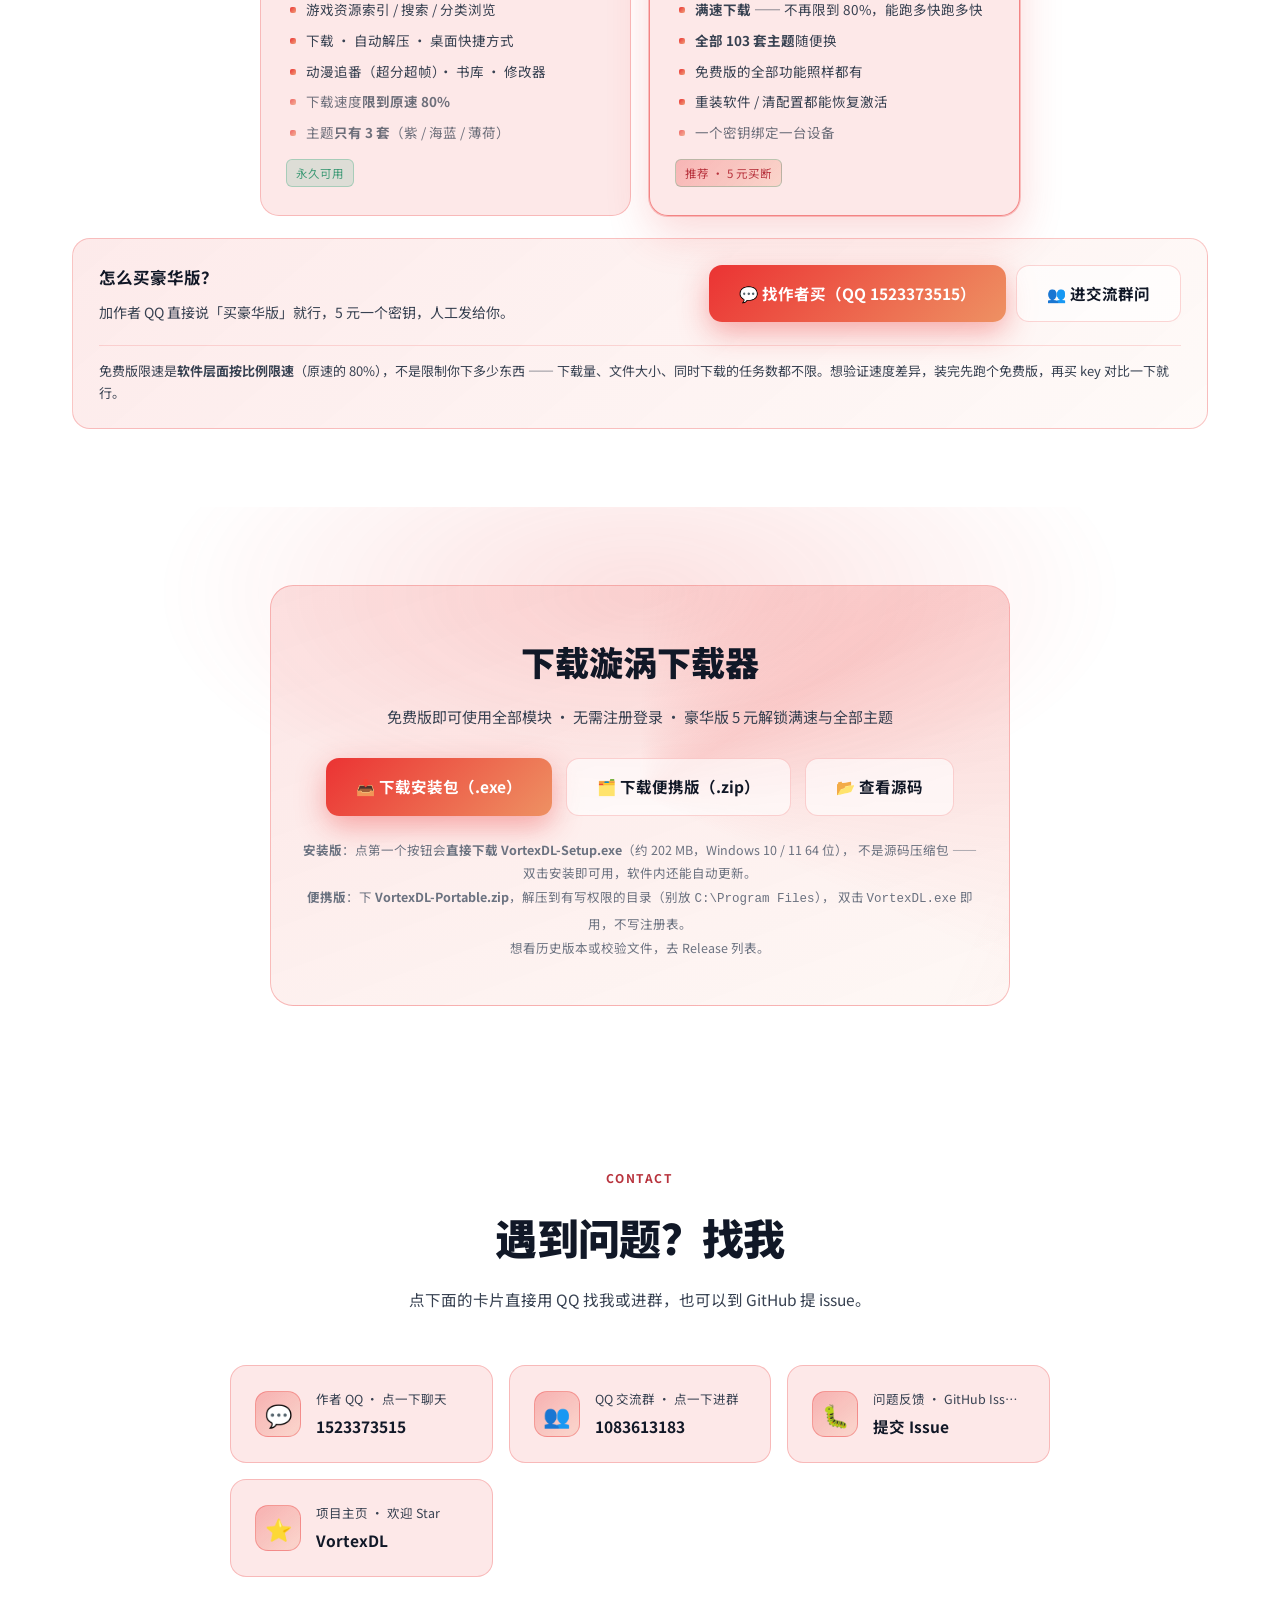
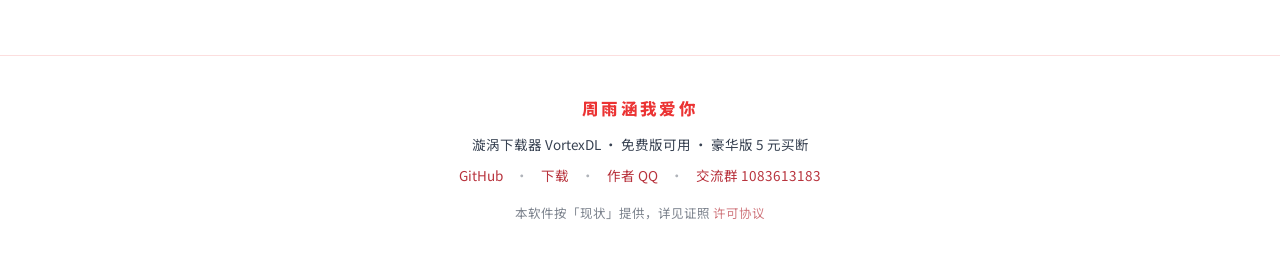
==== commit 40a29005: "site: 主题扩到 103 套" ====
--- a/docs/index.html
+++ b/docs/index.html
@@ -4,7 +4,7 @@
 <meta charset="utf-8">
 <meta name="viewport" content="width=device-width, initial-scale=1, viewport-fit=cover">
 <title>漩涡下载器 VortexDL · 一体化游戏资源下载与管理工具</title>
-<meta name="description" content="VortexDL（漩涡下载器）—— Windows 一体化资源下载与管理工具：多源游戏资源、110MB/s 多线程下载引擎、自动解压与快捷方式、动漫追番实时超分超帧、免登录书库、娱乐中心（书籍 + 影视 + 动漫）、模组市场（212 个游戏 / 3DM）、14 个影视源、实时超分超帧。免费版可用（限速 80% + 3 套主题），豪华版 5 元解锁满速与全部 77 套主题。">
+<meta name="description" content="VortexDL（漩涡下载器）—— Windows 一体化资源下载与管理工具：多源游戏资源、110MB/s 多线程下载引擎、自动解压与快捷方式、动漫追番实时超分超帧、免登录书库、娱乐中心（书籍 + 影视 + 动漫）、模组市场（212 个游戏 / 3DM）、14 个影视源、实时超分超帧。免费版可用（限速 80% + 3 套主题），豪华版 5 元解锁满速与全部 103 套主题。">
 <meta name="keywords" content="VortexDL,漩涡下载器,游戏下载器,资源下载,动漫追番,超分,下载工具,Windows">
 <meta name="theme-color" content="#eb3333">
 <link rel="canonical" href="https://vortexdl.com/">
@@ -926,7 +926,7 @@
           <p><b>一次性 5 元</b>买断，之后永久可用、不用再付。</p>
           <ul>
             <li><b>满速下载</b> —— 不再限到 80%，能跑多快跑多快</li>
-            <li><b>全部 77 套主题</b>随便换</li>
+            <li><b>全部 103 套主题</b>随便换</li>
             <li>免费版的全部功能照样都有</li>
             <li>重装软件 / 清配置都能恢复激活</li>
             <li class="dim">一个密钥绑定一台设备</li>
